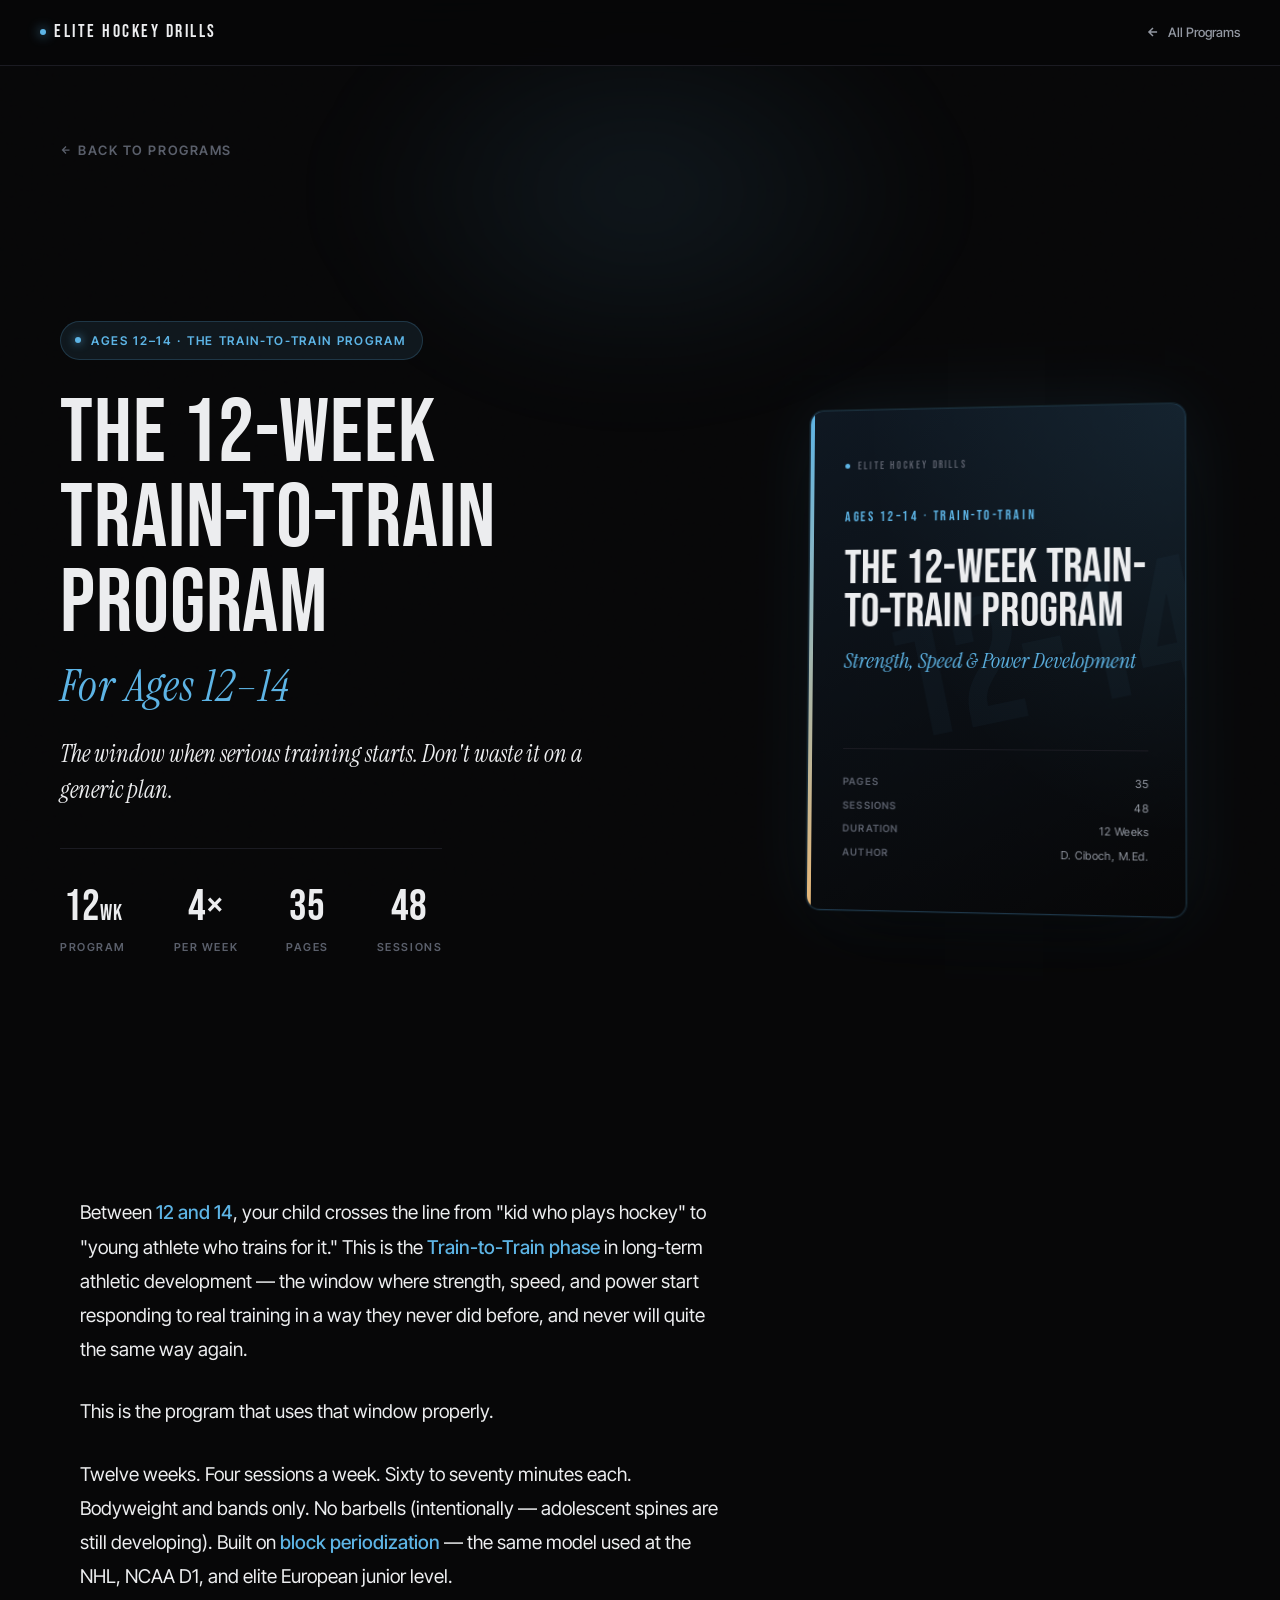
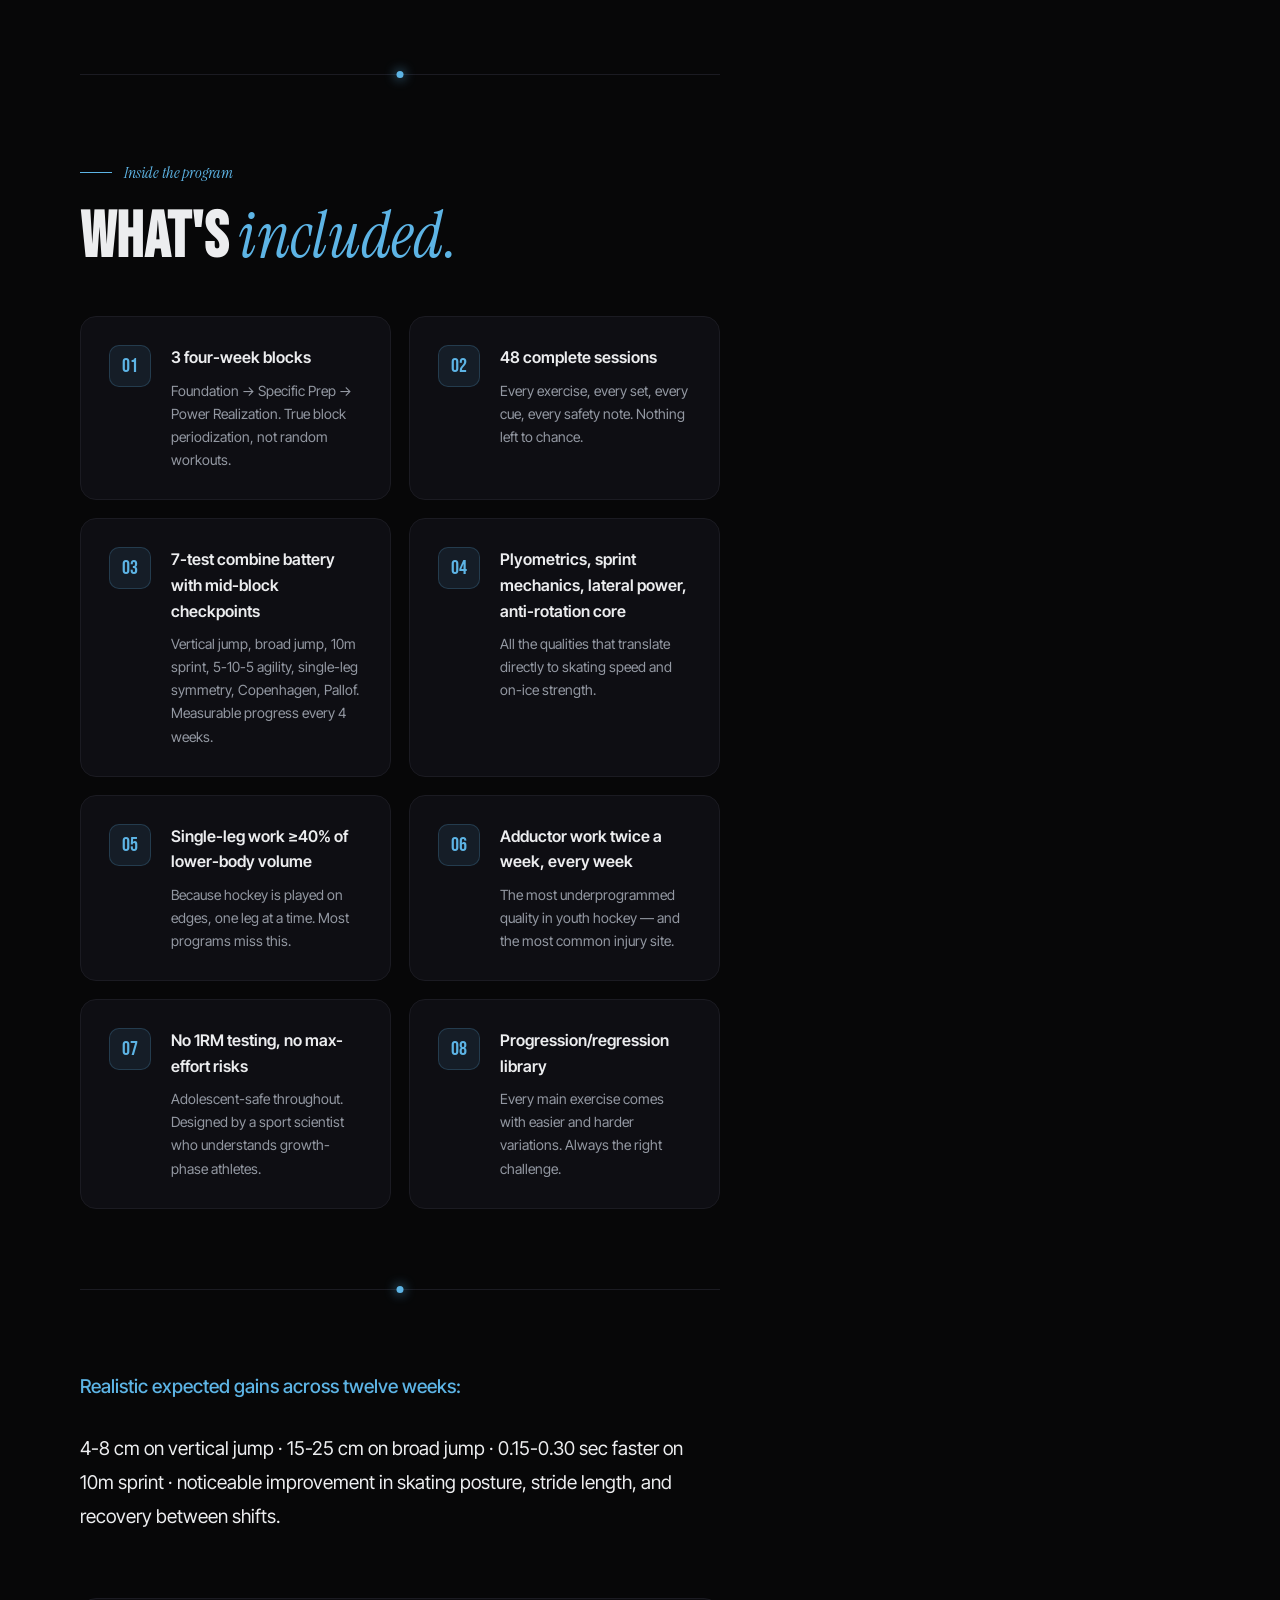
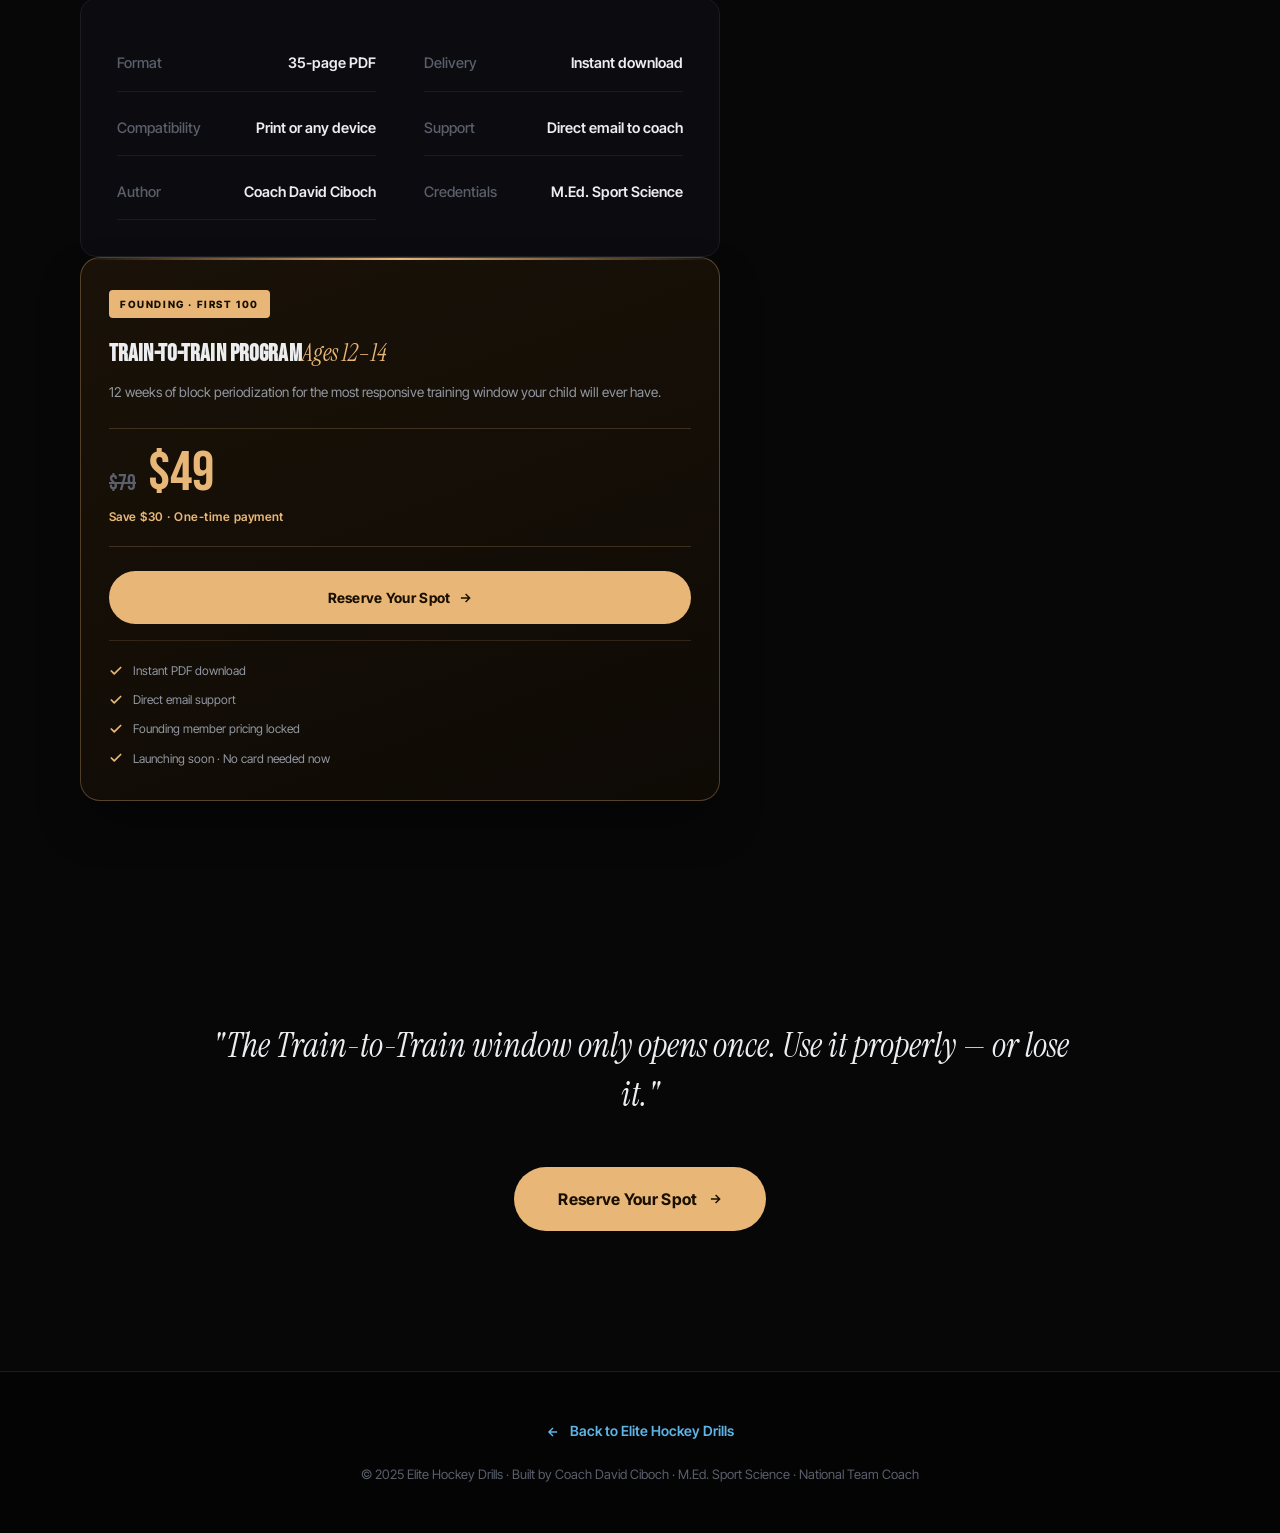
==== program-12-14.html @ c097e291 "Update program-12-14.html" ====
<!DOCTYPE html>
<html lang="en">
<head>
<meta charset="UTF-8" />
<meta name="viewport" content="width=device-width, initial-scale=1.0, viewport-fit=cover" />
<meta name="theme-color" content="#070708" />
<title>12-Week Off-Ice Hockey Program — Ages 12-14 | Elite Hockey Drills</title>
<meta name="description" content="The Train-to-Train phase. 12-week off-ice program for ages 12-14, block periodization, adolescent-safe. Coach David Ciboch, M.Ed. Sport Science." />
<link rel="preconnect" href="https://fonts.googleapis.com" />
<link rel="preconnect" href="https://fonts.gstatic.com" crossorigin />
<link href="https://fonts.googleapis.com/css2?family=Bebas+Neue&family=Instrument+Serif:ital@0;1&family=Inter+Tight:wght@300;400;500;600;700&display=swap" rel="stylesheet" />
<style>
:root{
  --bg:#070708;--bg-2:#0C0C10;--bg-3:#131318;
  --line:#1B1B22;--line-2:#25252E;
  --ink:#ECEDEF;--ink-2:#9398A2;--ink-3:#5A5F6B;
  --ice:#5DB4E5;--ice-soft:#5DB4E518;--ice-line:#5DB4E535;
  --warm:#E8B777;--warm-soft:#E8B77715;
  --card:#0E0E13;--green:#4FB371;
}
*,*::before,*::after{box-sizing:border-box;margin:0;padding:0;}
html{scroll-behavior:smooth;-webkit-text-size-adjust:100%;}
body{font-family:'Inter Tight',-apple-system,BlinkMacSystemFont,system-ui,sans-serif;background:var(--bg);color:var(--ink);line-height:1.6;overflow-x:hidden;-webkit-font-smoothing:antialiased;}
img,svg{max-width:100%;display:block;}
a{color:inherit;text-decoration:none;}
button{font-family:inherit;cursor:pointer;border:none;background:none;color:inherit;}

body::after{content:'';position:fixed;inset:0;background-image:url("data:image/svg+xml,%3Csvg viewBox='0 0 200 200' xmlns='http://www.w3.org/2000/svg'%3E%3Cfilter id='n'%3E%3CfeTurbulence type='fractalNoise' baseFrequency='0.85' numOctaves='3' stitchTiles='stitch'/%3E%3C/filter%3E%3Crect width='100%25' height='100%25' filter='url(%23n)' opacity='0.45'/%3E%3C/svg%3E");pointer-events:none;z-index:1;mix-blend-mode:overlay;opacity:.35;}

.display{font-family:'Bebas Neue',sans-serif;letter-spacing:.01em;line-height:.92;font-weight:400;}
.serif{font-family:'Instrument Serif',serif;font-style:italic;font-weight:400;letter-spacing:-.01em;}

.wrap{max-width:1240px;margin:0 auto;padding:0 24px;}
section{position:relative;z-index:2;}

/* NAV */
.nav{position:fixed;top:0;left:0;right:0;z-index:90;padding:16px 24px;display:flex;align-items:center;justify-content:space-between;background:rgba(7,7,8,.85);backdrop-filter:blur(18px) saturate(150%);border-bottom:1px solid var(--line);}
.nav-logo{font-family:'Bebas Neue',sans-serif;font-size:18px;letter-spacing:.14em;display:flex;align-items:center;gap:8px;}
.nav-logo .dot{width:6px;height:6px;background:var(--ice);border-radius:50%;box-shadow:0 0 12px var(--ice);}
.nav-back{display:inline-flex;align-items:center;gap:8px;font-size:13px;font-weight:500;color:var(--ink-2);transition:color .2s;}
.nav-back:hover{color:var(--ink);}
@media(min-width:900px){.nav{padding:18px 40px;}}

/* HERO */
.hero{padding:120px 24px 60px;position:relative;}
.hero-glow{position:absolute;top:-10%;left:50%;transform:translateX(-50%);width:90vw;max-width:900px;height:600px;background:radial-gradient(closest-side,var(--ice-soft) 0%,transparent 70%);pointer-events:none;filter:blur(40px);z-index:0;}
.hero-content{position:relative;z-index:2;max-width:900px;margin:0 auto;text-align:center;}

.hero-back{display:inline-flex;align-items:center;gap:6px;font-size:12px;font-weight:600;letter-spacing:.12em;text-transform:uppercase;color:var(--ink-3);margin-bottom:24px;transition:color .2s;}
.hero-back:hover{color:var(--ice);}

.hero-tag{display:inline-flex;align-items:center;gap:10px;padding:7px 14px 7px 12px;border:1px solid var(--ice-line);background:var(--ice-soft);border-radius:100px;font-size:11px;font-weight:600;letter-spacing:.14em;text-transform:uppercase;color:var(--ice);margin-bottom:28px;}
.hero-tag::before{content:'';width:6px;height:6px;background:var(--ice);border-radius:50%;box-shadow:0 0 10px var(--ice);}

.hero-h1{font-size:clamp(48px,8vw,96px);line-height:.95;margin-bottom:20px;}
.hero-h1 em{font-family:'Instrument Serif',serif;font-style:italic;color:var(--ice);font-weight:400;display:block;font-size:.6em;margin-top:14px;}

.hero-lead{font-family:'Instrument Serif',serif;font-style:italic;font-size:clamp(18px,3vw,24px);color:var(--ink);max-width:680px;margin:0 auto 36px;line-height:1.5;}

.hero-meta{display:flex;flex-wrap:wrap;justify-content:center;gap:24px;margin-bottom:40px;padding-top:28px;border-top:1px solid var(--line);}
.hero-meta-item{display:flex;flex-direction:column;align-items:center;}
.hero-meta-num{font-family:'Bebas Neue',sans-serif;font-size:28px;color:var(--ink);line-height:1;}
.hero-meta-label{font-size:10px;font-weight:600;letter-spacing:.14em;text-transform:uppercase;color:var(--ink-3);margin-top:6px;}

/* PRICE BAND */
.price-band{background:linear-gradient(135deg,#1A1208 0%,#0E0A05 100%);border-top:1px solid rgba(232,183,119,.3);border-bottom:1px solid rgba(232,183,119,.3);padding:48px 24px;position:relative;overflow:hidden;}
.price-band::before{content:'';position:absolute;top:0;left:0;right:0;height:1px;background:linear-gradient(90deg,transparent,var(--warm),transparent);}
.price-inner{max-width:900px;margin:0 auto;display:flex;flex-direction:column;align-items:center;gap:24px;text-align:center;}
.price-badge{background:var(--warm);color:#1A0F00;font-size:10px;font-weight:800;letter-spacing:.16em;text-transform:uppercase;padding:6px 12px;border-radius:4px;}
.price-row{display:flex;align-items:baseline;gap:14px;justify-content:center;}
.price-old{font-family:'Bebas Neue',sans-serif;font-size:32px;color:var(--ink-3);text-decoration:line-through;text-decoration-color:rgba(146,150,162,.6);}
.price-now{font-family:'Bebas Neue',sans-serif;font-size:72px;color:var(--warm);line-height:.9;}
.price-save{font-size:13px;font-weight:600;color:var(--warm);letter-spacing:.04em;}
.price-cta{display:inline-flex;align-items:center;gap:10px;padding:18px 36px;background:var(--warm);color:#1A0F00;border-radius:100px;font-size:15px;font-weight:700;letter-spacing:.02em;transition:all .2s;}
.price-cta:hover{transform:translateY(-2px);box-shadow:0 16px 32px -8px rgba(232,183,119,.4);}
.price-note{font-size:12px;color:var(--ink-3);max-width:480px;}

/* BODY */
.body-section{padding:88px 24px;}
.body-inner{max-width:780px;margin:0 auto;}
.body-content{}

.intro-text{font-size:clamp(17px,2.4vw,20px);line-height:1.75;color:var(--ink);margin-bottom:24px;}
.intro-text:last-child{margin-bottom:0;}
.intro-text strong{color:var(--ice);font-weight:500;}

.divider{height:1px;background:var(--line);margin:64px 0;position:relative;}
.divider::after{content:'';position:absolute;top:-3px;left:50%;transform:translateX(-50%);width:7px;height:7px;background:var(--ice);border-radius:50%;box-shadow:0 0 12px var(--ice);}

.section-label{display:inline-flex;align-items:center;gap:12px;font-family:'Instrument Serif',serif;font-style:italic;font-size:15px;color:var(--ice);margin-bottom:18px;}
.section-label::before{content:'';width:32px;height:1px;background:var(--ice);}

.section-h{font-family:'Bebas Neue',sans-serif;font-size:clamp(36px,6vw,52px);line-height:1;letter-spacing:.005em;margin-bottom:32px;}
.section-h em{font-family:'Instrument Serif',serif;font-style:italic;color:var(--ice);font-weight:400;}

/* FEATURE LIST */
.features{list-style:none;display:flex;flex-direction:column;gap:24px;margin-top:8px;}
.feature-item{display:flex;gap:20px;padding:24px;background:var(--card);border:1px solid var(--line);border-radius:14px;transition:border-color .2s, transform .2s;}
.feature-item:hover{border-color:var(--ice-line);transform:translateY(-2px);}
.feature-icon{flex-shrink:0;width:38px;height:38px;background:var(--ice-soft);border:1px solid var(--ice-line);border-radius:10px;display:flex;align-items:center;justify-content:center;font-family:'Bebas Neue',sans-serif;font-size:18px;color:var(--ice);}
.feature-text{flex:1;}
.feature-text strong{display:block;color:var(--ink);font-size:15px;font-weight:600;margin-bottom:6px;}
.feature-text p{color:var(--ink-2);font-size:14.5px;line-height:1.65;}

/* META BOX */
.meta-box{margin-top:48px;padding:28px;background:var(--bg-2);border:1px solid var(--line);border-radius:14px;display:grid;grid-template-columns:1fr;gap:16px;}
.meta-row{display:flex;justify-content:space-between;align-items:center;padding:12px 0;border-bottom:1px solid var(--line);font-size:14px;}
.meta-row:last-child{border-bottom:none;}
.meta-row-label{color:var(--ink-3);font-weight:500;}
.meta-row-value{color:var(--ink);font-weight:600;text-align:right;}

/* CLOSING */
.closing{padding:64px 24px 88px;text-align:center;}
.closing-inner{max-width:680px;margin:0 auto;}
.closing-quote{font-family:'Instrument Serif',serif;font-style:italic;font-size:clamp(20px,3vw,26px);line-height:1.5;color:var(--ink);margin-bottom:36px;}
.closing-cta{display:inline-flex;align-items:center;gap:10px;padding:18px 36px;background:var(--warm);color:#1A0F00;border-radius:100px;font-size:15px;font-weight:700;letter-spacing:.02em;transition:all .2s;}
.closing-cta:hover{transform:translateY(-2px);box-shadow:0 16px 32px -8px rgba(232,183,119,.4);}

/* FOOTER */
.footer{background:#040405;border-top:1px solid var(--line);padding:48px 24px;text-align:center;}
.footer-inner{max-width:900px;margin:0 auto;}
.footer-back{display:inline-flex;align-items:center;gap:10px;color:var(--ice);font-size:14px;font-weight:600;margin-bottom:20px;}
.footer p{color:var(--ink-3);font-size:13px;line-height:1.7;}

/* MODAL */
.modal{position:fixed;inset:0;z-index:200;background:rgba(7,7,8,.85);backdrop-filter:blur(8px);display:flex;align-items:center;justify-content:center;padding:24px;opacity:0;pointer-events:none;transition:opacity .25s;}
.modal.open{opacity:1;pointer-events:auto;}
.modal-card{background:var(--bg-2);border:1px solid var(--line-2);border-radius:20px;max-width:480px;width:100%;padding:36px 28px;position:relative;transform:scale(.95);transition:transform .25s;}
.modal.open .modal-card{transform:scale(1);}
.modal-close{position:absolute;top:16px;right:16px;width:32px;height:32px;border-radius:50%;background:var(--bg-3);color:var(--ink-2);font-size:18px;display:flex;align-items:center;justify-content:center;transition:background .2s;}
.modal-close:hover{background:var(--line-2);color:var(--ink);}
.modal-badge{display:inline-block;background:var(--ice);color:#001626;font-size:10px;font-weight:800;letter-spacing:.16em;text-transform:uppercase;padding:5px 11px;border-radius:4px;margin-bottom:18px;}
.modal-h{font-family:'Bebas Neue',sans-serif;font-size:32px;line-height:1;margin-bottom:10px;}
.modal-h em{font-family:'Instrument Serif',serif;font-style:italic;color:var(--ice);font-weight:400;}
.modal-text{color:var(--ink-2);font-size:14px;line-height:1.65;margin-bottom:24px;}
.modal-text strong{color:var(--ink);}
.modal-input{width:100%;background:rgba(255,255,255,.04);border:1px solid var(--line-2);border-radius:100px;padding:14px 20px;color:var(--ink);font-size:14px;outline:none;margin-bottom:12px;transition:border-color .2s;}
.modal-input:focus{border-color:var(--ice);}
.modal-input::placeholder{color:var(--ink-3);}
.modal-btn{width:100%;padding:14px 20px;background:var(--ice);color:#001626;border-radius:100px;font-size:14px;font-weight:700;letter-spacing:.02em;transition:all .2s;}
.modal-btn:hover{background:#7BC6F0;}
.modal-note{font-size:11px;color:var(--ink-3);text-align:center;margin-top:12px;}
.modal-success{text-align:center;padding:20px 0;}
.modal-success-icon{width:60px;height:60px;background:var(--green);border-radius:50%;display:flex;align-items:center;justify-content:center;margin:0 auto 18px;font-size:28px;color:#fff;}
.modal-success h3{font-family:'Bebas Neue',sans-serif;font-size:28px;margin-bottom:10px;}
.modal-success p{color:var(--ink-2);font-size:14px;line-height:1.65;}

@media(min-width:780px){
  .hero{padding:140px 40px 80px;}
  .body-section{padding:120px 40px;}
  .price-band{padding:64px 40px;}
  .meta-box{grid-template-columns:1fr 1fr;gap:8px 32px;}
  .meta-row{padding:14px 0;}
}

/* ====== DESKTOP REDESIGN (≥900px) ====== */
@media(min-width:900px){
  /* HERO becomes asymmetric magazine-style */
  .hero{padding:140px 60px 80px;min-height:88vh;display:flex;align-items:center;}
  .hero-content{max-width:1400px;text-align:left;display:grid;grid-template-columns:1.3fr 1fr;gap:80px;align-items:center;}
  .hero-back{grid-column:1/-1;margin-bottom:40px;font-size:13px;}
  .hero-tag-wrap{display:flex;flex-direction:column;align-items:flex-start;}
  .hero-tag{margin-bottom:32px;font-size:12px;padding:9px 16px 9px 14px;}
  .hero-h1{font-size:clamp(72px,7vw,128px);margin-bottom:28px;text-align:left;}
  .hero-h1 em{font-size:.5em;margin-top:18px;}
  .hero-lead{text-align:left;font-size:24px;margin:0 0 40px;max-width:560px;}
  .hero-meta{justify-content:flex-start;padding-top:36px;gap:48px;border-top:1px solid var(--line);}
  .hero-meta-num{font-size:44px;}
  .hero-meta-label{font-size:11px;margin-top:10px;}

  /* PDF preview visual on right */
  .hero-visual{position:relative;display:flex;justify-content:center;align-items:center;perspective:1200px;}
  .pdf-preview{width:100%;max-width:380px;aspect-ratio:3/4;background:linear-gradient(160deg,#0F1822 0%,#070708 100%);border:1px solid var(--ice-line);border-radius:14px;box-shadow:0 40px 80px -20px rgba(0,0,0,.6),0 0 80px var(--ice-soft),0 0 0 1px rgba(93,180,229,.12);position:relative;overflow:hidden;transform:rotateY(-6deg) rotateX(2deg);transition:transform .5s cubic-bezier(.2,.8,.2,1);}
  .pdf-preview:hover{transform:rotateY(-3deg) rotateX(1deg) translateY(-8px);}
  .pdf-preview::before{content:'';position:absolute;inset:0;background:radial-gradient(ellipse at top right,var(--ice-soft) 0%,transparent 60%);pointer-events:none;}
  .pdf-preview::after{content:'';position:absolute;top:0;left:0;width:4px;height:100%;background:linear-gradient(180deg,var(--ice),var(--warm));}
  .pdf-cover{position:relative;z-index:2;padding:48px 36px;height:100%;display:flex;flex-direction:column;justify-content:space-between;}
  .pdf-cover-top{}
  .pdf-cover-brand{font-family:'Bebas Neue',sans-serif;font-size:11px;letter-spacing:.2em;color:var(--ink-3);margin-bottom:32px;display:flex;align-items:center;gap:8px;}
  .pdf-cover-brand::before{content:'';width:5px;height:5px;background:var(--ice);border-radius:50%;}
  .pdf-cover-eyebrow{font-family:'Bebas Neue',sans-serif;font-size:14px;letter-spacing:.18em;color:var(--ice);margin-bottom:20px;}
  .pdf-cover-title{font-family:'Bebas Neue',sans-serif;font-size:48px;line-height:.92;letter-spacing:.005em;color:var(--ink);margin-bottom:14px;}
  .pdf-cover-subtitle{font-family:'Instrument Serif',serif;font-style:italic;font-size:22px;color:var(--ice);line-height:1.2;}
  .pdf-cover-bottom{}
  .pdf-cover-meta{display:flex;flex-direction:column;gap:6px;padding-top:24px;border-top:1px solid var(--line);}
  .pdf-cover-meta-row{display:flex;justify-content:space-between;font-size:11px;color:var(--ink-2);letter-spacing:.04em;}
  .pdf-cover-meta-row span:first-child{color:var(--ink-3);text-transform:uppercase;letter-spacing:.12em;font-size:10px;font-weight:600;}
  .pdf-cover-bg-text{position:absolute;font-family:'Bebas Neue',sans-serif;font-size:180px;line-height:.85;color:rgba(93,180,229,.04);letter-spacing:-.02em;top:50%;right:-20px;transform:translateY(-50%) rotate(-12deg);pointer-events:none;font-weight:400;}

  /* HIDE OLD PRICE BAND on desktop */
  .price-band{display:none;}

  /* MAIN LAYOUT - 2 column with sticky sidebar */
  .body-section{padding:120px 0;}
  .body-inner{max-width:1400px;margin:0 auto;padding:0 60px;display:grid;grid-template-columns:1fr 380px;gap:80px;align-items:start;}
  .body-content{}
  .intro-text{font-size:19px;line-height:1.8;margin-bottom:28px;}
  .divider{margin:80px 0;}
  .section-label{font-size:16px;margin-bottom:20px;}
  .section-h{font-size:64px;margin-bottom:48px;line-height:.95;}

  /* Features become 2-column grid */
  .features{display:grid;grid-template-columns:1fr 1fr;gap:18px;}
  .feature-item{padding:28px;border-radius:16px;}
  .feature-icon{width:42px;height:42px;font-size:20px;}
  .feature-text strong{font-size:16px;margin-bottom:8px;}
  .feature-text p{font-size:14px;}

  /* Meta box becomes inline */
  .meta-box{margin-top:64px;padding:36px;gap:8px 48px;border-radius:16px;}
  .meta-row{font-size:14.5px;padding:16px 0;}

  /* STICKY PURCHASE SIDEBAR */
  .purchase-sidebar{position:sticky;top:100px;background:linear-gradient(160deg,#1A1208 0%,#0E0A05 100%);border:1px solid rgba(232,183,119,.3);border-radius:20px;padding:32px 28px;overflow:hidden;box-shadow:0 24px 48px -12px rgba(0,0,0,.5);}
  .purchase-sidebar::before{content:'';position:absolute;top:0;left:0;right:0;height:2px;background:linear-gradient(90deg,transparent,var(--warm),transparent);}
  .purchase-badge{display:inline-block;background:var(--warm);color:#1A0F00;font-size:10px;font-weight:800;letter-spacing:.16em;text-transform:uppercase;padding:6px 11px;border-radius:4px;margin-bottom:22px;}
  .purchase-h{font-family:'Bebas Neue',sans-serif;font-size:24px;line-height:1.1;letter-spacing:.005em;color:var(--ink);margin-bottom:14px;}
  .purchase-h em{font-family:'Instrument Serif',serif;font-style:italic;color:var(--warm);font-weight:400;}
  .purchase-desc{color:var(--ink-2);font-size:13.5px;line-height:1.65;margin-bottom:24px;}
  .purchase-price-block{padding:20px 0;border-top:1px solid rgba(232,183,119,.2);border-bottom:1px solid rgba(232,183,119,.2);margin-bottom:24px;}
  .purchase-price-row{display:flex;align-items:baseline;gap:12px;margin-bottom:6px;}
  .purchase-price-old{font-family:'Bebas Neue',sans-serif;font-size:22px;color:var(--ink-3);text-decoration:line-through;}
  .purchase-price-now{font-family:'Bebas Neue',sans-serif;font-size:56px;color:var(--warm);line-height:.9;}
  .purchase-save{font-size:12px;color:var(--warm);font-weight:600;letter-spacing:.04em;}
  .purchase-cta{width:100%;display:inline-flex;align-items:center;justify-content:center;gap:8px;padding:18px;background:var(--warm);color:#1A0F00;border-radius:100px;font-size:14px;font-weight:700;letter-spacing:.02em;transition:all .2s;margin-bottom:16px;}
  .purchase-cta:hover{transform:translateY(-2px);box-shadow:0 12px 28px -6px rgba(232,183,119,.4);}
  .purchase-trust{display:flex;flex-direction:column;gap:10px;padding-top:20px;border-top:1px solid rgba(232,183,119,.15);}
  .purchase-trust-item{display:flex;align-items:center;gap:10px;font-size:12px;color:var(--ink-2);}
  .purchase-trust-item::before{content:'';width:14px;height:14px;flex-shrink:0;background-image:url("data:image/svg+xml,%3Csvg xmlns='http://www.w3.org/2000/svg' width='14' height='14' viewBox='0 0 24 24' fill='none' stroke='%23E8B777' stroke-width='3' stroke-linecap='round' stroke-linejoin='round'%3E%3Cpolyline points='20 6 9 17 4 12'/%3E%3C/svg%3E");background-size:contain;background-repeat:no-repeat;}

  /* CLOSING gets wider */
  .closing{padding:100px 60px 140px;}
  .closing-inner{max-width:900px;}
  .closing-quote{font-size:34px;line-height:1.45;margin-bottom:48px;}
  .closing-cta{padding:22px 44px;font-size:16px;}
}

@media(min-width:1280px){
  .hero-content{gap:120px;}
  .body-inner{padding:0 80px;gap:100px;}
}

/* On mobile/tablet hide the desktop-only elements */
@media(max-width:899px){
  .hero-visual{display:none;}

</style>
</head>
<body>

<header class="nav">
  <a href="index.html" class="nav-logo"><span class="dot"></span>ELITE HOCKEY DRILLS</a>
  <a href="index.html#tiers" class="nav-back">
    <svg width="14" height="14" viewBox="0 0 24 24" fill="none" stroke="currentColor" stroke-width="2.5"><path d="M19 12H5M12 19l-7-7 7-7"/></svg>
    All Programs
  </a>
</header>

<section class="hero">
  <div class="hero-glow"></div>
  <div class="hero-content">
    <a href="index.html#tiers" class="hero-back">
      <svg width="12" height="12" viewBox="0 0 24 24" fill="none" stroke="currentColor" stroke-width="2.5"><path d="M19 12H5M12 19l-7-7 7-7"/></svg>
      Back to Programs
    </a>
    <div class="hero-tag-wrap">
      <div class="hero-tag">Ages 12–14 · The Train-to-Train Program</div>
      <h1 class="hero-h1 display">The 12-Week<br>Train-to-Train Program<em>For Ages 12–14</em></h1>
      <p class="hero-lead">The window when serious training starts. Don't waste it on a generic plan.</p>
      <div class="hero-meta">
        <div class="hero-meta-item"><div class="hero-meta-num display">12<small style="font-size:.5em">wk</small></div><div class="hero-meta-label">Program</div></div>
        <div class="hero-meta-item"><div class="hero-meta-num display">4×</div><div class="hero-meta-label">Per Week</div></div>
        <div class="hero-meta-item"><div class="hero-meta-num display">35</div><div class="hero-meta-label">Pages</div></div>
        <div class="hero-meta-item"><div class="hero-meta-num display">48</div><div class="hero-meta-label">Sessions</div></div>
      </div>
    </div>
    <div class="hero-visual">
      <div class="pdf-preview">
        <div class="pdf-cover-bg-text">12-14</div>
        <div class="pdf-cover">
          <div class="pdf-cover-top">
            <div class="pdf-cover-brand">ELITE HOCKEY DRILLS</div>
            <div class="pdf-cover-eyebrow">AGES 12–14 · TRAIN-TO-TRAIN</div>
            <div class="pdf-cover-title">The 12-Week Train-to-Train Program</div>
            <div class="pdf-cover-subtitle">Strength, Speed &amp; Power Development</div>
          </div>
          <div class="pdf-cover-bottom">
            <div class="pdf-cover-meta">
              <div class="pdf-cover-meta-row"><span>Pages</span><span>35</span></div>
              <div class="pdf-cover-meta-row"><span>Sessions</span><span>48</span></div>
              <div class="pdf-cover-meta-row"><span>Duration</span><span>12 Weeks</span></div>
              <div class="pdf-cover-meta-row"><span>Author</span><span>D. Ciboch, M.Ed.</span></div>
            </div>
          </div>
        </div>
      </div>
    </div>
  </div>
</section>

<section class="price-band">
  <div class="price-inner">
    <span class="price-badge">Founding Member Pricing · First 100 Buyers</span>
    <div class="price-row">
      <span class="price-old">$79</span>
      <span class="price-now display">$49</span>
    </div>
    <div class="price-save">Save $30 · One-time payment · Instant PDF download</div>
    <button class="price-cta" onclick="openModal()">
      Reserve Your Spot — Launching Soon
      <svg width="14" height="14" viewBox="0 0 24 24" fill="none" stroke="currentColor" stroke-width="2.5"><path d="M5 12h14M13 5l7 7-7 7"/></svg>
    </button>
    <p class="price-note">Payment is being set up. Reserve now and we'll notify you the moment the program is live — founding members get first access at this price.</p>
  </div>
</section>

<section class="body-section">
  <div class="body-inner">
    <div class="body-content">
    <p class="intro-text">Between <strong>12 and 14</strong>, your child crosses the line from "kid who plays hockey" to "young athlete who trains for it." This is the <strong>Train-to-Train phase</strong> in long-term athletic development — the window where strength, speed, and power start responding to real training in a way they never did before, and never will quite the same way again.</p>
    <p class="intro-text">This is the program that uses that window properly.</p>
    <p class="intro-text">Twelve weeks. Four sessions a week. Sixty to seventy minutes each. Bodyweight and bands only. No barbells (intentionally — adolescent spines are still developing). Built on <strong>block periodization</strong> — the same model used at the NHL, NCAA D1, and elite European junior level.</p>

    <div class="divider"></div>

    <div class="section-label serif">Inside the program</div>
    <h2 class="section-h">What's <em>included.</em></h2>

    <ul class="features">
      <li class="feature-item">
        <div class="feature-icon">01</div>
        <div class="feature-text">
          <strong>3 four-week blocks</strong>
          <p>Foundation → Specific Prep → Power Realization. True block periodization, not random workouts.</p>
        </div>
      </li>
      <li class="feature-item">
        <div class="feature-icon">02</div>
        <div class="feature-text">
          <strong>48 complete sessions</strong>
          <p>Every exercise, every set, every cue, every safety note. Nothing left to chance.</p>
        </div>
      </li>
      <li class="feature-item">
        <div class="feature-icon">03</div>
        <div class="feature-text">
          <strong>7-test combine battery with mid-block checkpoints</strong>
          <p>Vertical jump, broad jump, 10m sprint, 5-10-5 agility, single-leg symmetry, Copenhagen, Pallof. Measurable progress every 4 weeks.</p>
        </div>
      </li>
      <li class="feature-item">
        <div class="feature-icon">04</div>
        <div class="feature-text">
          <strong>Plyometrics, sprint mechanics, lateral power, anti-rotation core</strong>
          <p>All the qualities that translate directly to skating speed and on-ice strength.</p>
        </div>
      </li>
      <li class="feature-item">
        <div class="feature-icon">05</div>
        <div class="feature-text">
          <strong>Single-leg work ≥40% of lower-body volume</strong>
          <p>Because hockey is played on edges, one leg at a time. Most programs miss this.</p>
        </div>
      </li>
      <li class="feature-item">
        <div class="feature-icon">06</div>
        <div class="feature-text">
          <strong>Adductor work twice a week, every week</strong>
          <p>The most underprogrammed quality in youth hockey — and the most common injury site.</p>
        </div>
      </li>
      <li class="feature-item">
        <div class="feature-icon">07</div>
        <div class="feature-text">
          <strong>No 1RM testing, no max-effort risks</strong>
          <p>Adolescent-safe throughout. Designed by a sport scientist who understands growth-phase athletes.</p>
        </div>
      </li>
      <li class="feature-item">
        <div class="feature-icon">08</div>
        <div class="feature-text">
          <strong>Progression/regression library</strong>
          <p>Every main exercise comes with easier and harder variations. Always the right challenge.</p>
        </div>
      </li>
    </ul>

    <div class="divider"></div>

    <p class="intro-text"><strong>Realistic expected gains across twelve weeks:</strong></p>
    <p class="intro-text">4-8 cm on vertical jump · 15-25 cm on broad jump · 0.15-0.30 sec faster on 10m sprint · noticeable improvement in skating posture, stride length, and recovery between shifts.</p>

    <div class="meta-box">
      <div class="meta-row"><span class="meta-row-label">Format</span><span class="meta-row-value">35-page PDF</span></div>
      <div class="meta-row"><span class="meta-row-label">Delivery</span><span class="meta-row-value">Instant download</span></div>
      <div class="meta-row"><span class="meta-row-label">Compatibility</span><span class="meta-row-value">Print or any device</span></div>
      <div class="meta-row"><span class="meta-row-label">Support</span><span class="meta-row-value">Direct email to coach</span></div>
      <div class="meta-row"><span class="meta-row-label">Author</span><span class="meta-row-value">Coach David Ciboch</span></div>
      <div class="meta-row"><span class="meta-row-label">Credentials</span><span class="meta-row-value">M.Ed. Sport Science</span></div>
    </div>

    <aside class="purchase-sidebar">
      <div class="purchase-badge">Founding · First 100</div>
      <h3 class="purchase-h">Train-to-Train Program<em>Ages 12–14</em></h3>
      <p class="purchase-desc">12 weeks of block periodization for the most responsive training window your child will ever have.</p>
      <div class="purchase-price-block">
        <div class="purchase-price-row">
          <span class="purchase-price-old">$79</span>
          <span class="purchase-price-now">$49</span>
        </div>
        <div class="purchase-save">Save $30 · One-time payment</div>
      </div>
      <button class="purchase-cta" onclick="openModal()">
        Reserve Your Spot
        <svg width="14" height="14" viewBox="0 0 24 24" fill="none" stroke="currentColor" stroke-width="2.5"><path d="M5 12h14M13 5l7 7-7 7"/></svg>
      </button>
      <div class="purchase-trust">
        <div class="purchase-trust-item">Instant PDF download</div>
        <div class="purchase-trust-item">Direct email support</div>
        <div class="purchase-trust-item">Founding member pricing locked</div>
        <div class="purchase-trust-item">Launching soon · No card needed now</div>
      </div>
    </aside>
  </div>
</section>

<section class="closing">
  <div class="closing-inner">
    <p class="closing-quote">"The Train-to-Train window only opens once. Use it properly — or lose it."</p>
    <button class="closing-cta" onclick="openModal()">
      Reserve Your Spot
      <svg width="14" height="14" viewBox="0 0 24 24" fill="none" stroke="currentColor" stroke-width="2.5"><path d="M5 12h14M13 5l7 7-7 7"/></svg>
    </button>
  </div>
</section>

<footer class="footer">
  <div class="footer-inner">
    <a href="index.html" class="footer-back">
      <svg width="14" height="14" viewBox="0 0 24 24" fill="none" stroke="currentColor" stroke-width="2.5"><path d="M19 12H5M12 19l-7-7 7-7"/></svg>
      Back to Elite Hockey Drills
    </a>
    <p>© 2025 Elite Hockey Drills · Built by Coach David Ciboch · M.Ed. Sport Science · National Team Coach</p>
  </div>
</footer>

<!-- RESERVATION MODAL -->
<div class="modal" id="reserveModal" onclick="if(event.target===this)closeModal()">
  <div class="modal-card">
    <button class="modal-close" onclick="closeModal()">×</button>
    <div id="modalForm">
      <span class="modal-badge">Launching Soon</span>
      <h3 class="modal-h">Reserve <em>your spot.</em></h3>
      <p class="modal-text">Enter your email and we'll notify you <strong>the moment this program is live</strong>. Founding members get first access at the $49 price before it goes to $79.</p>
      <form onsubmit="reserveSubmit(event)">
        <input type="email" required placeholder="Your email address" class="modal-input" id="reserveEmail" />
        <button type="submit" class="modal-btn">Reserve My Spot →</button>
      </form>
      <p class="modal-note">No spam · No card needed · Founding member benefits guaranteed</p>
    </div>
    <div id="modalSuccess" style="display:none;">
      <div class="modal-success">
        <div class="modal-success-icon">✓</div>
        <h3>You're on the list.</h3>
        <p>We'll email you the moment this program is live. Founding member pricing is yours.</p>
      </div>
    </div>
  </div>
</div>

<script>
function openModal(){
  document.getElementById('reserveModal').classList.add('open');
  document.body.style.overflow='hidden';
}
function closeModal(){
  document.getElementById('reserveModal').classList.remove('open');
  document.body.style.overflow='';
  setTimeout(()=>{
    document.getElementById('modalForm').style.display='block';
    document.getElementById('modalSuccess').style.display='none';
  }, 300);
}
function reserveSubmit(e){
  e.preventDefault();
  const email = document.getElementById('reserveEmail').value;
  console.log('Reservation: ages 12-14 program', email);
  document.getElementById('modalForm').style.display='none';
  document.getElementById('modalSuccess').style.display='block';
  setTimeout(()=>{
    closeModal();
    e.target.reset();
  }, 3500);
}
document.addEventListener('keydown',(e)=>{
  if(e.key==='Escape')closeModal();
});
</script>
</body>
</html>
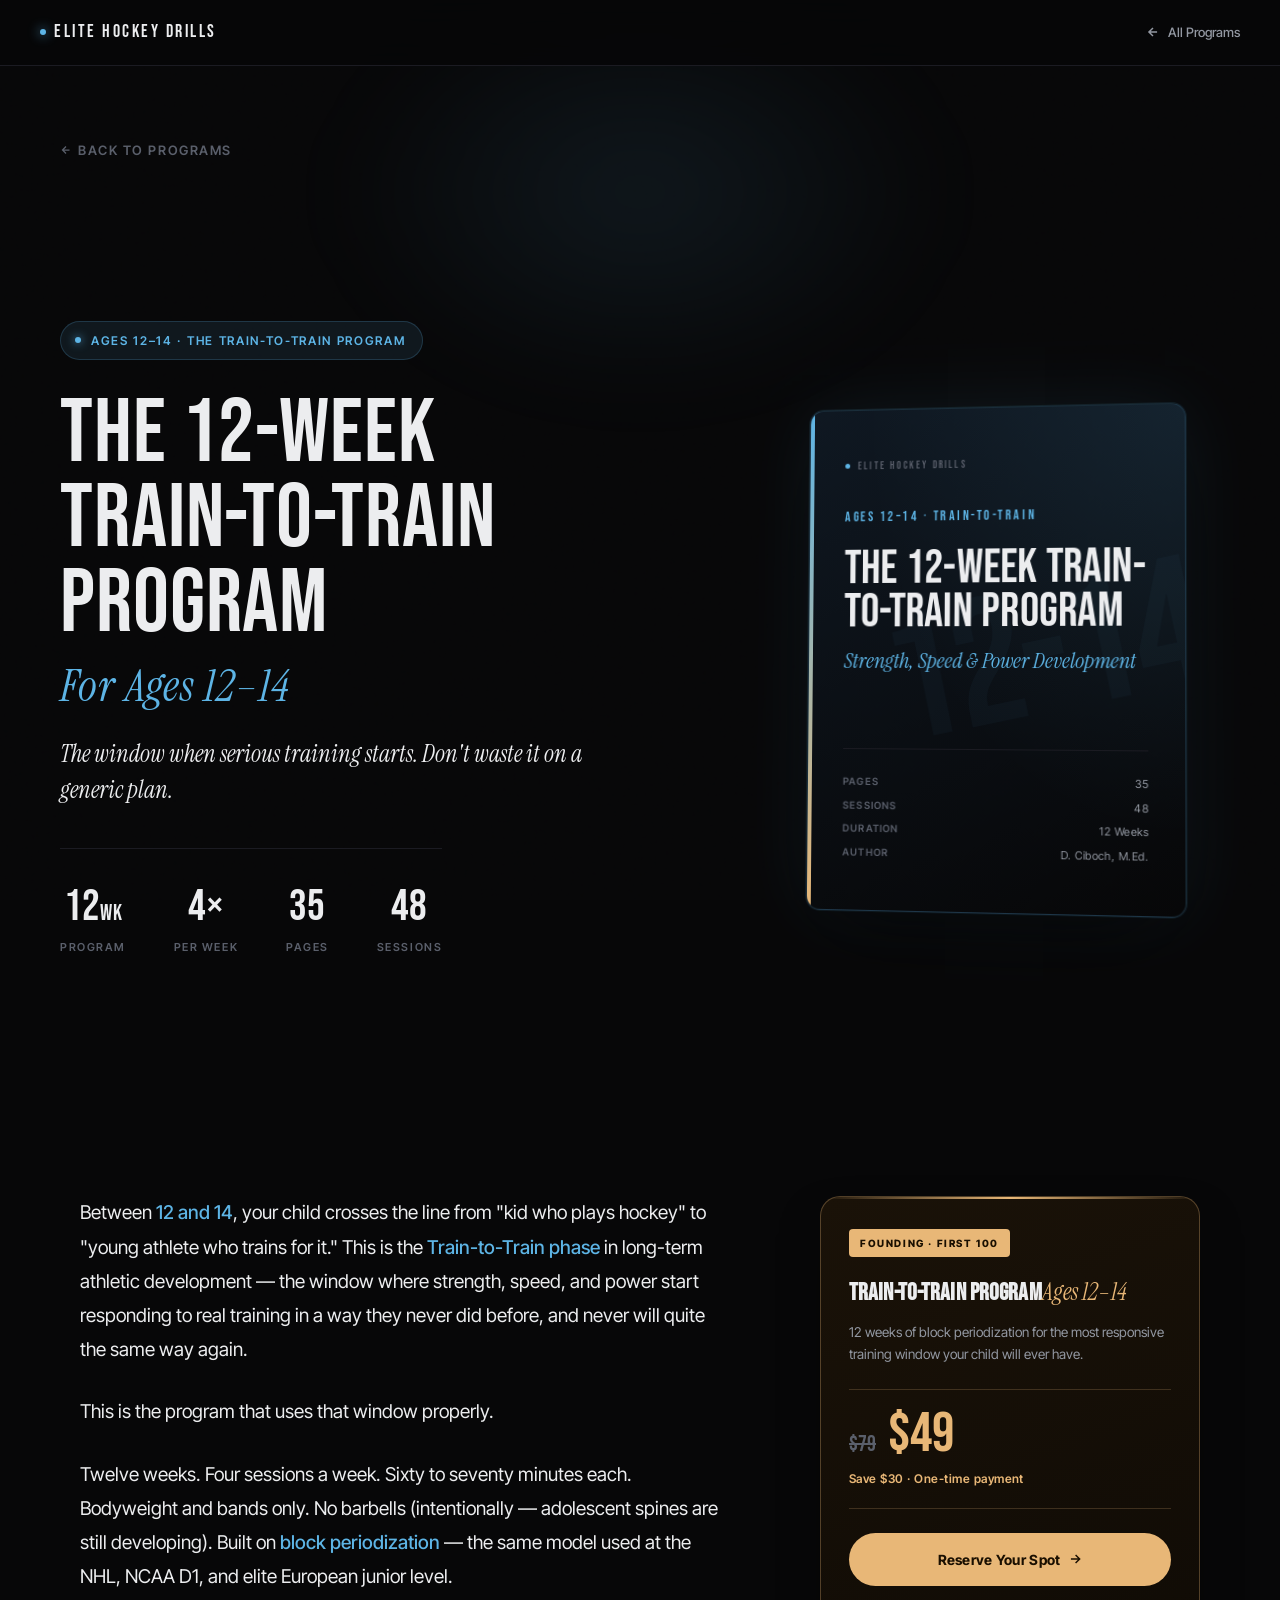
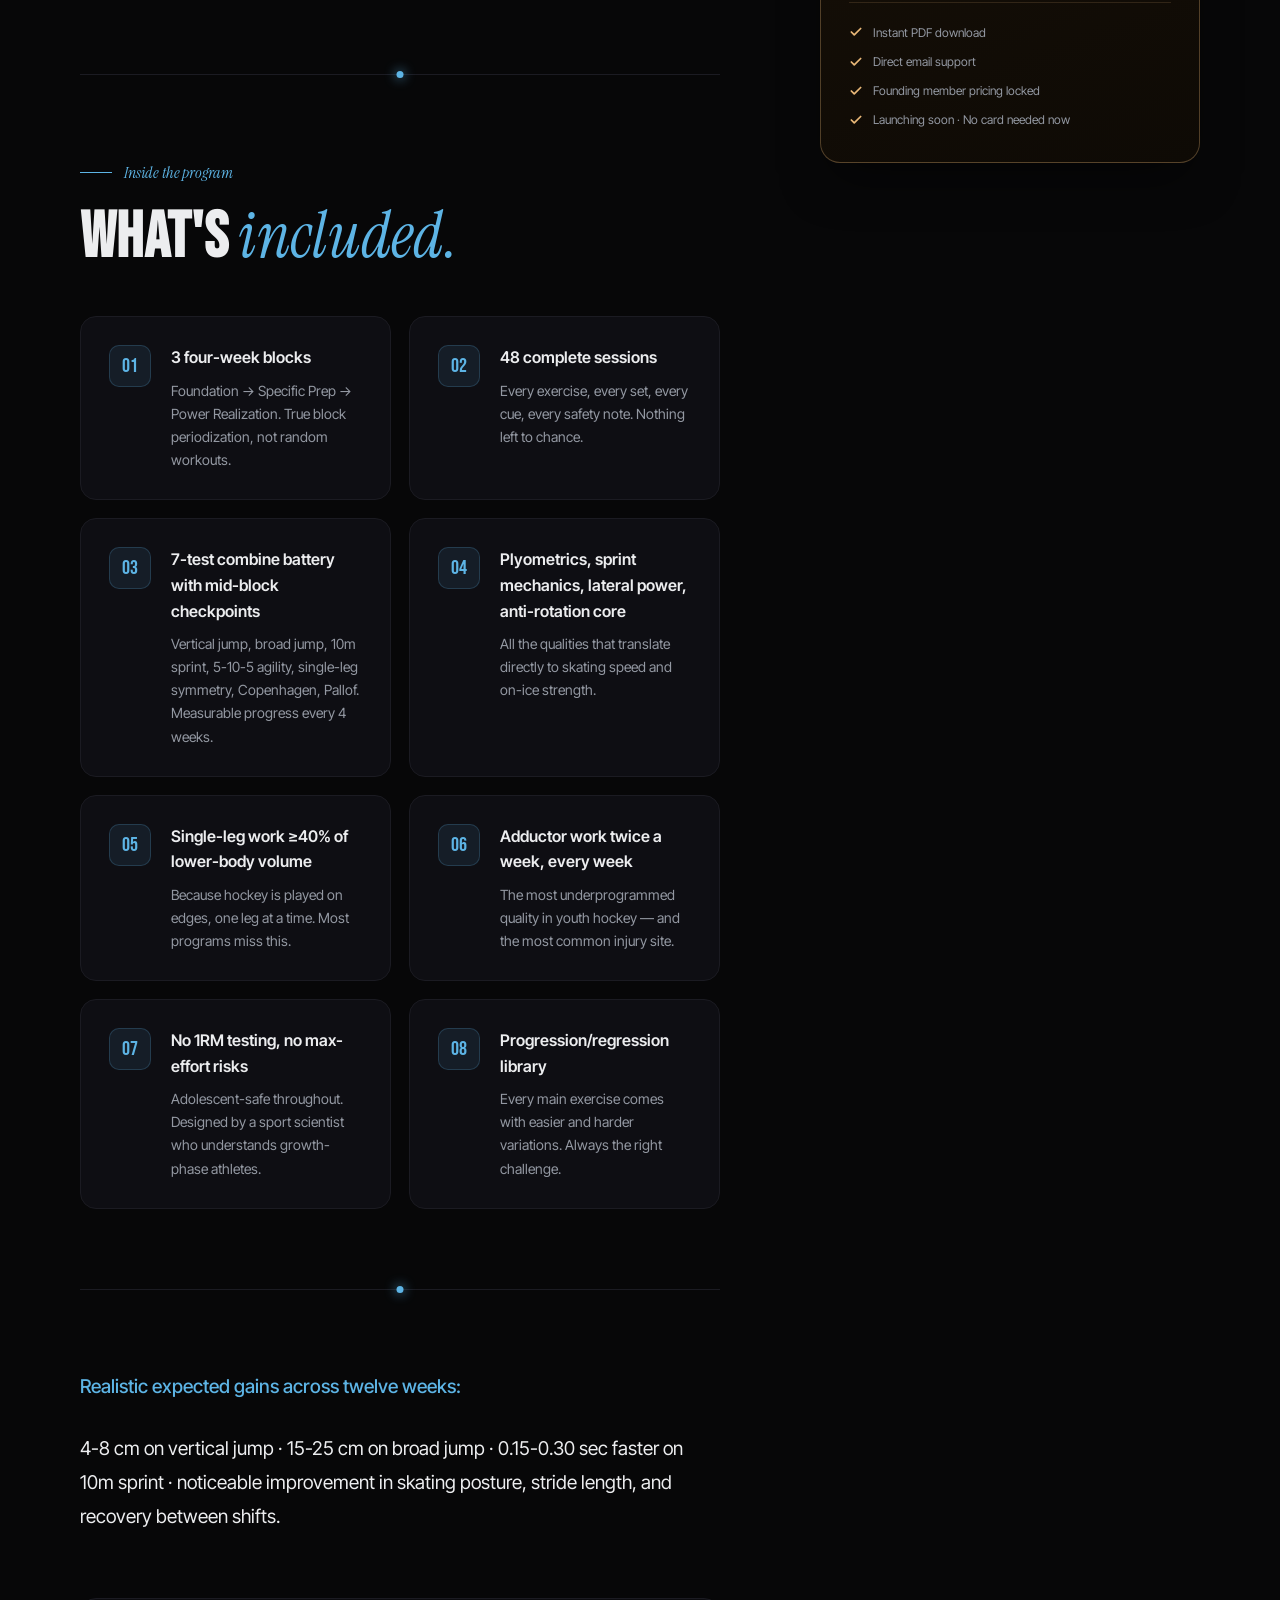
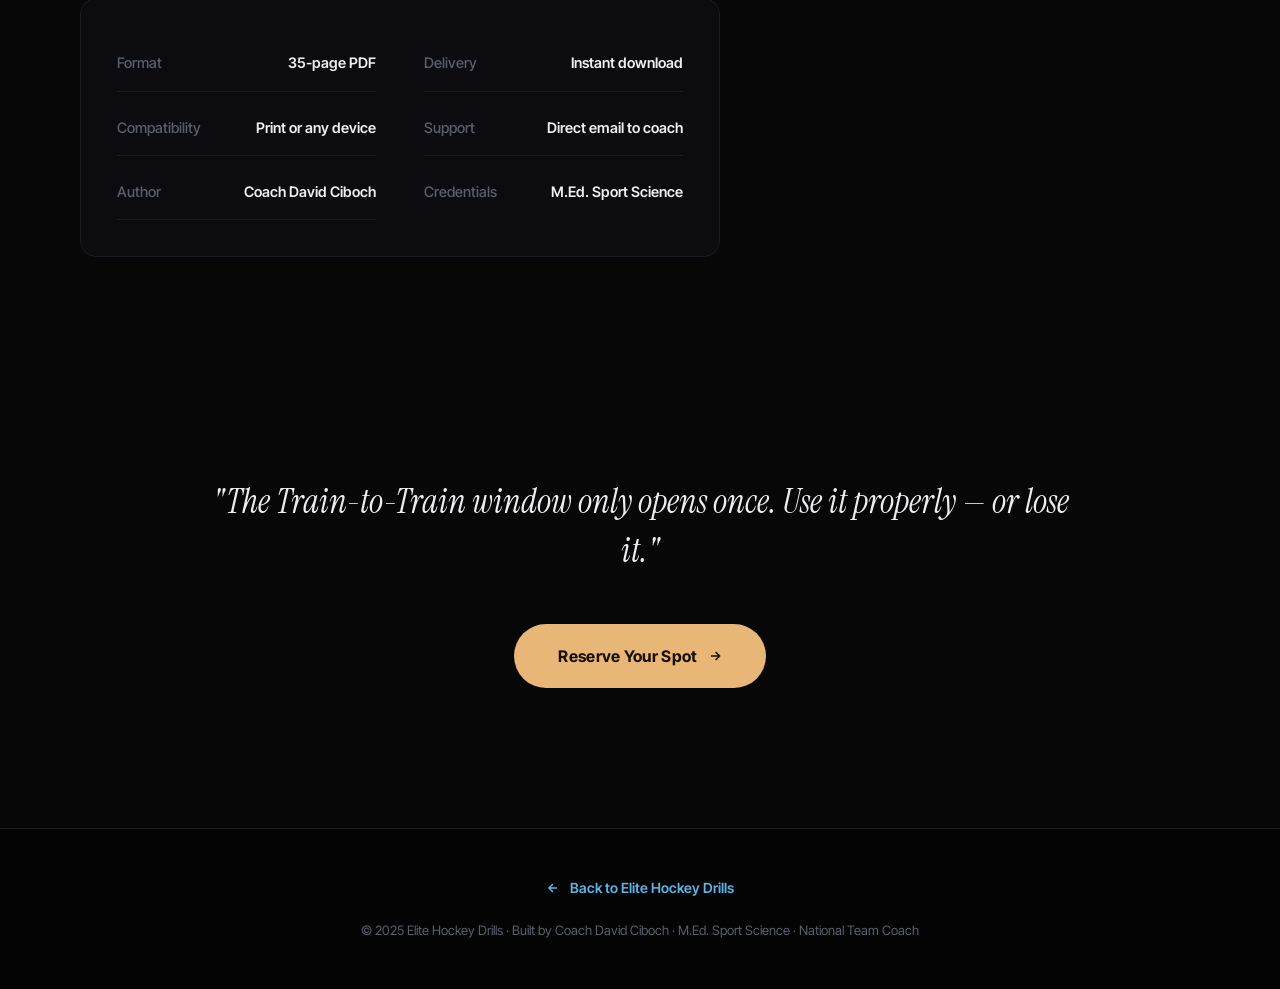
==== commit 4268e379: "Update program-12-14.html" ====
--- a/program-12-14.html
+++ b/program-12-14.html
@@ -243,7 +243,8 @@
 /* On mobile/tablet hide the desktop-only elements */
 @media(max-width:899px){
   .hero-visual{display:none;}
-
+  .purchase-sidebar{display:none;}
+}
 </style>
 </head>
 <body>
@@ -398,6 +399,7 @@
       <div class="meta-row"><span class="meta-row-label">Author</span><span class="meta-row-value">Coach David Ciboch</span></div>
       <div class="meta-row"><span class="meta-row-label">Credentials</span><span class="meta-row-value">M.Ed. Sport Science</span></div>
     </div>
+    </div>
 
     <aside class="purchase-sidebar">
       <div class="purchase-badge">Founding · First 100</div>
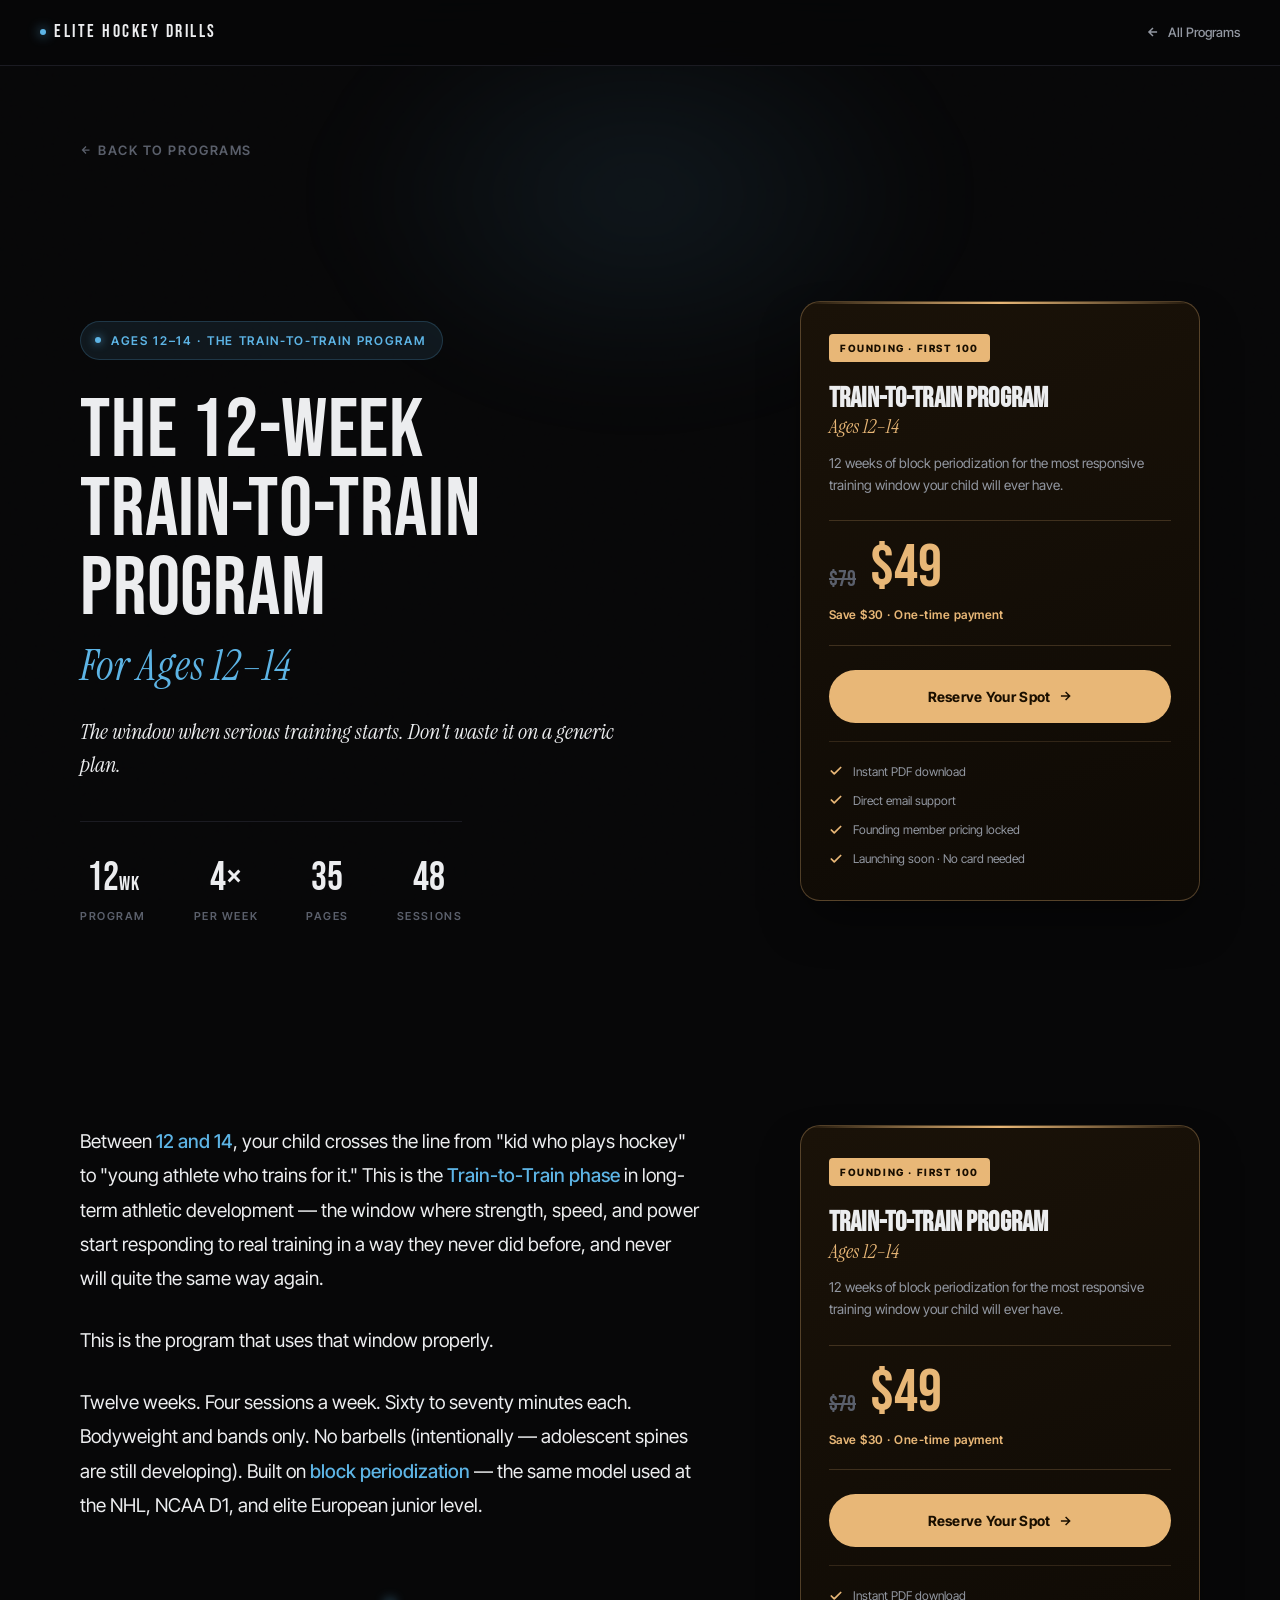
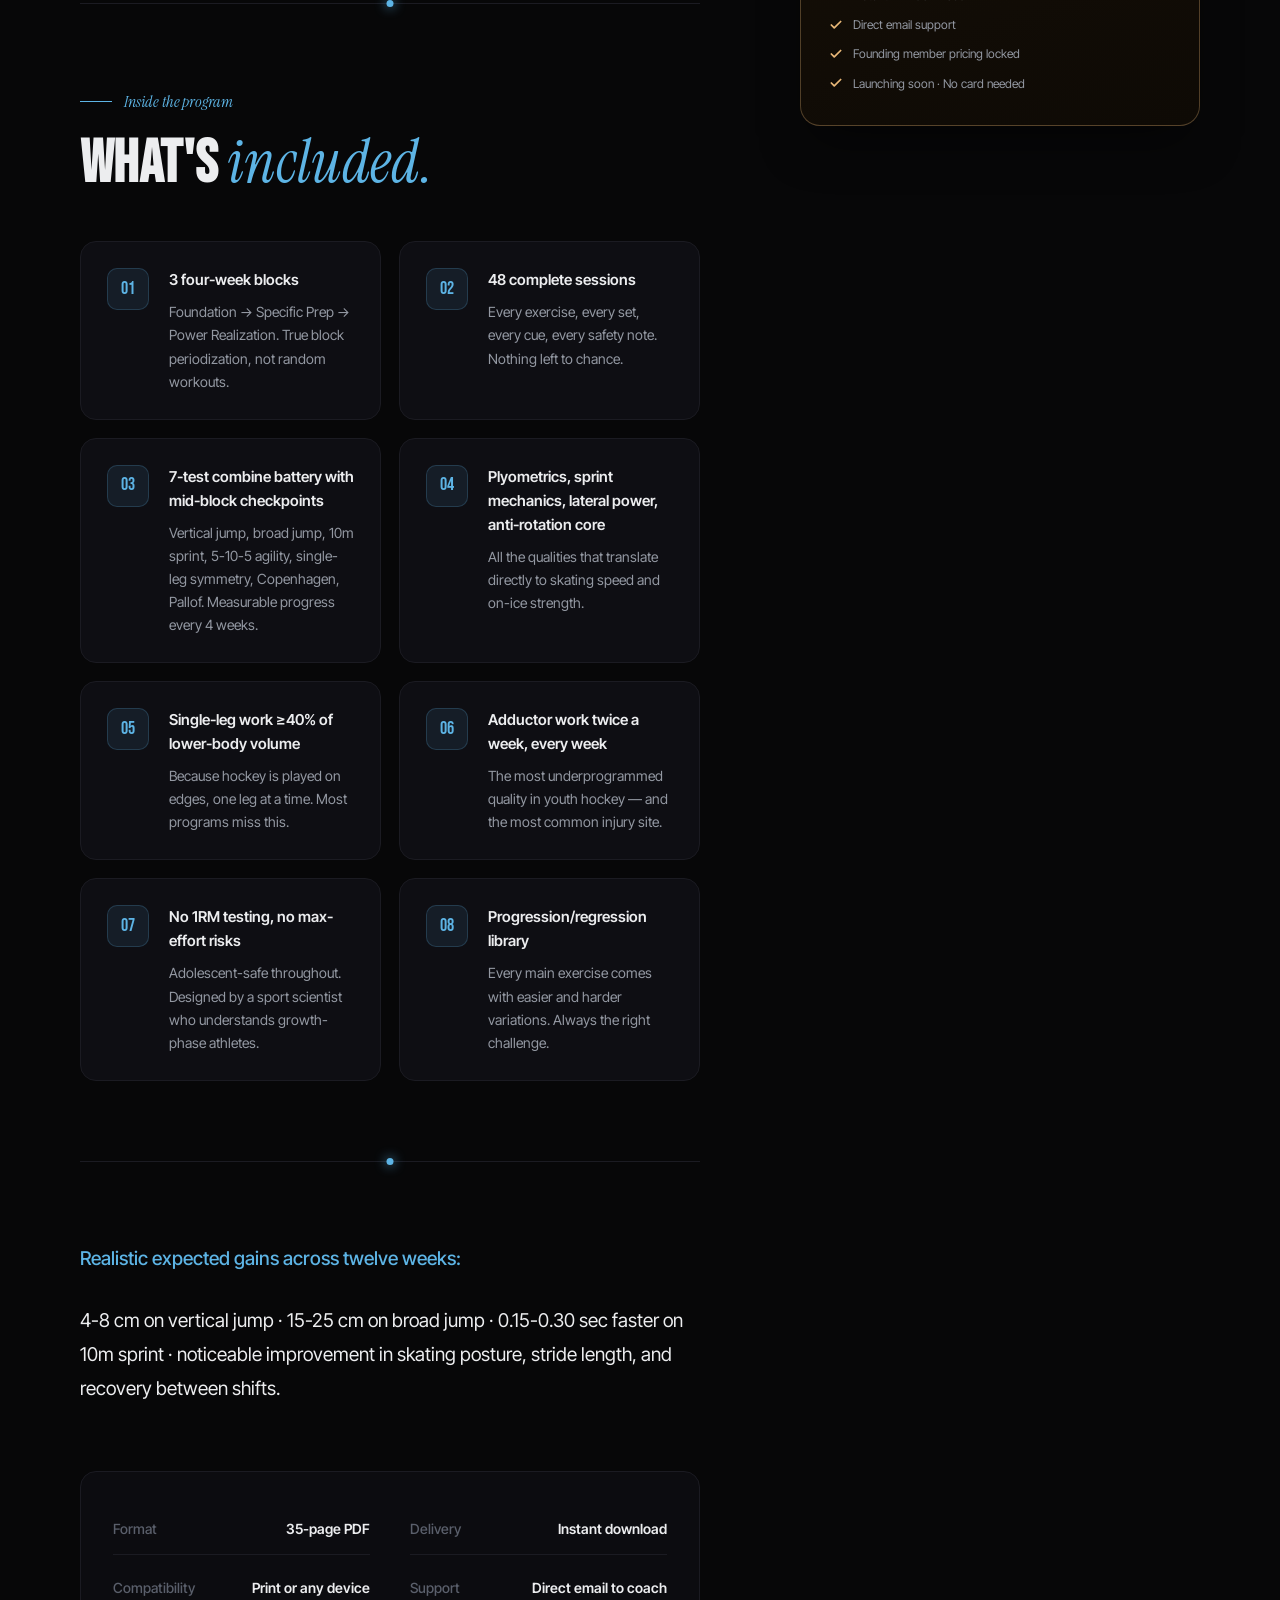
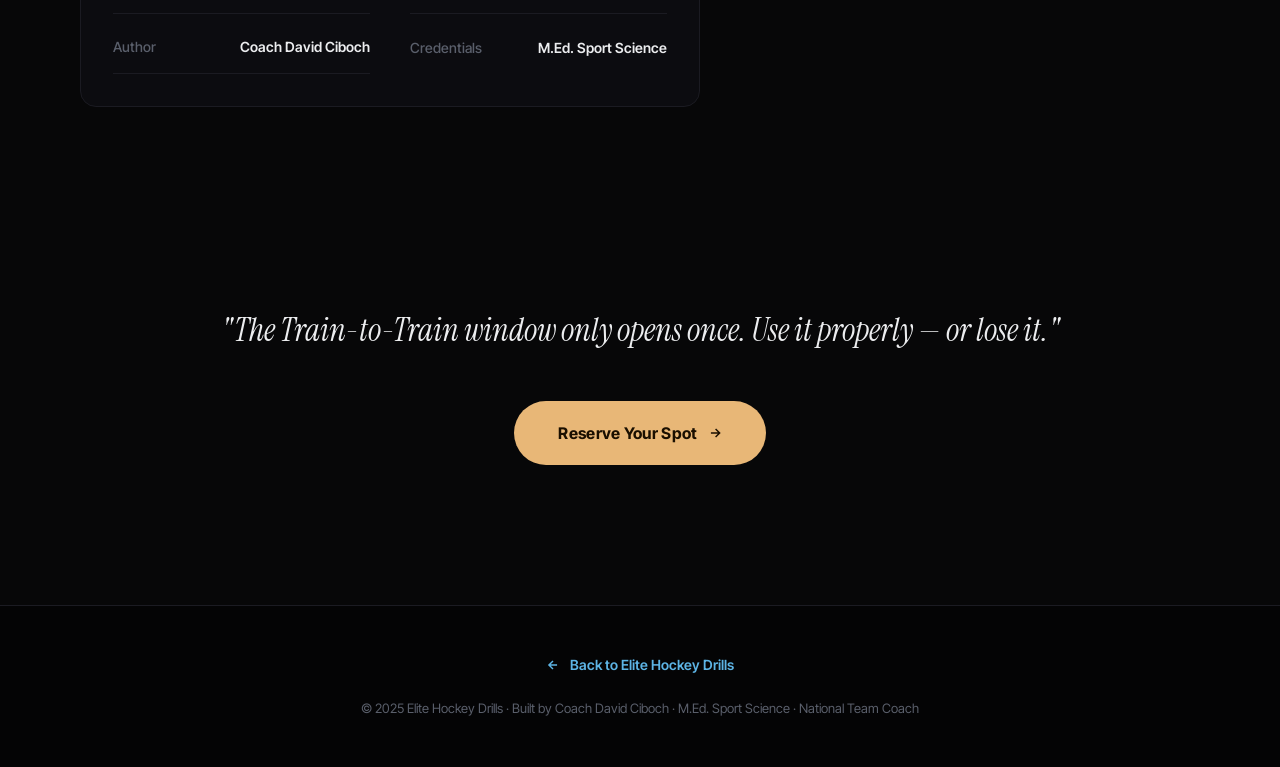
==== commit ba48f5b0: "Update program-12-14.html" ====
--- a/program-12-14.html
+++ b/program-12-14.html
@@ -155,88 +155,89 @@
 
 /* ====== DESKTOP REDESIGN (≥900px) ====== */
 @media(min-width:900px){
-  /* HERO becomes asymmetric magazine-style */
-  .hero{padding:140px 60px 80px;min-height:88vh;display:flex;align-items:center;}
-  .hero-content{max-width:1400px;text-align:left;display:grid;grid-template-columns:1.3fr 1fr;gap:80px;align-items:center;}
+  /* HERO becomes asymmetric magazine-style with sticky purchase card on right */
+  .hero{padding:140px 60px 80px;display:block;}
+  .hero-content{max-width:1400px;margin:0 auto;text-align:left;display:grid;grid-template-columns:1.3fr 400px;gap:80px;align-items:start;}
   .hero-back{grid-column:1/-1;margin-bottom:40px;font-size:13px;}
-  .hero-tag-wrap{display:flex;flex-direction:column;align-items:flex-start;}
+  .hero-tag-wrap{display:flex;flex-direction:column;align-items:flex-start;padding-top:20px;}
   .hero-tag{margin-bottom:32px;font-size:12px;padding:9px 16px 9px 14px;}
-  .hero-h1{font-size:clamp(72px,7vw,128px);margin-bottom:28px;text-align:left;}
+  .hero-h1{font-size:clamp(64px,6.5vw,112px);margin-bottom:28px;text-align:left;}
   .hero-h1 em{font-size:.5em;margin-top:18px;}
-  .hero-lead{text-align:left;font-size:24px;margin:0 0 40px;max-width:560px;}
+  .hero-lead{text-align:left;font-size:22px;margin:0 0 40px;max-width:560px;}
   .hero-meta{justify-content:flex-start;padding-top:36px;gap:48px;border-top:1px solid var(--line);}
-  .hero-meta-num{font-size:44px;}
+  .hero-meta-num{font-size:40px;}
   .hero-meta-label{font-size:11px;margin-top:10px;}
 
-  /* PDF preview visual on right */
-  .hero-visual{position:relative;display:flex;justify-content:center;align-items:center;perspective:1200px;}
-  .pdf-preview{width:100%;max-width:380px;aspect-ratio:3/4;background:linear-gradient(160deg,#0F1822 0%,#070708 100%);border:1px solid var(--ice-line);border-radius:14px;box-shadow:0 40px 80px -20px rgba(0,0,0,.6),0 0 80px var(--ice-soft),0 0 0 1px rgba(93,180,229,.12);position:relative;overflow:hidden;transform:rotateY(-6deg) rotateX(2deg);transition:transform .5s cubic-bezier(.2,.8,.2,1);}
-  .pdf-preview:hover{transform:rotateY(-3deg) rotateX(1deg) translateY(-8px);}
-  .pdf-preview::before{content:'';position:absolute;inset:0;background:radial-gradient(ellipse at top right,var(--ice-soft) 0%,transparent 60%);pointer-events:none;}
-  .pdf-preview::after{content:'';position:absolute;top:0;left:0;width:4px;height:100%;background:linear-gradient(180deg,var(--ice),var(--warm));}
-  .pdf-cover{position:relative;z-index:2;padding:48px 36px;height:100%;display:flex;flex-direction:column;justify-content:space-between;}
-  .pdf-cover-top{}
-  .pdf-cover-brand{font-family:'Bebas Neue',sans-serif;font-size:11px;letter-spacing:.2em;color:var(--ink-3);margin-bottom:32px;display:flex;align-items:center;gap:8px;}
-  .pdf-cover-brand::before{content:'';width:5px;height:5px;background:var(--ice);border-radius:50%;}
-  .pdf-cover-eyebrow{font-family:'Bebas Neue',sans-serif;font-size:14px;letter-spacing:.18em;color:var(--ice);margin-bottom:20px;}
-  .pdf-cover-title{font-family:'Bebas Neue',sans-serif;font-size:48px;line-height:.92;letter-spacing:.005em;color:var(--ink);margin-bottom:14px;}
-  .pdf-cover-subtitle{font-family:'Instrument Serif',serif;font-style:italic;font-size:22px;color:var(--ice);line-height:1.2;}
-  .pdf-cover-bottom{}
-  .pdf-cover-meta{display:flex;flex-direction:column;gap:6px;padding-top:24px;border-top:1px solid var(--line);}
-  .pdf-cover-meta-row{display:flex;justify-content:space-between;font-size:11px;color:var(--ink-2);letter-spacing:.04em;}
-  .pdf-cover-meta-row span:first-child{color:var(--ink-3);text-transform:uppercase;letter-spacing:.12em;font-size:10px;font-weight:600;}
-  .pdf-cover-bg-text{position:absolute;font-family:'Bebas Neue',sans-serif;font-size:180px;line-height:.85;color:rgba(93,180,229,.04);letter-spacing:-.02em;top:50%;right:-20px;transform:translateY(-50%) rotate(-12deg);pointer-events:none;font-weight:400;}
+  /* The hero-visual slot now holds the sticky purchase card */
+  .hero-visual{
+    position:sticky;
+    top:100px;
+    display:block;
+    align-self:start;
+  }
 
   /* HIDE OLD PRICE BAND on desktop */
   .price-band{display:none;}
 
-  /* MAIN LAYOUT - 2 column with sticky sidebar */
-  .body-section{padding:120px 0;}
-  .body-inner{max-width:1400px;margin:0 auto;padding:0 60px;display:grid;grid-template-columns:1fr 380px;gap:80px;align-items:start;}
-  .body-content{}
+  /* BODY: simple single column, no internal sidebar */
+  .body-section{padding:80px 0 120px;}
+  .body-inner{max-width:1400px;margin:0 auto;padding:0 60px;display:grid;grid-template-columns:1fr 400px;gap:80px;align-items:start;}
+  .body-content{min-width:0;}
   .intro-text{font-size:19px;line-height:1.8;margin-bottom:28px;}
   .divider{margin:80px 0;}
   .section-label{font-size:16px;margin-bottom:20px;}
-  .section-h{font-size:64px;margin-bottom:48px;line-height:.95;}
+  .section-h{font-size:60px;margin-bottom:48px;line-height:.95;}
 
   /* Features become 2-column grid */
   .features{display:grid;grid-template-columns:1fr 1fr;gap:18px;}
-  .feature-item{padding:28px;border-radius:16px;}
-  .feature-icon{width:42px;height:42px;font-size:20px;}
-  .feature-text strong{font-size:16px;margin-bottom:8px;}
+  .feature-item{padding:26px;border-radius:16px;}
+  .feature-icon{width:42px;height:42px;font-size:18px;}
+  .feature-text strong{font-size:15px;margin-bottom:8px;}
   .feature-text p{font-size:14px;}
 
-  /* Meta box becomes inline */
-  .meta-box{margin-top:64px;padding:36px;gap:8px 48px;border-radius:16px;}
-  .meta-row{font-size:14.5px;padding:16px 0;}
-
-  /* STICKY PURCHASE SIDEBAR */
-  .purchase-sidebar{position:sticky;top:100px;background:linear-gradient(160deg,#1A1208 0%,#0E0A05 100%);border:1px solid rgba(232,183,119,.3);border-radius:20px;padding:32px 28px;overflow:hidden;box-shadow:0 24px 48px -12px rgba(0,0,0,.5);}
-  .purchase-sidebar::before{content:'';position:absolute;top:0;left:0;right:0;height:2px;background:linear-gradient(90deg,transparent,var(--warm),transparent);}
+  /* Meta box */
+  .meta-box{margin-top:64px;padding:32px;gap:8px 40px;border-radius:16px;}
+  .meta-row{font-size:14px;padding:14px 0;}
+
+  /* The body-section also has a sticky purchase card slot in column 2 */
+  .purchase-sidebar{
+    position:sticky;
+    top:100px;
+    background:linear-gradient(160deg,#1A1208 0%,#0E0A05 100%);
+    border:1px solid rgba(232,183,119,.3);
+    border-radius:20px;
+    padding:32px 28px;
+    overflow:hidden;
+    box-shadow:0 24px 48px -12px rgba(0,0,0,.5);
+  }
+  .purchase-sidebar::before{
+    content:'';position:absolute;top:0;left:0;right:0;height:2px;
+    background:linear-gradient(90deg,transparent,var(--warm),transparent);
+  }
   .purchase-badge{display:inline-block;background:var(--warm);color:#1A0F00;font-size:10px;font-weight:800;letter-spacing:.16em;text-transform:uppercase;padding:6px 11px;border-radius:4px;margin-bottom:22px;}
-  .purchase-h{font-family:'Bebas Neue',sans-serif;font-size:24px;line-height:1.1;letter-spacing:.005em;color:var(--ink);margin-bottom:14px;}
-  .purchase-h em{font-family:'Instrument Serif',serif;font-style:italic;color:var(--warm);font-weight:400;}
+  .purchase-h{font-family:'Bebas Neue',sans-serif;font-size:28px;line-height:1.05;letter-spacing:.005em;color:var(--ink);margin-bottom:14px;}
+  .purchase-h em{font-family:'Instrument Serif',serif;font-style:italic;color:var(--warm);font-weight:400;display:block;font-size:.7em;margin-top:4px;}
   .purchase-desc{color:var(--ink-2);font-size:13.5px;line-height:1.65;margin-bottom:24px;}
   .purchase-price-block{padding:20px 0;border-top:1px solid rgba(232,183,119,.2);border-bottom:1px solid rgba(232,183,119,.2);margin-bottom:24px;}
-  .purchase-price-row{display:flex;align-items:baseline;gap:12px;margin-bottom:6px;}
+  .purchase-price-row{display:flex;align-items:baseline;gap:14px;margin-bottom:8px;}
   .purchase-price-old{font-family:'Bebas Neue',sans-serif;font-size:22px;color:var(--ink-3);text-decoration:line-through;}
-  .purchase-price-now{font-family:'Bebas Neue',sans-serif;font-size:56px;color:var(--warm);line-height:.9;}
+  .purchase-price-now{font-family:'Bebas Neue',sans-serif;font-size:60px;color:var(--warm);line-height:.9;}
   .purchase-save{font-size:12px;color:var(--warm);font-weight:600;letter-spacing:.04em;}
-  .purchase-cta{width:100%;display:inline-flex;align-items:center;justify-content:center;gap:8px;padding:18px;background:var(--warm);color:#1A0F00;border-radius:100px;font-size:14px;font-weight:700;letter-spacing:.02em;transition:all .2s;margin-bottom:16px;}
+  .purchase-cta{width:100%;display:inline-flex;align-items:center;justify-content:center;gap:8px;padding:18px;background:var(--warm);color:#1A0F00;border:none;border-radius:100px;font-size:14px;font-weight:700;letter-spacing:.02em;transition:all .2s;margin-bottom:18px;font-family:inherit;cursor:pointer;}
   .purchase-cta:hover{transform:translateY(-2px);box-shadow:0 12px 28px -6px rgba(232,183,119,.4);}
   .purchase-trust{display:flex;flex-direction:column;gap:10px;padding-top:20px;border-top:1px solid rgba(232,183,119,.15);}
   .purchase-trust-item{display:flex;align-items:center;gap:10px;font-size:12px;color:var(--ink-2);}
   .purchase-trust-item::before{content:'';width:14px;height:14px;flex-shrink:0;background-image:url("data:image/svg+xml,%3Csvg xmlns='http://www.w3.org/2000/svg' width='14' height='14' viewBox='0 0 24 24' fill='none' stroke='%23E8B777' stroke-width='3' stroke-linecap='round' stroke-linejoin='round'%3E%3Cpolyline points='20 6 9 17 4 12'/%3E%3C/svg%3E");background-size:contain;background-repeat:no-repeat;}
 
-  /* CLOSING gets wider */
-  .closing{padding:100px 60px 140px;}
+  /* CLOSING */
+  .closing{padding:80px 60px 140px;}
   .closing-inner{max-width:900px;}
-  .closing-quote{font-size:34px;line-height:1.45;margin-bottom:48px;}
+  .closing-quote{font-size:32px;line-height:1.45;margin-bottom:48px;}
   .closing-cta{padding:22px 44px;font-size:16px;}
 }
 
 @media(min-width:1280px){
-  .hero-content{gap:120px;}
+  .hero-content{padding:0 20px;gap:100px;}
   .body-inner{padding:0 80px;gap:100px;}
 }
 
@@ -276,23 +277,29 @@
       </div>
     </div>
     <div class="hero-visual">
-      <div class="pdf-preview">
-        <div class="pdf-cover-bg-text">12-14</div>
-        <div class="pdf-cover">
-          <div class="pdf-cover-top">
-            <div class="pdf-cover-brand">ELITE HOCKEY DRILLS</div>
-            <div class="pdf-cover-eyebrow">AGES 12–14 · TRAIN-TO-TRAIN</div>
-            <div class="pdf-cover-title">The 12-Week Train-to-Train Program</div>
-            <div class="pdf-cover-subtitle">Strength, Speed &amp; Power Development</div>
+      <aside class="purchase-sidebar">
+        <div class="purchase-badge">Founding · First 100</div>
+        <h3 class="purchase-h">Train-to-Train Program<em>Ages 12–14</em></h3>
+        <p class="purchase-desc">12 weeks of block periodization for the most responsive training window your child will ever have.</p>
+        <div class="purchase-price-block">
+          <div class="purchase-price-row">
+            <span class="purchase-price-old">$79</span>
+            <span class="purchase-price-now">$49</span>
           </div>
-          <div class="pdf-cover-bottom">
-            <div class="pdf-cover-meta">
-              <div class="pdf-cover-meta-row"><span>Pages</span><span>35</span></div>
-              <div class="pdf-cover-meta-row"><span>Sessions</span><span>48</span></div>
-              <div class="pdf-cover-meta-row"><span>Duration</span><span>12 Weeks</span></div>
-              <div class="pdf-cover-meta-row"><span>Author</span><span>D. Ciboch, M.Ed.</span></div>
-            </div>
-          </div>
+          <div class="purchase-save">Save $30 · One-time payment</div>
+        </div>
+        <button class="purchase-cta" onclick="openModal()">
+          Reserve Your Spot
+          <svg width="14" height="14" viewBox="0 0 24 24" fill="none" stroke="currentColor" stroke-width="2.5"><path d="M5 12h14M13 5l7 7-7 7"/></svg>
+        </button>
+        <div class="purchase-trust">
+          <div class="purchase-trust-item">Instant PDF download</div>
+          <div class="purchase-trust-item">Direct email support</div>
+          <div class="purchase-trust-item">Founding member pricing locked</div>
+          <div class="purchase-trust-item">Launching soon · No card needed</div>
+        </div>
+      </aside>
+    </div>
         </div>
       </div>
     </div>
@@ -420,7 +427,7 @@
         <div class="purchase-trust-item">Instant PDF download</div>
         <div class="purchase-trust-item">Direct email support</div>
         <div class="purchase-trust-item">Founding member pricing locked</div>
-        <div class="purchase-trust-item">Launching soon · No card needed now</div>
+        <div class="purchase-trust-item">Launching soon · No card needed</div>
       </div>
     </aside>
   </div>
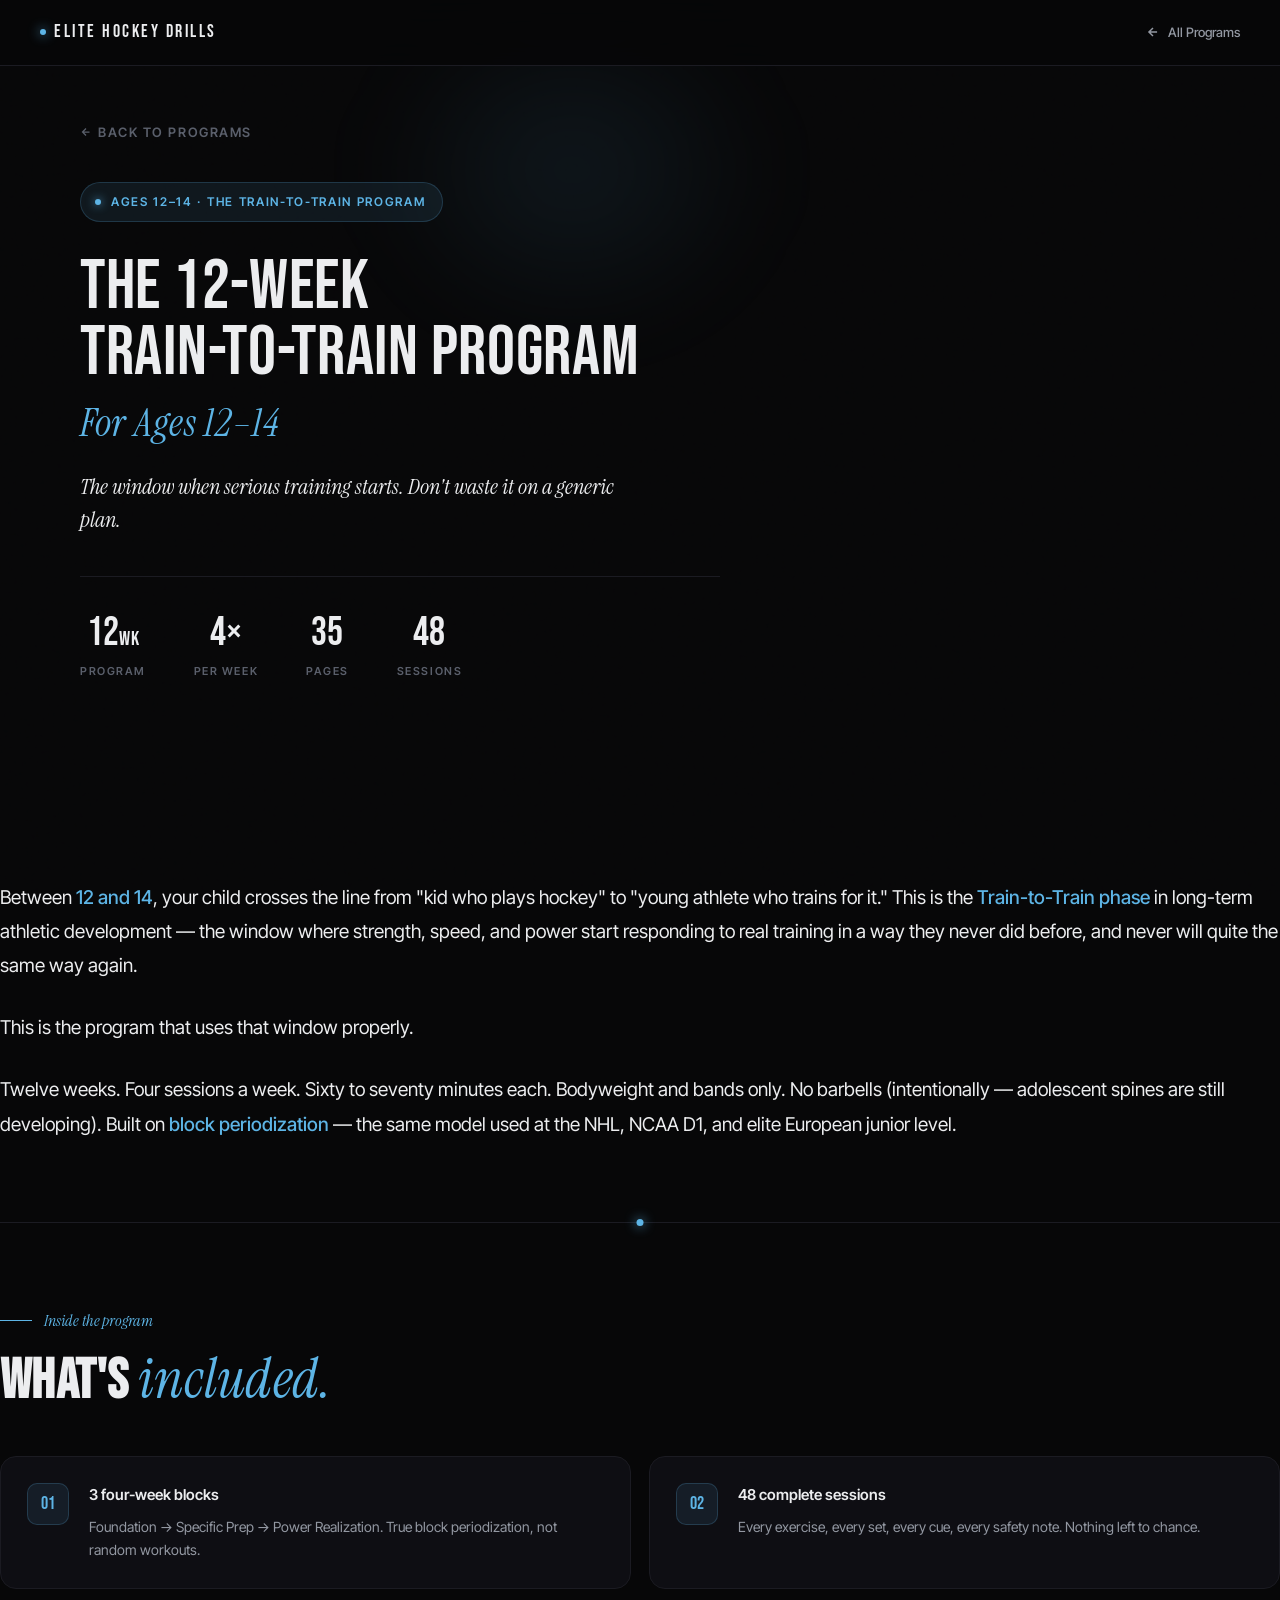
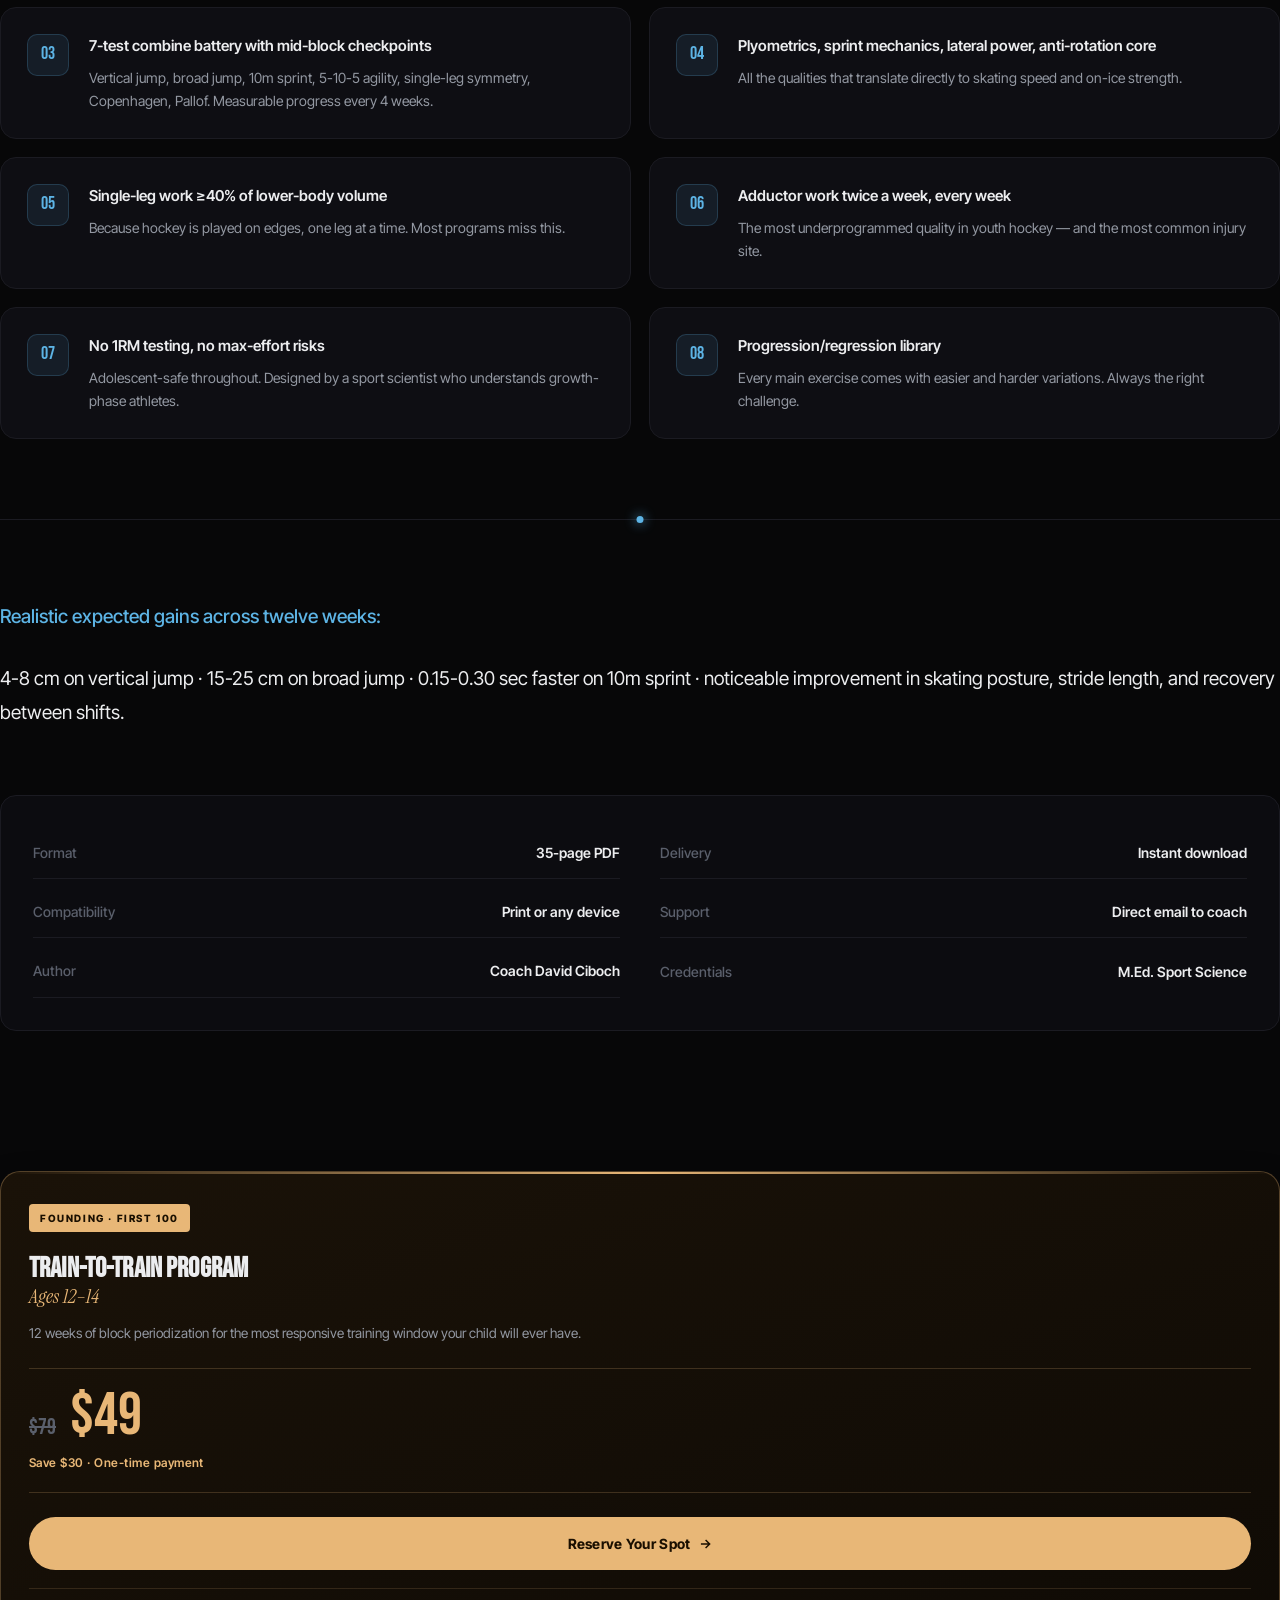
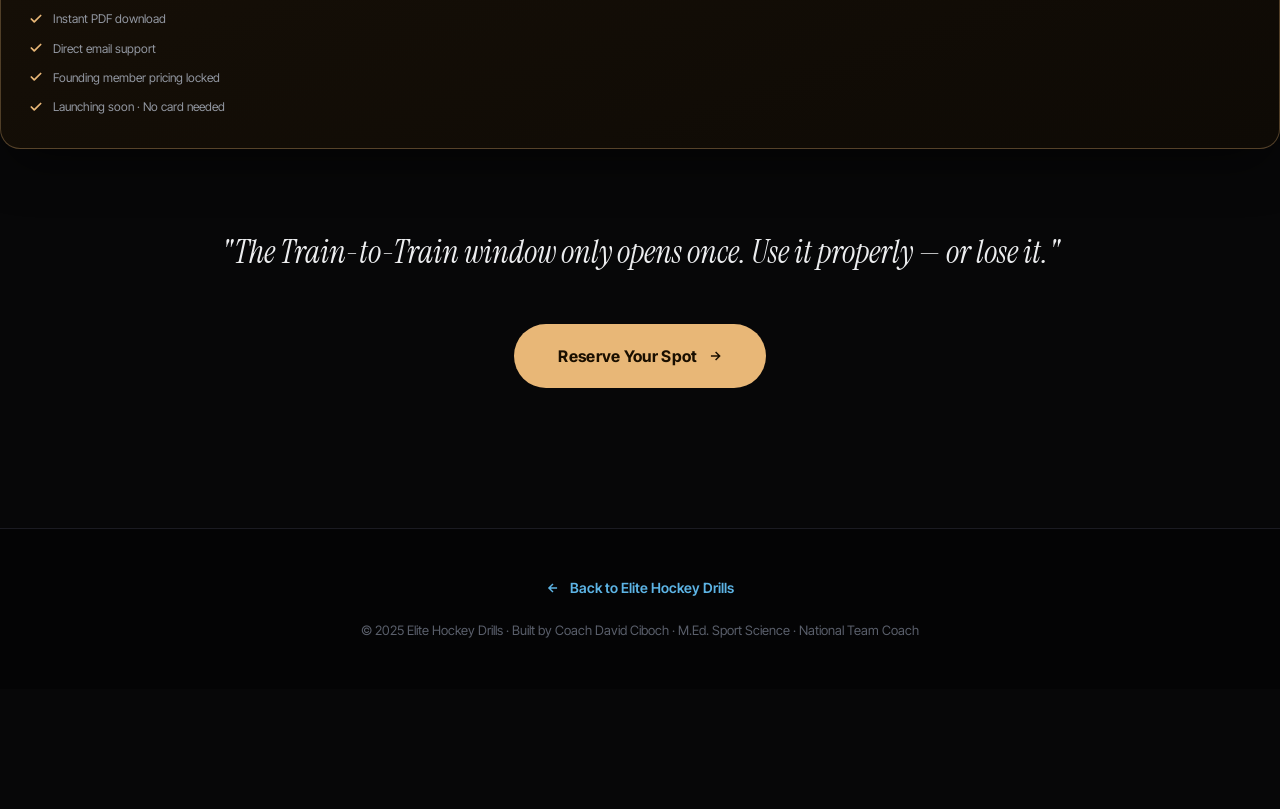
==== commit 8d2acf25: "Update program-12-14.html" ====
--- a/program-12-14.html
+++ b/program-12-14.html
@@ -155,52 +155,20 @@
 
 /* ====== DESKTOP REDESIGN (≥900px) ====== */
 @media(min-width:900px){
-  /* HERO becomes asymmetric magazine-style with sticky purchase card on right */
-  .hero{padding:140px 60px 80px;display:block;}
-  .hero-content{max-width:1400px;margin:0 auto;text-align:left;display:grid;grid-template-columns:1.3fr 400px;gap:80px;align-items:start;}
-  .hero-back{grid-column:1/-1;margin-bottom:40px;font-size:13px;}
-  .hero-tag-wrap{display:flex;flex-direction:column;align-items:flex-start;padding-top:20px;}
-  .hero-tag{margin-bottom:32px;font-size:12px;padding:9px 16px 9px 14px;}
-  .hero-h1{font-size:clamp(64px,6.5vw,112px);margin-bottom:28px;text-align:left;}
-  .hero-h1 em{font-size:.5em;margin-top:18px;}
-  .hero-lead{text-align:left;font-size:22px;margin:0 0 40px;max-width:560px;}
-  .hero-meta{justify-content:flex-start;padding-top:36px;gap:48px;border-top:1px solid var(--line);}
-  .hero-meta-num{font-size:40px;}
-  .hero-meta-label{font-size:11px;margin-top:10px;}
-
-  /* The hero-visual slot now holds the sticky purchase card */
-  .hero-visual{
-    position:sticky;
-    top:100px;
-    display:block;
-    align-self:start;
+  /* ONE grid wrapper for the entire page (hero + body section) */
+  .page-grid{
+    max-width:1440px;
+    margin:0 auto;
+    padding:0 60px;
+    display:grid;
+    grid-template-columns:1fr 380px;
+    gap:80px;
+    align-items:start;
   }
-
-  /* HIDE OLD PRICE BAND on desktop */
-  .price-band{display:none;}
-
-  /* BODY: simple single column, no internal sidebar */
-  .body-section{padding:80px 0 120px;}
-  .body-inner{max-width:1400px;margin:0 auto;padding:0 60px;display:grid;grid-template-columns:1fr 400px;gap:80px;align-items:start;}
-  .body-content{min-width:0;}
-  .intro-text{font-size:19px;line-height:1.8;margin-bottom:28px;}
-  .divider{margin:80px 0;}
-  .section-label{font-size:16px;margin-bottom:20px;}
-  .section-h{font-size:60px;margin-bottom:48px;line-height:.95;}
-
-  /* Features become 2-column grid */
-  .features{display:grid;grid-template-columns:1fr 1fr;gap:18px;}
-  .feature-item{padding:26px;border-radius:16px;}
-  .feature-icon{width:42px;height:42px;font-size:18px;}
-  .feature-text strong{font-size:15px;margin-bottom:8px;}
-  .feature-text p{font-size:14px;}
-
-  /* Meta box */
-  .meta-box{margin-top:64px;padding:32px;gap:8px 40px;border-radius:16px;}
-  .meta-row{font-size:14px;padding:14px 0;}
-
-  /* The body-section also has a sticky purchase card slot in column 2 */
-  .purchase-sidebar{
+  .page-left{min-width:0;}
+
+  /* The sticky card stays visible throughout the entire scroll of page-grid */
+  .page-sticky-card{
     position:sticky;
     top:100px;
     background:linear-gradient(160deg,#1A1208 0%,#0E0A05 100%);
@@ -209,25 +177,65 @@
     padding:32px 28px;
     overflow:hidden;
     box-shadow:0 24px 48px -12px rgba(0,0,0,.5);
+    margin-top:140px; /* aligns with hero content after fixed nav (100px) */
   }
-  .purchase-sidebar::before{
+  .page-sticky-card::before{
     content:'';position:absolute;top:0;left:0;right:0;height:2px;
     background:linear-gradient(90deg,transparent,var(--warm),transparent);
   }
-  .purchase-badge{display:inline-block;background:var(--warm);color:#1A0F00;font-size:10px;font-weight:800;letter-spacing:.16em;text-transform:uppercase;padding:6px 11px;border-radius:4px;margin-bottom:22px;}
-  .purchase-h{font-family:'Bebas Neue',sans-serif;font-size:28px;line-height:1.05;letter-spacing:.005em;color:var(--ink);margin-bottom:14px;}
-  .purchase-h em{font-family:'Instrument Serif',serif;font-style:italic;color:var(--warm);font-weight:400;display:block;font-size:.7em;margin-top:4px;}
-  .purchase-desc{color:var(--ink-2);font-size:13.5px;line-height:1.65;margin-bottom:24px;}
-  .purchase-price-block{padding:20px 0;border-top:1px solid rgba(232,183,119,.2);border-bottom:1px solid rgba(232,183,119,.2);margin-bottom:24px;}
-  .purchase-price-row{display:flex;align-items:baseline;gap:14px;margin-bottom:8px;}
-  .purchase-price-old{font-family:'Bebas Neue',sans-serif;font-size:22px;color:var(--ink-3);text-decoration:line-through;}
-  .purchase-price-now{font-family:'Bebas Neue',sans-serif;font-size:60px;color:var(--warm);line-height:.9;}
-  .purchase-save{font-size:12px;color:var(--warm);font-weight:600;letter-spacing:.04em;}
-  .purchase-cta{width:100%;display:inline-flex;align-items:center;justify-content:center;gap:8px;padding:18px;background:var(--warm);color:#1A0F00;border:none;border-radius:100px;font-size:14px;font-weight:700;letter-spacing:.02em;transition:all .2s;margin-bottom:18px;font-family:inherit;cursor:pointer;}
-  .purchase-cta:hover{transform:translateY(-2px);box-shadow:0 12px 28px -6px rgba(232,183,119,.4);}
-  .purchase-trust{display:flex;flex-direction:column;gap:10px;padding-top:20px;border-top:1px solid rgba(232,183,119,.15);}
-  .purchase-trust-item{display:flex;align-items:center;gap:10px;font-size:12px;color:var(--ink-2);}
-  .purchase-trust-item::before{content:'';width:14px;height:14px;flex-shrink:0;background-image:url("data:image/svg+xml,%3Csvg xmlns='http://www.w3.org/2000/svg' width='14' height='14' viewBox='0 0 24 24' fill='none' stroke='%23E8B777' stroke-width='3' stroke-linecap='round' stroke-linejoin='round'%3E%3Cpolyline points='20 6 9 17 4 12'/%3E%3C/svg%3E");background-size:contain;background-repeat:no-repeat;}
+
+  /* HERO becomes simple block (no internal grid) */
+  .hero{padding:120px 0 80px;display:block;}
+  .hero-glow{top:-10%;left:30%;transform:none;width:600px;height:500px;}
+  .hero-content{max-width:none;margin:0;padding:0;display:block;text-align:left;}
+  .hero-back{margin-bottom:40px;font-size:13px;}
+  .hero-tag-wrap{display:block;}
+  .hero-tag{margin-bottom:32px;font-size:12px;padding:9px 16px 9px 14px;}
+  .hero-h1{font-size:clamp(56px,5.5vw,96px);margin-bottom:28px;text-align:left;}
+  .hero-h1 em{font-size:.55em;margin-top:18px;}
+  .hero-lead{text-align:left;font-size:22px;margin:0 0 40px;max-width:560px;}
+  .hero-meta{justify-content:flex-start;padding-top:36px;gap:48px;border-top:1px solid var(--line);}
+  .hero-meta-num{font-size:40px;}
+  .hero-meta-label{font-size:11px;margin-top:10px;}
+
+  /* HIDE the old mobile price band on desktop */
+  .price-band{display:none;}
+
+  /* BODY: just a block in the left column */
+  .body-section{padding:80px 0 120px;}
+  .body-inner{max-width:none;margin:0;padding:0;display:block;}
+  .body-content{}
+  .intro-text{font-size:19px;line-height:1.8;margin-bottom:28px;}
+  .divider{margin:80px 0;}
+  .section-label{font-size:16px;margin-bottom:20px;}
+  .section-h{font-size:56px;margin-bottom:48px;line-height:.95;}
+
+  /* Features become 2-column grid */
+  .features{display:grid;grid-template-columns:1fr 1fr;gap:18px;}
+  .feature-item{padding:26px;border-radius:16px;}
+  .feature-icon{width:42px;height:42px;font-size:18px;}
+  .feature-text strong{font-size:15px;margin-bottom:8px;}
+  .feature-text p{font-size:14px;}
+
+  /* Meta box */
+  .meta-box{margin-top:64px;padding:32px;gap:8px 40px;border-radius:16px;}
+  .meta-row{font-size:14px;padding:14px 0;}
+
+  /* Sticky card content styling */
+  .page-sticky-card .purchase-badge{display:inline-block;background:var(--warm);color:#1A0F00;font-size:10px;font-weight:800;letter-spacing:.16em;text-transform:uppercase;padding:6px 11px;border-radius:4px;margin-bottom:22px;}
+  .page-sticky-card .purchase-h{font-family:'Bebas Neue',sans-serif;font-size:28px;line-height:1.05;letter-spacing:.005em;color:var(--ink);margin-bottom:14px;}
+  .page-sticky-card .purchase-h em{font-family:'Instrument Serif',serif;font-style:italic;color:var(--warm);font-weight:400;display:block;font-size:.7em;margin-top:4px;}
+  .page-sticky-card .purchase-desc{color:var(--ink-2);font-size:13.5px;line-height:1.65;margin-bottom:24px;}
+  .page-sticky-card .purchase-price-block{padding:20px 0;border-top:1px solid rgba(232,183,119,.2);border-bottom:1px solid rgba(232,183,119,.2);margin-bottom:24px;}
+  .page-sticky-card .purchase-price-row{display:flex;align-items:baseline;gap:14px;margin-bottom:8px;}
+  .page-sticky-card .purchase-price-old{font-family:'Bebas Neue',sans-serif;font-size:22px;color:var(--ink-3);text-decoration:line-through;}
+  .page-sticky-card .purchase-price-now{font-family:'Bebas Neue',sans-serif;font-size:60px;color:var(--warm);line-height:.9;}
+  .page-sticky-card .purchase-save{font-size:12px;color:var(--warm);font-weight:600;letter-spacing:.04em;}
+  .page-sticky-card .purchase-cta{width:100%;display:inline-flex;align-items:center;justify-content:center;gap:8px;padding:18px;background:var(--warm);color:#1A0F00;border:none;border-radius:100px;font-size:14px;font-weight:700;letter-spacing:.02em;transition:all .2s;margin-bottom:18px;font-family:inherit;cursor:pointer;}
+  .page-sticky-card .purchase-cta:hover{transform:translateY(-2px);box-shadow:0 12px 28px -6px rgba(232,183,119,.4);}
+  .page-sticky-card .purchase-trust{display:flex;flex-direction:column;gap:10px;padding-top:20px;border-top:1px solid rgba(232,183,119,.15);}
+  .page-sticky-card .purchase-trust-item{display:flex;align-items:center;gap:10px;font-size:12px;color:var(--ink-2);}
+  .page-sticky-card .purchase-trust-item::before{content:'';width:14px;height:14px;flex-shrink:0;background-image:url("data:image/svg+xml,%3Csvg xmlns='http://www.w3.org/2000/svg' width='14' height='14' viewBox='0 0 24 24' fill='none' stroke='%23E8B777' stroke-width='3' stroke-linecap='round' stroke-linejoin='round'%3E%3Cpolyline points='20 6 9 17 4 12'/%3E%3C/svg%3E");background-size:contain;background-repeat:no-repeat;}
 
   /* CLOSING */
   .closing{padding:80px 60px 140px;}
@@ -237,13 +245,12 @@
 }
 
 @media(min-width:1280px){
-  .hero-content{padding:0 20px;gap:100px;}
-  .body-inner{padding:0 80px;gap:100px;}
-}
-
-/* On mobile/tablet hide the desktop-only elements */
+  .page-grid{padding:0 80px;gap:100px;}
+}
+
+/* MOBILE: kill the desktop grid, hide the sticky card */
 @media(max-width:899px){
-  .hero-visual{display:none;}
+  .page-grid{display:block;padding:0;}
   .purchase-sidebar{display:none;}
 }
 </style>
@@ -257,6 +264,9 @@
     All Programs
   </a>
 </header>
+
+<div class="page-grid">
+<div class="page-left">
 
 <section class="hero">
   <div class="hero-glow"></div>
@@ -276,30 +286,7 @@
         <div class="hero-meta-item"><div class="hero-meta-num display">48</div><div class="hero-meta-label">Sessions</div></div>
       </div>
     </div>
-    <div class="hero-visual">
-      <aside class="purchase-sidebar">
-        <div class="purchase-badge">Founding · First 100</div>
-        <h3 class="purchase-h">Train-to-Train Program<em>Ages 12–14</em></h3>
-        <p class="purchase-desc">12 weeks of block periodization for the most responsive training window your child will ever have.</p>
-        <div class="purchase-price-block">
-          <div class="purchase-price-row">
-            <span class="purchase-price-old">$79</span>
-            <span class="purchase-price-now">$49</span>
-          </div>
-          <div class="purchase-save">Save $30 · One-time payment</div>
-        </div>
-        <button class="purchase-cta" onclick="openModal()">
-          Reserve Your Spot
-          <svg width="14" height="14" viewBox="0 0 24 24" fill="none" stroke="currentColor" stroke-width="2.5"><path d="M5 12h14M13 5l7 7-7 7"/></svg>
-        </button>
-        <div class="purchase-trust">
-          <div class="purchase-trust-item">Instant PDF download</div>
-          <div class="purchase-trust-item">Direct email support</div>
-          <div class="purchase-trust-item">Founding member pricing locked</div>
-          <div class="purchase-trust-item">Launching soon · No card needed</div>
-        </div>
-      </aside>
-    </div>
+
         </div>
       </div>
     </div>
@@ -407,31 +394,32 @@
       <div class="meta-row"><span class="meta-row-label">Credentials</span><span class="meta-row-value">M.Ed. Sport Science</span></div>
     </div>
     </div>
-
-    <aside class="purchase-sidebar">
-      <div class="purchase-badge">Founding · First 100</div>
-      <h3 class="purchase-h">Train-to-Train Program<em>Ages 12–14</em></h3>
-      <p class="purchase-desc">12 weeks of block periodization for the most responsive training window your child will ever have.</p>
-      <div class="purchase-price-block">
-        <div class="purchase-price-row">
-          <span class="purchase-price-old">$79</span>
-          <span class="purchase-price-now">$49</span>
-        </div>
-        <div class="purchase-save">Save $30 · One-time payment</div>
-      </div>
-      <button class="purchase-cta" onclick="openModal()">
-        Reserve Your Spot
-        <svg width="14" height="14" viewBox="0 0 24 24" fill="none" stroke="currentColor" stroke-width="2.5"><path d="M5 12h14M13 5l7 7-7 7"/></svg>
-      </button>
-      <div class="purchase-trust">
-        <div class="purchase-trust-item">Instant PDF download</div>
-        <div class="purchase-trust-item">Direct email support</div>
-        <div class="purchase-trust-item">Founding member pricing locked</div>
-        <div class="purchase-trust-item">Launching soon · No card needed</div>
-      </div>
-    </aside>
-  </div>
-</section>
+  </div>
+</div>
+
+<aside class="page-sticky-card">
+  <div class="purchase-badge">Founding · First 100</div>
+  <h3 class="purchase-h">Train-to-Train Program<em>Ages 12–14</em></h3>
+  <p class="purchase-desc">12 weeks of block periodization for the most responsive training window your child will ever have.</p>
+  <div class="purchase-price-block">
+    <div class="purchase-price-row">
+      <span class="purchase-price-old">$79</span>
+      <span class="purchase-price-now">$49</span>
+    </div>
+    <div class="purchase-save">Save $30 · One-time payment</div>
+  </div>
+  <button class="purchase-cta" onclick="openModal()">
+    Reserve Your Spot
+    <svg width="14" height="14" viewBox="0 0 24 24" fill="none" stroke="currentColor" stroke-width="2.5"><path d="M5 12h14M13 5l7 7-7 7"/></svg>
+  </button>
+  <div class="purchase-trust">
+    <div class="purchase-trust-item">Instant PDF download</div>
+    <div class="purchase-trust-item">Direct email support</div>
+    <div class="purchase-trust-item">Founding member pricing locked</div>
+    <div class="purchase-trust-item">Launching soon · No card needed</div>
+  </div>
+</aside>
+</div>
 
 <section class="closing">
   <div class="closing-inner">
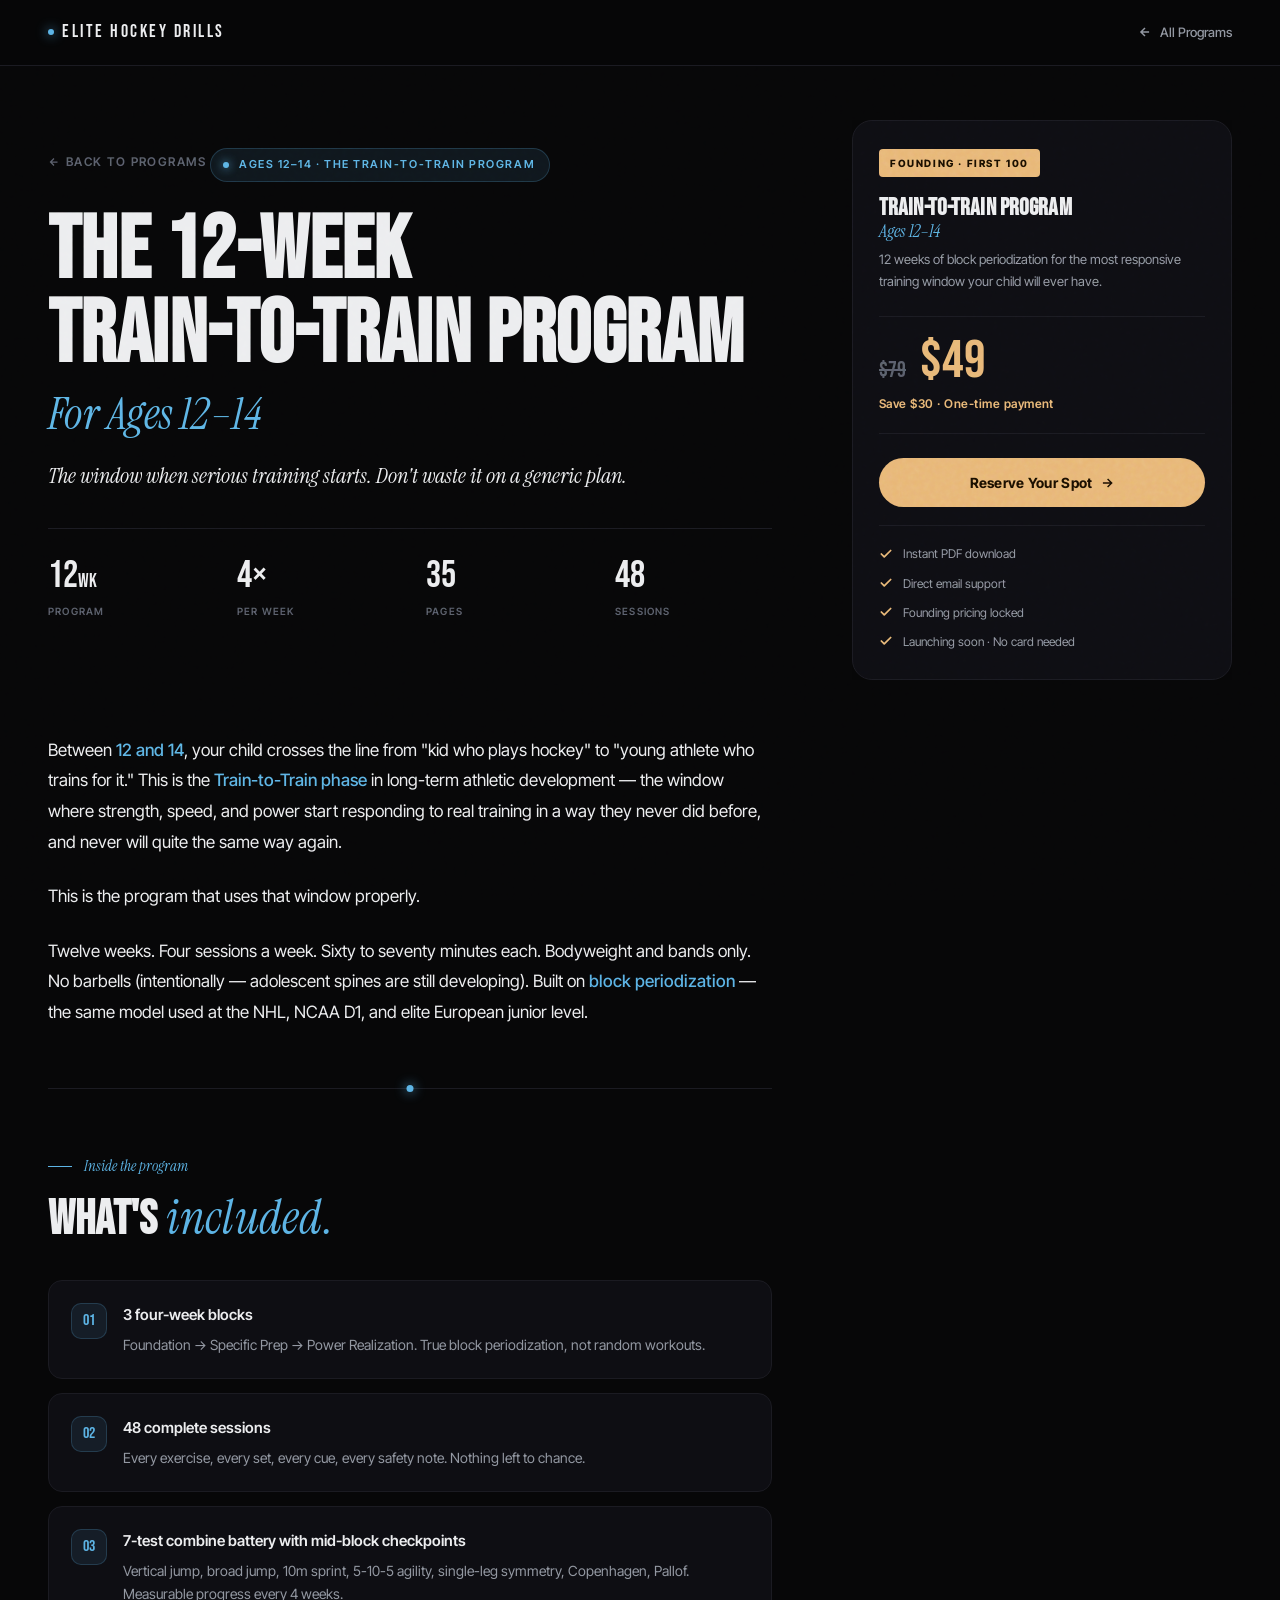
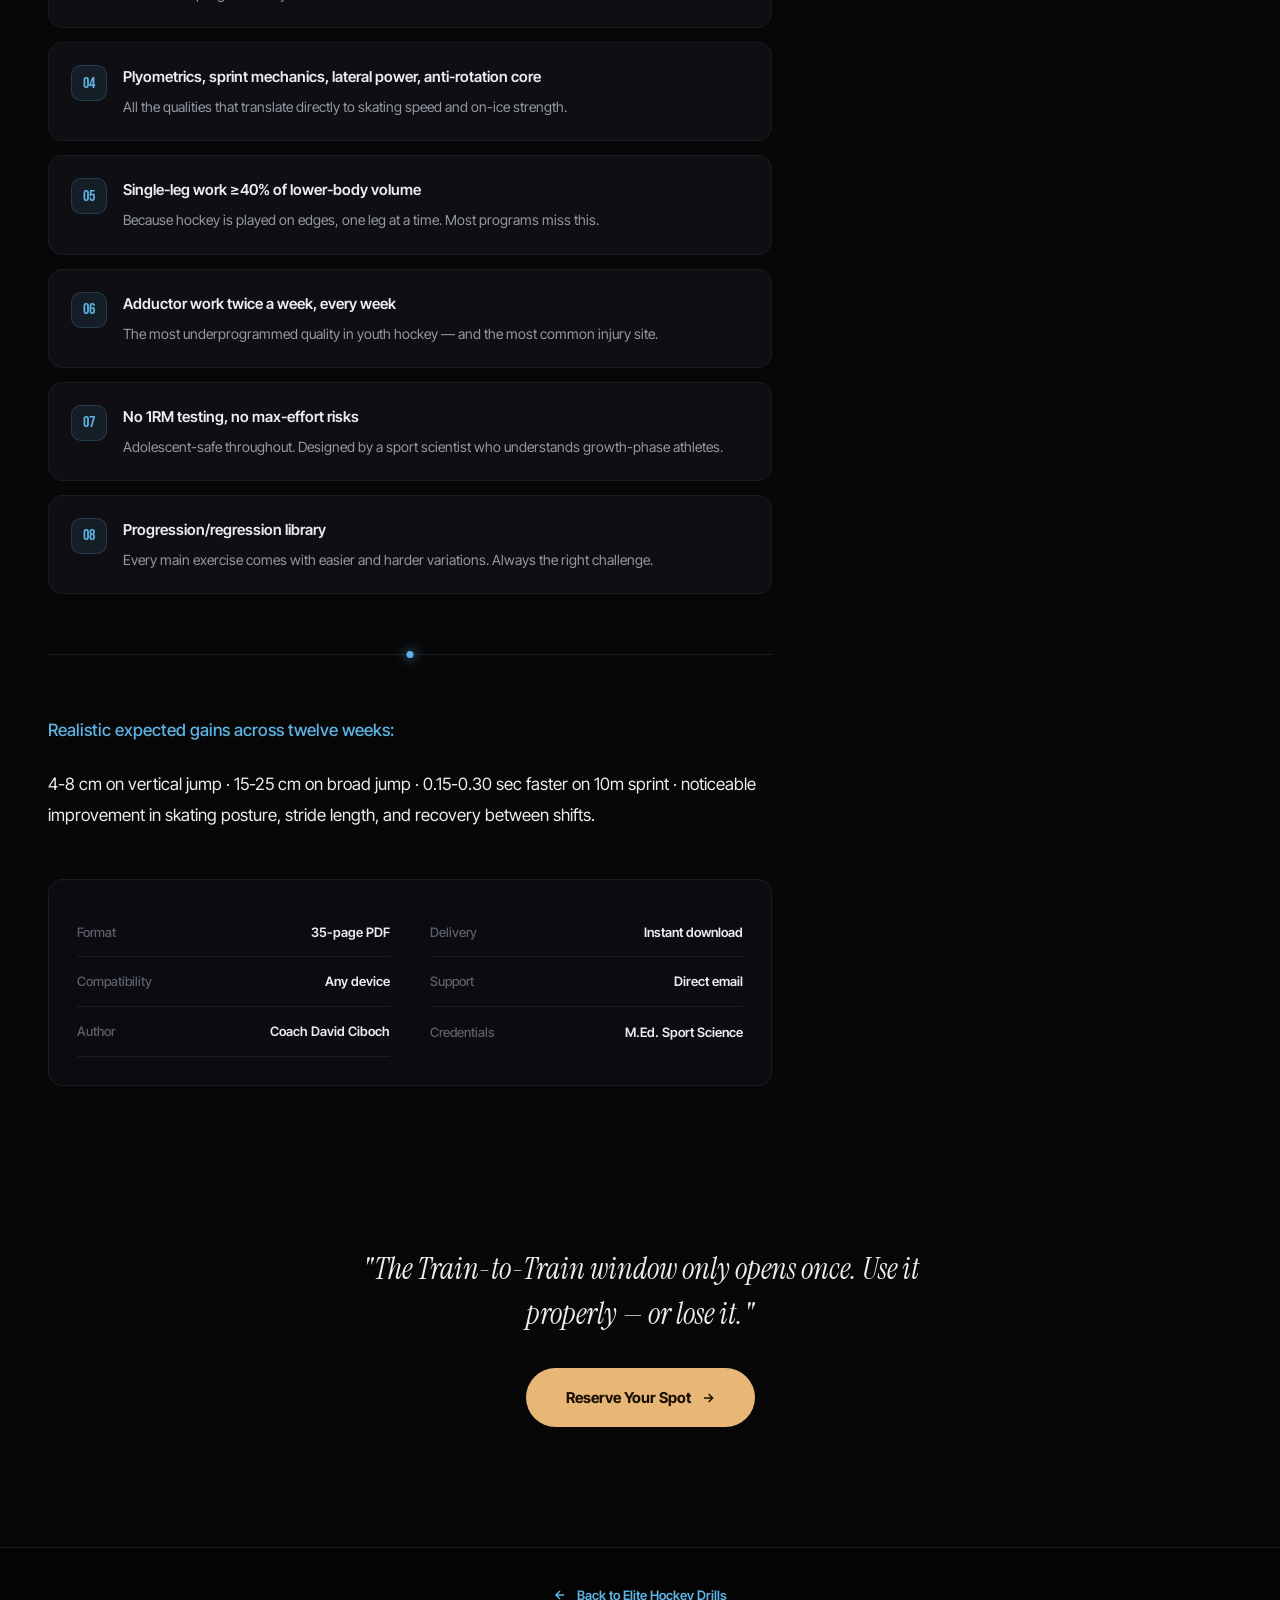
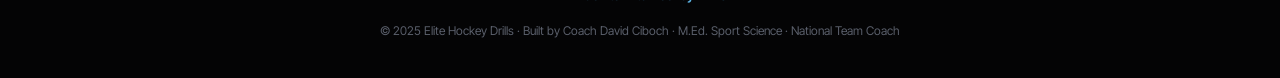
==== commit c70977e5: "Update program-12-14.html" ====
--- a/program-12-14.html
+++ b/program-12-14.html
@@ -20,7 +20,7 @@
 }
 *,*::before,*::after{box-sizing:border-box;margin:0;padding:0;}
 html{scroll-behavior:smooth;-webkit-text-size-adjust:100%;}
-body{font-family:'Inter Tight',-apple-system,BlinkMacSystemFont,system-ui,sans-serif;background:var(--bg);color:var(--ink);line-height:1.6;overflow-x:hidden;-webkit-font-smoothing:antialiased;}
+body{font-family:'Inter Tight',-apple-system,BlinkMacSystemFont,system-ui,sans-serif;background:var(--bg);color:var(--ink);line-height:1.6;-webkit-font-smoothing:antialiased;}
 img,svg{max-width:100%;display:block;}
 a{color:inherit;text-decoration:none;}
 button{font-family:inherit;cursor:pointer;border:none;background:none;color:inherit;}
@@ -29,9 +29,6 @@
 
 .display{font-family:'Bebas Neue',sans-serif;letter-spacing:.01em;line-height:.92;font-weight:400;}
 .serif{font-family:'Instrument Serif',serif;font-style:italic;font-weight:400;letter-spacing:-.01em;}
-
-.wrap{max-width:1240px;margin:0 auto;padding:0 24px;}
-section{position:relative;z-index:2;}
 
 /* NAV */
 .nav{position:fixed;top:0;left:0;right:0;z-index:90;padding:16px 24px;display:flex;align-items:center;justify-content:space-between;background:rgba(7,7,8,.85);backdrop-filter:blur(18px) saturate(150%);border-bottom:1px solid var(--line);}
@@ -39,219 +36,192 @@
 .nav-logo .dot{width:6px;height:6px;background:var(--ice);border-radius:50%;box-shadow:0 0 12px var(--ice);}
 .nav-back{display:inline-flex;align-items:center;gap:8px;font-size:13px;font-weight:500;color:var(--ink-2);transition:color .2s;}
 .nav-back:hover{color:var(--ink);}
-@media(min-width:900px){.nav{padding:18px 40px;}}
-
-/* HERO */
-.hero{padding:120px 24px 60px;position:relative;}
-.hero-glow{position:absolute;top:-10%;left:50%;transform:translateX(-50%);width:90vw;max-width:900px;height:600px;background:radial-gradient(closest-side,var(--ice-soft) 0%,transparent 70%);pointer-events:none;filter:blur(40px);z-index:0;}
-.hero-content{position:relative;z-index:2;max-width:900px;margin:0 auto;text-align:center;}
-
-.hero-back{display:inline-flex;align-items:center;gap:6px;font-size:12px;font-weight:600;letter-spacing:.12em;text-transform:uppercase;color:var(--ink-3);margin-bottom:24px;transition:color .2s;}
+
+/* MOBILE STYLES (default) */
+.page-wrap{padding-top:80px;}
+
+.hero{padding:40px 24px 32px;position:relative;}
+.hero-back{display:inline-flex;align-items:center;gap:6px;font-size:11px;font-weight:600;letter-spacing:.12em;text-transform:uppercase;color:var(--ink-3);margin-bottom:24px;transition:color .2s;}
 .hero-back:hover{color:var(--ice);}
-
-.hero-tag{display:inline-flex;align-items:center;gap:10px;padding:7px 14px 7px 12px;border:1px solid var(--ice-line);background:var(--ice-soft);border-radius:100px;font-size:11px;font-weight:600;letter-spacing:.14em;text-transform:uppercase;color:var(--ice);margin-bottom:28px;}
+.hero-tag{display:inline-flex;align-items:center;gap:10px;padding:7px 14px 7px 12px;border:1px solid var(--ice-line);background:var(--ice-soft);border-radius:100px;font-size:11px;font-weight:600;letter-spacing:.14em;text-transform:uppercase;color:var(--ice);margin-bottom:24px;}
 .hero-tag::before{content:'';width:6px;height:6px;background:var(--ice);border-radius:50%;box-shadow:0 0 10px var(--ice);}
-
-.hero-h1{font-size:clamp(48px,8vw,96px);line-height:.95;margin-bottom:20px;}
-.hero-h1 em{font-family:'Instrument Serif',serif;font-style:italic;color:var(--ice);font-weight:400;display:block;font-size:.6em;margin-top:14px;}
-
-.hero-lead{font-family:'Instrument Serif',serif;font-style:italic;font-size:clamp(18px,3vw,24px);color:var(--ink);max-width:680px;margin:0 auto 36px;line-height:1.5;}
-
-.hero-meta{display:flex;flex-wrap:wrap;justify-content:center;gap:24px;margin-bottom:40px;padding-top:28px;border-top:1px solid var(--line);}
-.hero-meta-item{display:flex;flex-direction:column;align-items:center;}
+.hero-h1{font-size:clamp(44px,9vw,72px);line-height:.96;margin-bottom:20px;font-family:'Bebas Neue',sans-serif;letter-spacing:.005em;}
+.hero-h1 em{font-family:'Instrument Serif',serif;font-style:italic;color:var(--ice);font-weight:400;display:block;font-size:.55em;margin-top:12px;}
+.hero-lead{font-family:'Instrument Serif',serif;font-style:italic;font-size:clamp(17px,3.2vw,22px);color:var(--ink);max-width:560px;margin:0 0 32px;line-height:1.5;}
+.hero-meta{display:grid;grid-template-columns:repeat(4,1fr);gap:14px;padding:24px 0;border-top:1px solid var(--line);}
+.hero-meta-item{display:flex;flex-direction:column;align-items:flex-start;}
 .hero-meta-num{font-family:'Bebas Neue',sans-serif;font-size:28px;color:var(--ink);line-height:1;}
-.hero-meta-label{font-size:10px;font-weight:600;letter-spacing:.14em;text-transform:uppercase;color:var(--ink-3);margin-top:6px;}
-
-/* PRICE BAND */
-.price-band{background:linear-gradient(135deg,#1A1208 0%,#0E0A05 100%);border-top:1px solid rgba(232,183,119,.3);border-bottom:1px solid rgba(232,183,119,.3);padding:48px 24px;position:relative;overflow:hidden;}
-.price-band::before{content:'';position:absolute;top:0;left:0;right:0;height:1px;background:linear-gradient(90deg,transparent,var(--warm),transparent);}
-.price-inner{max-width:900px;margin:0 auto;display:flex;flex-direction:column;align-items:center;gap:24px;text-align:center;}
+.hero-meta-label{font-size:9px;font-weight:600;letter-spacing:.12em;text-transform:uppercase;color:var(--ink-3);margin-top:6px;}
+
+.price-band{background:linear-gradient(135deg,#1A1208 0%,#0E0A05 100%);border-top:1px solid rgba(232,183,119,.3);border-bottom:1px solid rgba(232,183,119,.3);padding:36px 24px;}
+.price-inner{display:flex;flex-direction:column;align-items:center;gap:18px;text-align:center;max-width:480px;margin:0 auto;}
 .price-badge{background:var(--warm);color:#1A0F00;font-size:10px;font-weight:800;letter-spacing:.16em;text-transform:uppercase;padding:6px 12px;border-radius:4px;}
-.price-row{display:flex;align-items:baseline;gap:14px;justify-content:center;}
-.price-old{font-family:'Bebas Neue',sans-serif;font-size:32px;color:var(--ink-3);text-decoration:line-through;text-decoration-color:rgba(146,150,162,.6);}
-.price-now{font-family:'Bebas Neue',sans-serif;font-size:72px;color:var(--warm);line-height:.9;}
-.price-save{font-size:13px;font-weight:600;color:var(--warm);letter-spacing:.04em;}
-.price-cta{display:inline-flex;align-items:center;gap:10px;padding:18px 36px;background:var(--warm);color:#1A0F00;border-radius:100px;font-size:15px;font-weight:700;letter-spacing:.02em;transition:all .2s;}
-.price-cta:hover{transform:translateY(-2px);box-shadow:0 16px 32px -8px rgba(232,183,119,.4);}
-.price-note{font-size:12px;color:var(--ink-3);max-width:480px;}
-
-/* BODY */
-.body-section{padding:88px 24px;}
-.body-inner{max-width:780px;margin:0 auto;}
-.body-content{}
-
-.intro-text{font-size:clamp(17px,2.4vw,20px);line-height:1.75;color:var(--ink);margin-bottom:24px;}
-.intro-text:last-child{margin-bottom:0;}
+.price-row{display:flex;align-items:baseline;gap:14px;}
+.price-old{font-family:'Bebas Neue',sans-serif;font-size:28px;color:var(--ink-3);text-decoration:line-through;}
+.price-now{font-family:'Bebas Neue',sans-serif;font-size:64px;color:var(--warm);line-height:.9;}
+.price-save{font-size:13px;font-weight:600;color:var(--warm);}
+.price-cta{display:inline-flex;align-items:center;gap:10px;padding:16px 30px;background:var(--warm);color:#1A0F00;border-radius:100px;font-size:14px;font-weight:700;width:100%;justify-content:center;}
+.price-note{font-size:11px;color:var(--ink-3);}
+
+.body-section{padding:60px 24px;}
+.body-inner{max-width:760px;margin:0 auto;}
+.intro-text{font-size:16px;line-height:1.75;color:var(--ink);margin-bottom:22px;}
 .intro-text strong{color:var(--ice);font-weight:500;}
-
-.divider{height:1px;background:var(--line);margin:64px 0;position:relative;}
+.divider{height:1px;background:var(--line);margin:48px 0;position:relative;}
 .divider::after{content:'';position:absolute;top:-3px;left:50%;transform:translateX(-50%);width:7px;height:7px;background:var(--ice);border-radius:50%;box-shadow:0 0 12px var(--ice);}
-
-.section-label{display:inline-flex;align-items:center;gap:12px;font-family:'Instrument Serif',serif;font-style:italic;font-size:15px;color:var(--ice);margin-bottom:18px;}
-.section-label::before{content:'';width:32px;height:1px;background:var(--ice);}
-
-.section-h{font-family:'Bebas Neue',sans-serif;font-size:clamp(36px,6vw,52px);line-height:1;letter-spacing:.005em;margin-bottom:32px;}
+.section-label{display:inline-flex;align-items:center;gap:12px;font-family:'Instrument Serif',serif;font-style:italic;font-size:14px;color:var(--ice);margin-bottom:16px;}
+.section-label::before{content:'';width:24px;height:1px;background:var(--ice);}
+.section-h{font-family:'Bebas Neue',sans-serif;font-size:clamp(34px,7vw,48px);line-height:1;letter-spacing:.005em;margin-bottom:32px;}
 .section-h em{font-family:'Instrument Serif',serif;font-style:italic;color:var(--ice);font-weight:400;}
 
-/* FEATURE LIST */
-.features{list-style:none;display:flex;flex-direction:column;gap:24px;margin-top:8px;}
-.feature-item{display:flex;gap:20px;padding:24px;background:var(--card);border:1px solid var(--line);border-radius:14px;transition:border-color .2s, transform .2s;}
+.features{list-style:none;display:flex;flex-direction:column;gap:14px;}
+.feature-item{display:flex;gap:16px;padding:20px;background:var(--card);border:1px solid var(--line);border-radius:14px;transition:border-color .2s, transform .2s;}
 .feature-item:hover{border-color:var(--ice-line);transform:translateY(-2px);}
-.feature-icon{flex-shrink:0;width:38px;height:38px;background:var(--ice-soft);border:1px solid var(--ice-line);border-radius:10px;display:flex;align-items:center;justify-content:center;font-family:'Bebas Neue',sans-serif;font-size:18px;color:var(--ice);}
+.feature-icon{flex-shrink:0;width:36px;height:36px;background:var(--ice-soft);border:1px solid var(--ice-line);border-radius:10px;display:flex;align-items:center;justify-content:center;font-family:'Bebas Neue',sans-serif;font-size:16px;color:var(--ice);}
 .feature-text{flex:1;}
 .feature-text strong{display:block;color:var(--ink);font-size:15px;font-weight:600;margin-bottom:6px;}
-.feature-text p{color:var(--ink-2);font-size:14.5px;line-height:1.65;}
-
-/* META BOX */
-.meta-box{margin-top:48px;padding:28px;background:var(--bg-2);border:1px solid var(--line);border-radius:14px;display:grid;grid-template-columns:1fr;gap:16px;}
-.meta-row{display:flex;justify-content:space-between;align-items:center;padding:12px 0;border-bottom:1px solid var(--line);font-size:14px;}
+.feature-text p{color:var(--ink-2);font-size:14px;line-height:1.65;}
+
+.meta-box{margin-top:40px;padding:24px;background:var(--bg-2);border:1px solid var(--line);border-radius:14px;}
+.meta-row{display:flex;justify-content:space-between;align-items:center;padding:12px 0;border-bottom:1px solid var(--line);font-size:13.5px;}
 .meta-row:last-child{border-bottom:none;}
 .meta-row-label{color:var(--ink-3);font-weight:500;}
 .meta-row-value{color:var(--ink);font-weight:600;text-align:right;}
 
-/* CLOSING */
-.closing{padding:64px 24px 88px;text-align:center;}
-.closing-inner{max-width:680px;margin:0 auto;}
-.closing-quote{font-family:'Instrument Serif',serif;font-style:italic;font-size:clamp(20px,3vw,26px);line-height:1.5;color:var(--ink);margin-bottom:36px;}
-.closing-cta{display:inline-flex;align-items:center;gap:10px;padding:18px 36px;background:var(--warm);color:#1A0F00;border-radius:100px;font-size:15px;font-weight:700;letter-spacing:.02em;transition:all .2s;}
-.closing-cta:hover{transform:translateY(-2px);box-shadow:0 16px 32px -8px rgba(232,183,119,.4);}
-
-/* FOOTER */
-.footer{background:#040405;border-top:1px solid var(--line);padding:48px 24px;text-align:center;}
-.footer-inner{max-width:900px;margin:0 auto;}
-.footer-back{display:inline-flex;align-items:center;gap:10px;color:var(--ice);font-size:14px;font-weight:600;margin-bottom:20px;}
-.footer p{color:var(--ink-3);font-size:13px;line-height:1.7;}
+.closing{padding:60px 24px 80px;text-align:center;}
+.closing-inner{max-width:600px;margin:0 auto;}
+.closing-quote{font-family:'Instrument Serif',serif;font-style:italic;font-size:clamp(20px,3.5vw,26px);line-height:1.5;color:var(--ink);margin-bottom:32px;}
+.closing-cta{display:inline-flex;align-items:center;gap:10px;padding:18px 36px;background:var(--warm);color:#1A0F00;border-radius:100px;font-size:15px;font-weight:700;}
+
+.footer{background:#040405;border-top:1px solid var(--line);padding:36px 24px;text-align:center;}
+.footer-back{display:inline-flex;align-items:center;gap:10px;color:var(--ice);font-size:13px;font-weight:600;margin-bottom:16px;}
+.footer p{color:var(--ink-3);font-size:12px;line-height:1.7;}
+
+/* Hide desktop-only elements on mobile */
+.desktop-only{display:none;}
 
 /* MODAL */
 .modal{position:fixed;inset:0;z-index:200;background:rgba(7,7,8,.85);backdrop-filter:blur(8px);display:flex;align-items:center;justify-content:center;padding:24px;opacity:0;pointer-events:none;transition:opacity .25s;}
 .modal.open{opacity:1;pointer-events:auto;}
-.modal-card{background:var(--bg-2);border:1px solid var(--line-2);border-radius:20px;max-width:480px;width:100%;padding:36px 28px;position:relative;transform:scale(.95);transition:transform .25s;}
+.modal-card{background:var(--bg-2);border:1px solid var(--line-2);border-radius:20px;max-width:460px;width:100%;padding:32px 26px;position:relative;transform:scale(.95);transition:transform .25s;}
 .modal.open .modal-card{transform:scale(1);}
-.modal-close{position:absolute;top:16px;right:16px;width:32px;height:32px;border-radius:50%;background:var(--bg-3);color:var(--ink-2);font-size:18px;display:flex;align-items:center;justify-content:center;transition:background .2s;}
+.modal-close{position:absolute;top:14px;right:14px;width:32px;height:32px;border-radius:50%;background:var(--bg-3);color:var(--ink-2);font-size:18px;display:flex;align-items:center;justify-content:center;}
 .modal-close:hover{background:var(--line-2);color:var(--ink);}
-.modal-badge{display:inline-block;background:var(--ice);color:#001626;font-size:10px;font-weight:800;letter-spacing:.16em;text-transform:uppercase;padding:5px 11px;border-radius:4px;margin-bottom:18px;}
-.modal-h{font-family:'Bebas Neue',sans-serif;font-size:32px;line-height:1;margin-bottom:10px;}
+.modal-badge{display:inline-block;background:var(--ice);color:#001626;font-size:10px;font-weight:800;letter-spacing:.16em;text-transform:uppercase;padding:5px 11px;border-radius:4px;margin-bottom:16px;}
+.modal-h{font-family:'Bebas Neue',sans-serif;font-size:30px;line-height:1;margin-bottom:10px;}
 .modal-h em{font-family:'Instrument Serif',serif;font-style:italic;color:var(--ice);font-weight:400;}
-.modal-text{color:var(--ink-2);font-size:14px;line-height:1.65;margin-bottom:24px;}
+.modal-text{color:var(--ink-2);font-size:14px;line-height:1.65;margin-bottom:20px;}
 .modal-text strong{color:var(--ink);}
 .modal-input{width:100%;background:rgba(255,255,255,.04);border:1px solid var(--line-2);border-radius:100px;padding:14px 20px;color:var(--ink);font-size:14px;outline:none;margin-bottom:12px;transition:border-color .2s;}
 .modal-input:focus{border-color:var(--ice);}
 .modal-input::placeholder{color:var(--ink-3);}
-.modal-btn{width:100%;padding:14px 20px;background:var(--ice);color:#001626;border-radius:100px;font-size:14px;font-weight:700;letter-spacing:.02em;transition:all .2s;}
+.modal-btn{width:100%;padding:14px 20px;background:var(--ice);color:#001626;border-radius:100px;font-size:14px;font-weight:700;}
 .modal-btn:hover{background:#7BC6F0;}
-.modal-note{font-size:11px;color:var(--ink-3);text-align:center;margin-top:12px;}
-.modal-success{text-align:center;padding:20px 0;}
-.modal-success-icon{width:60px;height:60px;background:var(--green);border-radius:50%;display:flex;align-items:center;justify-content:center;margin:0 auto 18px;font-size:28px;color:#fff;}
-.modal-success h3{font-family:'Bebas Neue',sans-serif;font-size:28px;margin-bottom:10px;}
+.modal-note{font-size:11px;color:var(--ink-3);text-align:center;margin-top:10px;}
+.modal-success{text-align:center;padding:16px 0;}
+.modal-success-icon{width:56px;height:56px;background:var(--green);border-radius:50%;display:flex;align-items:center;justify-content:center;margin:0 auto 16px;font-size:26px;color:#fff;}
+.modal-success h3{font-family:'Bebas Neue',sans-serif;font-size:26px;margin-bottom:10px;}
 .modal-success p{color:var(--ink-2);font-size:14px;line-height:1.65;}
 
-@media(min-width:780px){
-  .hero{padding:140px 40px 80px;}
-  .body-section{padding:120px 40px;}
-  .price-band{padding:64px 40px;}
-  .meta-box{grid-template-columns:1fr 1fr;gap:8px 32px;}
-  .meta-row{padding:14px 0;}
-}
-
-/* ====== DESKTOP REDESIGN (≥900px) ====== */
-@media(min-width:900px){
-  /* ONE grid wrapper for the entire page (hero + body section) */
-  .page-grid{
-    max-width:1440px;
+/* ==========================================================
+   DESKTOP (≥1024px) — Apple-style 2-column with sticky card
+   ========================================================== */
+@media(min-width:1024px){
+  .nav{padding:18px 48px;}
+  .price-band{display:none;}
+
+  .page-wrap{padding-top:88px;}
+
+  .desktop-layout{
+    max-width:1280px;
     margin:0 auto;
-    padding:0 60px;
+    padding:0 48px;
     display:grid;
     grid-template-columns:1fr 380px;
     gap:80px;
     align-items:start;
   }
-  .page-left{min-width:0;}
-
-  /* The sticky card stays visible throughout the entire scroll of page-grid */
-  .page-sticky-card{
+  .desktop-main{min-width:0;}
+  .desktop-aside{
     position:sticky;
-    top:100px;
-    background:linear-gradient(160deg,#1A1208 0%,#0E0A05 100%);
-    border:1px solid rgba(232,183,119,.3);
+    top:120px;
+    align-self:start;
+    max-height:calc(100vh - 140px);
+    overflow-y:auto;
+  }
+  /* Hide scrollbar visually on the sticky card while keeping it scrollable if needed */
+  .desktop-aside::-webkit-scrollbar{width:0;background:transparent;}
+
+  .hero{padding:60px 0 40px;}
+  .hero-back{margin-bottom:32px;font-size:12px;}
+  .hero-tag{margin-bottom:28px;font-size:11px;}
+  .hero-h1{font-size:clamp(64px,7vw,88px);margin-bottom:24px;}
+  .hero-h1 em{font-size:.5em;margin-top:14px;}
+  .hero-lead{font-size:22px;margin-bottom:36px;max-width:600px;}
+  .hero-meta{padding:28px 0;gap:32px;}
+  .hero-meta-num{font-size:38px;}
+  .hero-meta-label{font-size:10px;margin-top:8px;}
+
+  .body-section{padding:48px 0 80px;}
+  .body-inner{max-width:none;padding:0;}
+  .intro-text{font-size:17px;line-height:1.8;margin-bottom:24px;}
+  .divider{margin:60px 0;}
+  .section-label{font-size:15px;}
+  .section-h{font-size:48px;margin-bottom:36px;}
+  .features{gap:14px;}
+  .feature-item{padding:22px;}
+  .meta-box{margin-top:48px;padding:28px;display:grid;grid-template-columns:1fr 1fr;gap:0 40px;}
+  .meta-row{font-size:13px;padding:14px 0;}
+
+  .closing{padding:80px 48px 120px;}
+  .closing-quote{font-size:30px;line-height:1.5;}
+  .closing-cta{padding:20px 40px;font-size:15px;}
+
+  /* Purchase card (desktop only) */
+  .purchase-card{
+    background:var(--card);
+    border:1px solid var(--line);
     border-radius:20px;
-    padding:32px 28px;
     overflow:hidden;
-    box-shadow:0 24px 48px -12px rgba(0,0,0,.5);
-    margin-top:140px; /* aligns with hero content after fixed nav (100px) */
-  }
-  .page-sticky-card::before{
-    content:'';position:absolute;top:0;left:0;right:0;height:2px;
-    background:linear-gradient(90deg,transparent,var(--warm),transparent);
-  }
-
-  /* HERO becomes simple block (no internal grid) */
-  .hero{padding:120px 0 80px;display:block;}
-  .hero-glow{top:-10%;left:30%;transform:none;width:600px;height:500px;}
-  .hero-content{max-width:none;margin:0;padding:0;display:block;text-align:left;}
-  .hero-back{margin-bottom:40px;font-size:13px;}
-  .hero-tag-wrap{display:block;}
-  .hero-tag{margin-bottom:32px;font-size:12px;padding:9px 16px 9px 14px;}
-  .hero-h1{font-size:clamp(56px,5.5vw,96px);margin-bottom:28px;text-align:left;}
-  .hero-h1 em{font-size:.55em;margin-top:18px;}
-  .hero-lead{text-align:left;font-size:22px;margin:0 0 40px;max-width:560px;}
-  .hero-meta{justify-content:flex-start;padding-top:36px;gap:48px;border-top:1px solid var(--line);}
-  .hero-meta-num{font-size:40px;}
-  .hero-meta-label{font-size:11px;margin-top:10px;}
-
-  /* HIDE the old mobile price band on desktop */
-  .price-band{display:none;}
-
-  /* BODY: just a block in the left column */
-  .body-section{padding:80px 0 120px;}
-  .body-inner{max-width:none;margin:0;padding:0;display:block;}
-  .body-content{}
-  .intro-text{font-size:19px;line-height:1.8;margin-bottom:28px;}
-  .divider{margin:80px 0;}
-  .section-label{font-size:16px;margin-bottom:20px;}
-  .section-h{font-size:56px;margin-bottom:48px;line-height:.95;}
-
-  /* Features become 2-column grid */
-  .features{display:grid;grid-template-columns:1fr 1fr;gap:18px;}
-  .feature-item{padding:26px;border-radius:16px;}
-  .feature-icon{width:42px;height:42px;font-size:18px;}
-  .feature-text strong{font-size:15px;margin-bottom:8px;}
-  .feature-text p{font-size:14px;}
-
-  /* Meta box */
-  .meta-box{margin-top:64px;padding:32px;gap:8px 40px;border-radius:16px;}
-  .meta-row{font-size:14px;padding:14px 0;}
-
-  /* Sticky card content styling */
-  .page-sticky-card .purchase-badge{display:inline-block;background:var(--warm);color:#1A0F00;font-size:10px;font-weight:800;letter-spacing:.16em;text-transform:uppercase;padding:6px 11px;border-radius:4px;margin-bottom:22px;}
-  .page-sticky-card .purchase-h{font-family:'Bebas Neue',sans-serif;font-size:28px;line-height:1.05;letter-spacing:.005em;color:var(--ink);margin-bottom:14px;}
-  .page-sticky-card .purchase-h em{font-family:'Instrument Serif',serif;font-style:italic;color:var(--warm);font-weight:400;display:block;font-size:.7em;margin-top:4px;}
-  .page-sticky-card .purchase-desc{color:var(--ink-2);font-size:13.5px;line-height:1.65;margin-bottom:24px;}
-  .page-sticky-card .purchase-price-block{padding:20px 0;border-top:1px solid rgba(232,183,119,.2);border-bottom:1px solid rgba(232,183,119,.2);margin-bottom:24px;}
-  .page-sticky-card .purchase-price-row{display:flex;align-items:baseline;gap:14px;margin-bottom:8px;}
-  .page-sticky-card .purchase-price-old{font-family:'Bebas Neue',sans-serif;font-size:22px;color:var(--ink-3);text-decoration:line-through;}
-  .page-sticky-card .purchase-price-now{font-family:'Bebas Neue',sans-serif;font-size:60px;color:var(--warm);line-height:.9;}
-  .page-sticky-card .purchase-save{font-size:12px;color:var(--warm);font-weight:600;letter-spacing:.04em;}
-  .page-sticky-card .purchase-cta{width:100%;display:inline-flex;align-items:center;justify-content:center;gap:8px;padding:18px;background:var(--warm);color:#1A0F00;border:none;border-radius:100px;font-size:14px;font-weight:700;letter-spacing:.02em;transition:all .2s;margin-bottom:18px;font-family:inherit;cursor:pointer;}
-  .page-sticky-card .purchase-cta:hover{transform:translateY(-2px);box-shadow:0 12px 28px -6px rgba(232,183,119,.4);}
-  .page-sticky-card .purchase-trust{display:flex;flex-direction:column;gap:10px;padding-top:20px;border-top:1px solid rgba(232,183,119,.15);}
-  .page-sticky-card .purchase-trust-item{display:flex;align-items:center;gap:10px;font-size:12px;color:var(--ink-2);}
-  .page-sticky-card .purchase-trust-item::before{content:'';width:14px;height:14px;flex-shrink:0;background-image:url("data:image/svg+xml,%3Csvg xmlns='http://www.w3.org/2000/svg' width='14' height='14' viewBox='0 0 24 24' fill='none' stroke='%23E8B777' stroke-width='3' stroke-linecap='round' stroke-linejoin='round'%3E%3Cpolyline points='20 6 9 17 4 12'/%3E%3C/svg%3E");background-size:contain;background-repeat:no-repeat;}
-
-  /* CLOSING */
-  .closing{padding:80px 60px 140px;}
-  .closing-inner{max-width:900px;}
-  .closing-quote{font-size:32px;line-height:1.45;margin-bottom:48px;}
-  .closing-cta{padding:22px 44px;font-size:16px;}
-}
-
-@media(min-width:1280px){
-  .page-grid{padding:0 80px;gap:100px;}
-}
-
-/* MOBILE: kill the desktop grid, hide the sticky card */
-@media(max-width:899px){
-  .page-grid{display:block;padding:0;}
-  .purchase-sidebar{display:none;}
+    box-shadow:0 24px 48px -12px rgba(0,0,0,.4);
+  }
+  .purchase-image{
+    width:100%;
+    aspect-ratio:4/3;
+    object-fit:cover;
+    display:block;
+    border-bottom:1px solid var(--line);
+  }
+  .purchase-body{padding:28px 26px;}
+  .purchase-badge{display:inline-block;background:var(--warm);color:#1A0F00;font-size:10px;font-weight:800;letter-spacing:.16em;text-transform:uppercase;padding:6px 11px;border-radius:4px;margin-bottom:18px;}
+  .purchase-title{font-family:'Bebas Neue',sans-serif;font-size:24px;line-height:1.05;color:var(--ink);margin-bottom:8px;letter-spacing:.005em;}
+  .purchase-title em{font-family:'Instrument Serif',serif;font-style:italic;color:var(--ice);font-weight:400;font-size:.75em;display:block;margin-top:2px;}
+  .purchase-desc{color:var(--ink-2);font-size:13px;line-height:1.65;margin-bottom:24px;}
+  .purchase-price-block{padding:20px 0;border-top:1px solid var(--line);border-bottom:1px solid var(--line);margin-bottom:24px;}
+  .purchase-price-row{display:flex;align-items:baseline;gap:14px;margin-bottom:6px;}
+  .purchase-price-old{font-family:'Bebas Neue',sans-serif;font-size:22px;color:var(--ink-3);text-decoration:line-through;}
+  .purchase-price-now{font-family:'Bebas Neue',sans-serif;font-size:54px;color:var(--warm);line-height:.9;}
+  .purchase-save{font-size:12px;color:var(--warm);font-weight:600;letter-spacing:.04em;}
+  .purchase-cta{
+    width:100%;display:inline-flex;align-items:center;justify-content:center;gap:8px;
+    padding:16px;background:var(--warm);color:#1A0F00;border:none;border-radius:100px;
+    font-size:14px;font-weight:700;letter-spacing:.02em;transition:all .2s;
+    margin-bottom:18px;font-family:inherit;cursor:pointer;
+  }
+  .purchase-cta:hover{transform:translateY(-2px);box-shadow:0 12px 28px -6px rgba(232,183,119,.4);}
+  .purchase-trust{display:flex;flex-direction:column;gap:10px;padding-top:18px;border-top:1px solid var(--line);}
+  .purchase-trust-item{display:flex;align-items:center;gap:10px;font-size:12px;color:var(--ink-2);}
+  .purchase-trust-item::before{
+    content:'';width:14px;height:14px;flex-shrink:0;
+    background-image:url("data:image/svg+xml,%3Csvg xmlns='http://www.w3.org/2000/svg' width='14' height='14' viewBox='0 0 24 24' fill='none' stroke='%23E8B777' stroke-width='3' stroke-linecap='round' stroke-linejoin='round'%3E%3Cpolyline points='20 6 9 17 4 12'/%3E%3C/svg%3E");
+    background-size:contain;background-repeat:no-repeat;
+  }
+
+  .desktop-only{display:block;}
+}
+
+@media(min-width:1400px){
+  .desktop-layout{gap:100px;padding:0 60px;}
 }
 </style>
 </head>
@@ -265,181 +235,184 @@
   </a>
 </header>
 
-<div class="page-grid">
-<div class="page-left">
-
-<section class="hero">
-  <div class="hero-glow"></div>
-  <div class="hero-content">
-    <a href="index.html#tiers" class="hero-back">
-      <svg width="12" height="12" viewBox="0 0 24 24" fill="none" stroke="currentColor" stroke-width="2.5"><path d="M19 12H5M12 19l-7-7 7-7"/></svg>
-      Back to Programs
-    </a>
-    <div class="hero-tag-wrap">
-      <div class="hero-tag">Ages 12–14 · The Train-to-Train Program</div>
-      <h1 class="hero-h1 display">The 12-Week<br>Train-to-Train Program<em>For Ages 12–14</em></h1>
-      <p class="hero-lead">The window when serious training starts. Don't waste it on a generic plan.</p>
-      <div class="hero-meta">
-        <div class="hero-meta-item"><div class="hero-meta-num display">12<small style="font-size:.5em">wk</small></div><div class="hero-meta-label">Program</div></div>
-        <div class="hero-meta-item"><div class="hero-meta-num display">4×</div><div class="hero-meta-label">Per Week</div></div>
-        <div class="hero-meta-item"><div class="hero-meta-num display">35</div><div class="hero-meta-label">Pages</div></div>
-        <div class="hero-meta-item"><div class="hero-meta-num display">48</div><div class="hero-meta-label">Sessions</div></div>
-      </div>
-    </div>
-
+<div class="page-wrap">
+
+  <!-- DESKTOP: 2-column grid wraps hero + body + meta. Mobile: just stacks normally. -->
+  <div class="desktop-layout">
+
+    <main class="desktop-main">
+
+      <section class="hero">
+        <a href="index.html#tiers" class="hero-back">
+          <svg width="12" height="12" viewBox="0 0 24 24" fill="none" stroke="currentColor" stroke-width="2.5"><path d="M19 12H5M12 19l-7-7 7-7"/></svg>
+          Back to Programs
+        </a>
+        <div class="hero-tag">Ages 12–14 · The Train-to-Train Program</div>
+        <h1 class="hero-h1">The 12-Week<br>Train-to-Train Program<em>For Ages 12–14</em></h1>
+        <p class="hero-lead">The window when serious training starts. Don't waste it on a generic plan.</p>
+        <div class="hero-meta">
+          <div class="hero-meta-item"><div class="hero-meta-num">12<small style="font-size:.5em">wk</small></div><div class="hero-meta-label">Program</div></div>
+          <div class="hero-meta-item"><div class="hero-meta-num">4×</div><div class="hero-meta-label">Per Week</div></div>
+          <div class="hero-meta-item"><div class="hero-meta-num">35</div><div class="hero-meta-label">Pages</div></div>
+          <div class="hero-meta-item"><div class="hero-meta-num">48</div><div class="hero-meta-label">Sessions</div></div>
+        </div>
+      </section>
+
+      <!-- MOBILE ONLY price band (hidden on desktop) -->
+      <section class="price-band">
+        <div class="price-inner">
+          <span class="price-badge">Founding · First 100</span>
+          <div class="price-row">
+            <span class="price-old">$79</span>
+            <span class="price-now">$49</span>
+          </div>
+          <div class="price-save">Save $30 · One-time payment</div>
+          <button class="price-cta" onclick="openModal()">
+            Reserve Your Spot
+            <svg width="14" height="14" viewBox="0 0 24 24" fill="none" stroke="currentColor" stroke-width="2.5"><path d="M5 12h14M13 5l7 7-7 7"/></svg>
+          </button>
+          <p class="price-note">Launching soon · No card needed now</p>
+        </div>
+      </section>
+
+      <section class="body-section">
+        <div class="body-inner">
+          <p class="intro-text">Between <strong>12 and 14</strong>, your child crosses the line from "kid who plays hockey" to "young athlete who trains for it." This is the <strong>Train-to-Train phase</strong> in long-term athletic development — the window where strength, speed, and power start responding to real training in a way they never did before, and never will quite the same way again.</p>
+          <p class="intro-text">This is the program that uses that window properly.</p>
+          <p class="intro-text">Twelve weeks. Four sessions a week. Sixty to seventy minutes each. Bodyweight and bands only. No barbells (intentionally — adolescent spines are still developing). Built on <strong>block periodization</strong> — the same model used at the NHL, NCAA D1, and elite European junior level.</p>
+
+          <div class="divider"></div>
+
+          <div class="section-label">Inside the program</div>
+          <h2 class="section-h">What's <em>included.</em></h2>
+
+          <ul class="features">
+            <li class="feature-item">
+              <div class="feature-icon">01</div>
+              <div class="feature-text">
+                <strong>3 four-week blocks</strong>
+                <p>Foundation → Specific Prep → Power Realization. True block periodization, not random workouts.</p>
+              </div>
+            </li>
+            <li class="feature-item">
+              <div class="feature-icon">02</div>
+              <div class="feature-text">
+                <strong>48 complete sessions</strong>
+                <p>Every exercise, every set, every cue, every safety note. Nothing left to chance.</p>
+              </div>
+            </li>
+            <li class="feature-item">
+              <div class="feature-icon">03</div>
+              <div class="feature-text">
+                <strong>7-test combine battery with mid-block checkpoints</strong>
+                <p>Vertical jump, broad jump, 10m sprint, 5-10-5 agility, single-leg symmetry, Copenhagen, Pallof. Measurable progress every 4 weeks.</p>
+              </div>
+            </li>
+            <li class="feature-item">
+              <div class="feature-icon">04</div>
+              <div class="feature-text">
+                <strong>Plyometrics, sprint mechanics, lateral power, anti-rotation core</strong>
+                <p>All the qualities that translate directly to skating speed and on-ice strength.</p>
+              </div>
+            </li>
+            <li class="feature-item">
+              <div class="feature-icon">05</div>
+              <div class="feature-text">
+                <strong>Single-leg work ≥40% of lower-body volume</strong>
+                <p>Because hockey is played on edges, one leg at a time. Most programs miss this.</p>
+              </div>
+            </li>
+            <li class="feature-item">
+              <div class="feature-icon">06</div>
+              <div class="feature-text">
+                <strong>Adductor work twice a week, every week</strong>
+                <p>The most underprogrammed quality in youth hockey — and the most common injury site.</p>
+              </div>
+            </li>
+            <li class="feature-item">
+              <div class="feature-icon">07</div>
+              <div class="feature-text">
+                <strong>No 1RM testing, no max-effort risks</strong>
+                <p>Adolescent-safe throughout. Designed by a sport scientist who understands growth-phase athletes.</p>
+              </div>
+            </li>
+            <li class="feature-item">
+              <div class="feature-icon">08</div>
+              <div class="feature-text">
+                <strong>Progression/regression library</strong>
+                <p>Every main exercise comes with easier and harder variations. Always the right challenge.</p>
+              </div>
+            </li>
+          </ul>
+
+          <div class="divider"></div>
+
+          <p class="intro-text"><strong>Realistic expected gains across twelve weeks:</strong></p>
+          <p class="intro-text">4-8 cm on vertical jump · 15-25 cm on broad jump · 0.15-0.30 sec faster on 10m sprint · noticeable improvement in skating posture, stride length, and recovery between shifts.</p>
+
+          <div class="meta-box">
+            <div class="meta-row"><span class="meta-row-label">Format</span><span class="meta-row-value">35-page PDF</span></div>
+            <div class="meta-row"><span class="meta-row-label">Delivery</span><span class="meta-row-value">Instant download</span></div>
+            <div class="meta-row"><span class="meta-row-label">Compatibility</span><span class="meta-row-value">Any device</span></div>
+            <div class="meta-row"><span class="meta-row-label">Support</span><span class="meta-row-value">Direct email</span></div>
+            <div class="meta-row"><span class="meta-row-label">Author</span><span class="meta-row-value">Coach David Ciboch</span></div>
+            <div class="meta-row"><span class="meta-row-label">Credentials</span><span class="meta-row-value">M.Ed. Sport Science</span></div>
+          </div>
+        </div>
+      </section>
+
+    </main>
+
+    <!-- DESKTOP-ONLY: sticky purchase card on the right -->
+    <aside class="desktop-aside desktop-only">
+      <div class="purchase-card">
+        <div class="purchase-body">
+          <div class="purchase-badge">Founding · First 100</div>
+          <h3 class="purchase-title">Train-to-Train Program<em>Ages 12–14</em></h3>
+          <p class="purchase-desc">12 weeks of block periodization for the most responsive training window your child will ever have.</p>
+          <div class="purchase-price-block">
+            <div class="purchase-price-row">
+              <span class="purchase-price-old">$79</span>
+              <span class="purchase-price-now">$49</span>
+            </div>
+            <div class="purchase-save">Save $30 · One-time payment</div>
+          </div>
+          <button class="purchase-cta" onclick="openModal()">
+            Reserve Your Spot
+            <svg width="14" height="14" viewBox="0 0 24 24" fill="none" stroke="currentColor" stroke-width="2.5"><path d="M5 12h14M13 5l7 7-7 7"/></svg>
+          </button>
+          <div class="purchase-trust">
+            <div class="purchase-trust-item">Instant PDF download</div>
+            <div class="purchase-trust-item">Direct email support</div>
+            <div class="purchase-trust-item">Founding pricing locked</div>
+            <div class="purchase-trust-item">Launching soon · No card needed</div>
+          </div>
         </div>
       </div>
+    </aside>
+
+  </div>
+
+  <!-- Closing section: full width, no sidebar -->
+  <section class="closing">
+    <div class="closing-inner">
+      <p class="closing-quote">"The Train-to-Train window only opens once. Use it properly — or lose it."</p>
+      <button class="closing-cta" onclick="openModal()">
+        Reserve Your Spot
+        <svg width="14" height="14" viewBox="0 0 24 24" fill="none" stroke="currentColor" stroke-width="2.5"><path d="M5 12h14M13 5l7 7-7 7"/></svg>
+      </button>
     </div>
-  </div>
-</section>
-
-<section class="price-band">
-  <div class="price-inner">
-    <span class="price-badge">Founding Member Pricing · First 100 Buyers</span>
-    <div class="price-row">
-      <span class="price-old">$79</span>
-      <span class="price-now display">$49</span>
-    </div>
-    <div class="price-save">Save $30 · One-time payment · Instant PDF download</div>
-    <button class="price-cta" onclick="openModal()">
-      Reserve Your Spot — Launching Soon
-      <svg width="14" height="14" viewBox="0 0 24 24" fill="none" stroke="currentColor" stroke-width="2.5"><path d="M5 12h14M13 5l7 7-7 7"/></svg>
-    </button>
-    <p class="price-note">Payment is being set up. Reserve now and we'll notify you the moment the program is live — founding members get first access at this price.</p>
-  </div>
-</section>
-
-<section class="body-section">
-  <div class="body-inner">
-    <div class="body-content">
-    <p class="intro-text">Between <strong>12 and 14</strong>, your child crosses the line from "kid who plays hockey" to "young athlete who trains for it." This is the <strong>Train-to-Train phase</strong> in long-term athletic development — the window where strength, speed, and power start responding to real training in a way they never did before, and never will quite the same way again.</p>
-    <p class="intro-text">This is the program that uses that window properly.</p>
-    <p class="intro-text">Twelve weeks. Four sessions a week. Sixty to seventy minutes each. Bodyweight and bands only. No barbells (intentionally — adolescent spines are still developing). Built on <strong>block periodization</strong> — the same model used at the NHL, NCAA D1, and elite European junior level.</p>
-
-    <div class="divider"></div>
-
-    <div class="section-label serif">Inside the program</div>
-    <h2 class="section-h">What's <em>included.</em></h2>
-
-    <ul class="features">
-      <li class="feature-item">
-        <div class="feature-icon">01</div>
-        <div class="feature-text">
-          <strong>3 four-week blocks</strong>
-          <p>Foundation → Specific Prep → Power Realization. True block periodization, not random workouts.</p>
-        </div>
-      </li>
-      <li class="feature-item">
-        <div class="feature-icon">02</div>
-        <div class="feature-text">
-          <strong>48 complete sessions</strong>
-          <p>Every exercise, every set, every cue, every safety note. Nothing left to chance.</p>
-        </div>
-      </li>
-      <li class="feature-item">
-        <div class="feature-icon">03</div>
-        <div class="feature-text">
-          <strong>7-test combine battery with mid-block checkpoints</strong>
-          <p>Vertical jump, broad jump, 10m sprint, 5-10-5 agility, single-leg symmetry, Copenhagen, Pallof. Measurable progress every 4 weeks.</p>
-        </div>
-      </li>
-      <li class="feature-item">
-        <div class="feature-icon">04</div>
-        <div class="feature-text">
-          <strong>Plyometrics, sprint mechanics, lateral power, anti-rotation core</strong>
-          <p>All the qualities that translate directly to skating speed and on-ice strength.</p>
-        </div>
-      </li>
-      <li class="feature-item">
-        <div class="feature-icon">05</div>
-        <div class="feature-text">
-          <strong>Single-leg work ≥40% of lower-body volume</strong>
-          <p>Because hockey is played on edges, one leg at a time. Most programs miss this.</p>
-        </div>
-      </li>
-      <li class="feature-item">
-        <div class="feature-icon">06</div>
-        <div class="feature-text">
-          <strong>Adductor work twice a week, every week</strong>
-          <p>The most underprogrammed quality in youth hockey — and the most common injury site.</p>
-        </div>
-      </li>
-      <li class="feature-item">
-        <div class="feature-icon">07</div>
-        <div class="feature-text">
-          <strong>No 1RM testing, no max-effort risks</strong>
-          <p>Adolescent-safe throughout. Designed by a sport scientist who understands growth-phase athletes.</p>
-        </div>
-      </li>
-      <li class="feature-item">
-        <div class="feature-icon">08</div>
-        <div class="feature-text">
-          <strong>Progression/regression library</strong>
-          <p>Every main exercise comes with easier and harder variations. Always the right challenge.</p>
-        </div>
-      </li>
-    </ul>
-
-    <div class="divider"></div>
-
-    <p class="intro-text"><strong>Realistic expected gains across twelve weeks:</strong></p>
-    <p class="intro-text">4-8 cm on vertical jump · 15-25 cm on broad jump · 0.15-0.30 sec faster on 10m sprint · noticeable improvement in skating posture, stride length, and recovery between shifts.</p>
-
-    <div class="meta-box">
-      <div class="meta-row"><span class="meta-row-label">Format</span><span class="meta-row-value">35-page PDF</span></div>
-      <div class="meta-row"><span class="meta-row-label">Delivery</span><span class="meta-row-value">Instant download</span></div>
-      <div class="meta-row"><span class="meta-row-label">Compatibility</span><span class="meta-row-value">Print or any device</span></div>
-      <div class="meta-row"><span class="meta-row-label">Support</span><span class="meta-row-value">Direct email to coach</span></div>
-      <div class="meta-row"><span class="meta-row-label">Author</span><span class="meta-row-value">Coach David Ciboch</span></div>
-      <div class="meta-row"><span class="meta-row-label">Credentials</span><span class="meta-row-value">M.Ed. Sport Science</span></div>
-    </div>
-    </div>
-  </div>
-</div>
-
-<aside class="page-sticky-card">
-  <div class="purchase-badge">Founding · First 100</div>
-  <h3 class="purchase-h">Train-to-Train Program<em>Ages 12–14</em></h3>
-  <p class="purchase-desc">12 weeks of block periodization for the most responsive training window your child will ever have.</p>
-  <div class="purchase-price-block">
-    <div class="purchase-price-row">
-      <span class="purchase-price-old">$79</span>
-      <span class="purchase-price-now">$49</span>
-    </div>
-    <div class="purchase-save">Save $30 · One-time payment</div>
-  </div>
-  <button class="purchase-cta" onclick="openModal()">
-    Reserve Your Spot
-    <svg width="14" height="14" viewBox="0 0 24 24" fill="none" stroke="currentColor" stroke-width="2.5"><path d="M5 12h14M13 5l7 7-7 7"/></svg>
-  </button>
-  <div class="purchase-trust">
-    <div class="purchase-trust-item">Instant PDF download</div>
-    <div class="purchase-trust-item">Direct email support</div>
-    <div class="purchase-trust-item">Founding member pricing locked</div>
-    <div class="purchase-trust-item">Launching soon · No card needed</div>
-  </div>
-</aside>
-</div>
-
-<section class="closing">
-  <div class="closing-inner">
-    <p class="closing-quote">"The Train-to-Train window only opens once. Use it properly — or lose it."</p>
-    <button class="closing-cta" onclick="openModal()">
-      Reserve Your Spot
-      <svg width="14" height="14" viewBox="0 0 24 24" fill="none" stroke="currentColor" stroke-width="2.5"><path d="M5 12h14M13 5l7 7-7 7"/></svg>
-    </button>
-  </div>
-</section>
-
-<footer class="footer">
-  <div class="footer-inner">
+  </section>
+
+  <footer class="footer">
     <a href="index.html" class="footer-back">
       <svg width="14" height="14" viewBox="0 0 24 24" fill="none" stroke="currentColor" stroke-width="2.5"><path d="M19 12H5M12 19l-7-7 7-7"/></svg>
       Back to Elite Hockey Drills
     </a>
     <p>© 2025 Elite Hockey Drills · Built by Coach David Ciboch · M.Ed. Sport Science · National Team Coach</p>
-  </div>
-</footer>
+  </footer>
+
+</div>
 
 <!-- RESERVATION MODAL -->
 <div class="modal" id="reserveModal" onclick="if(event.target===this)closeModal()">
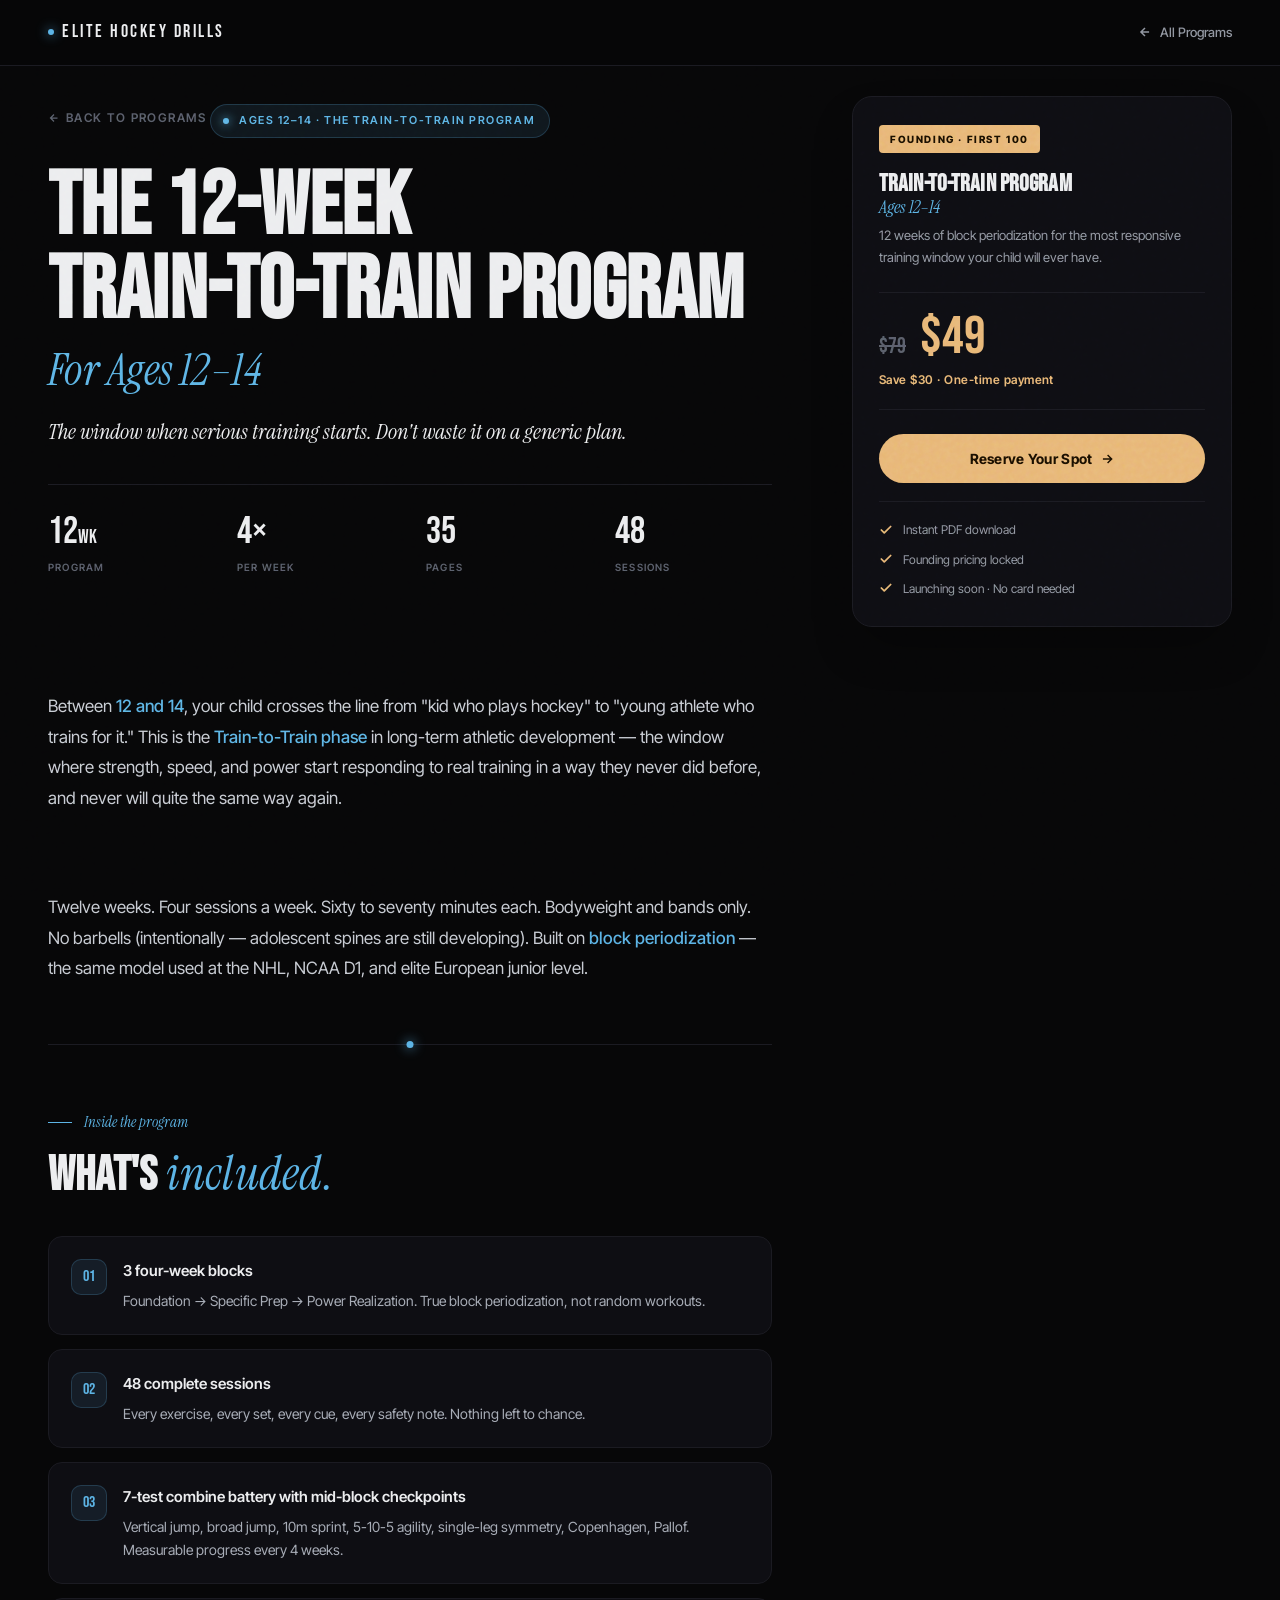
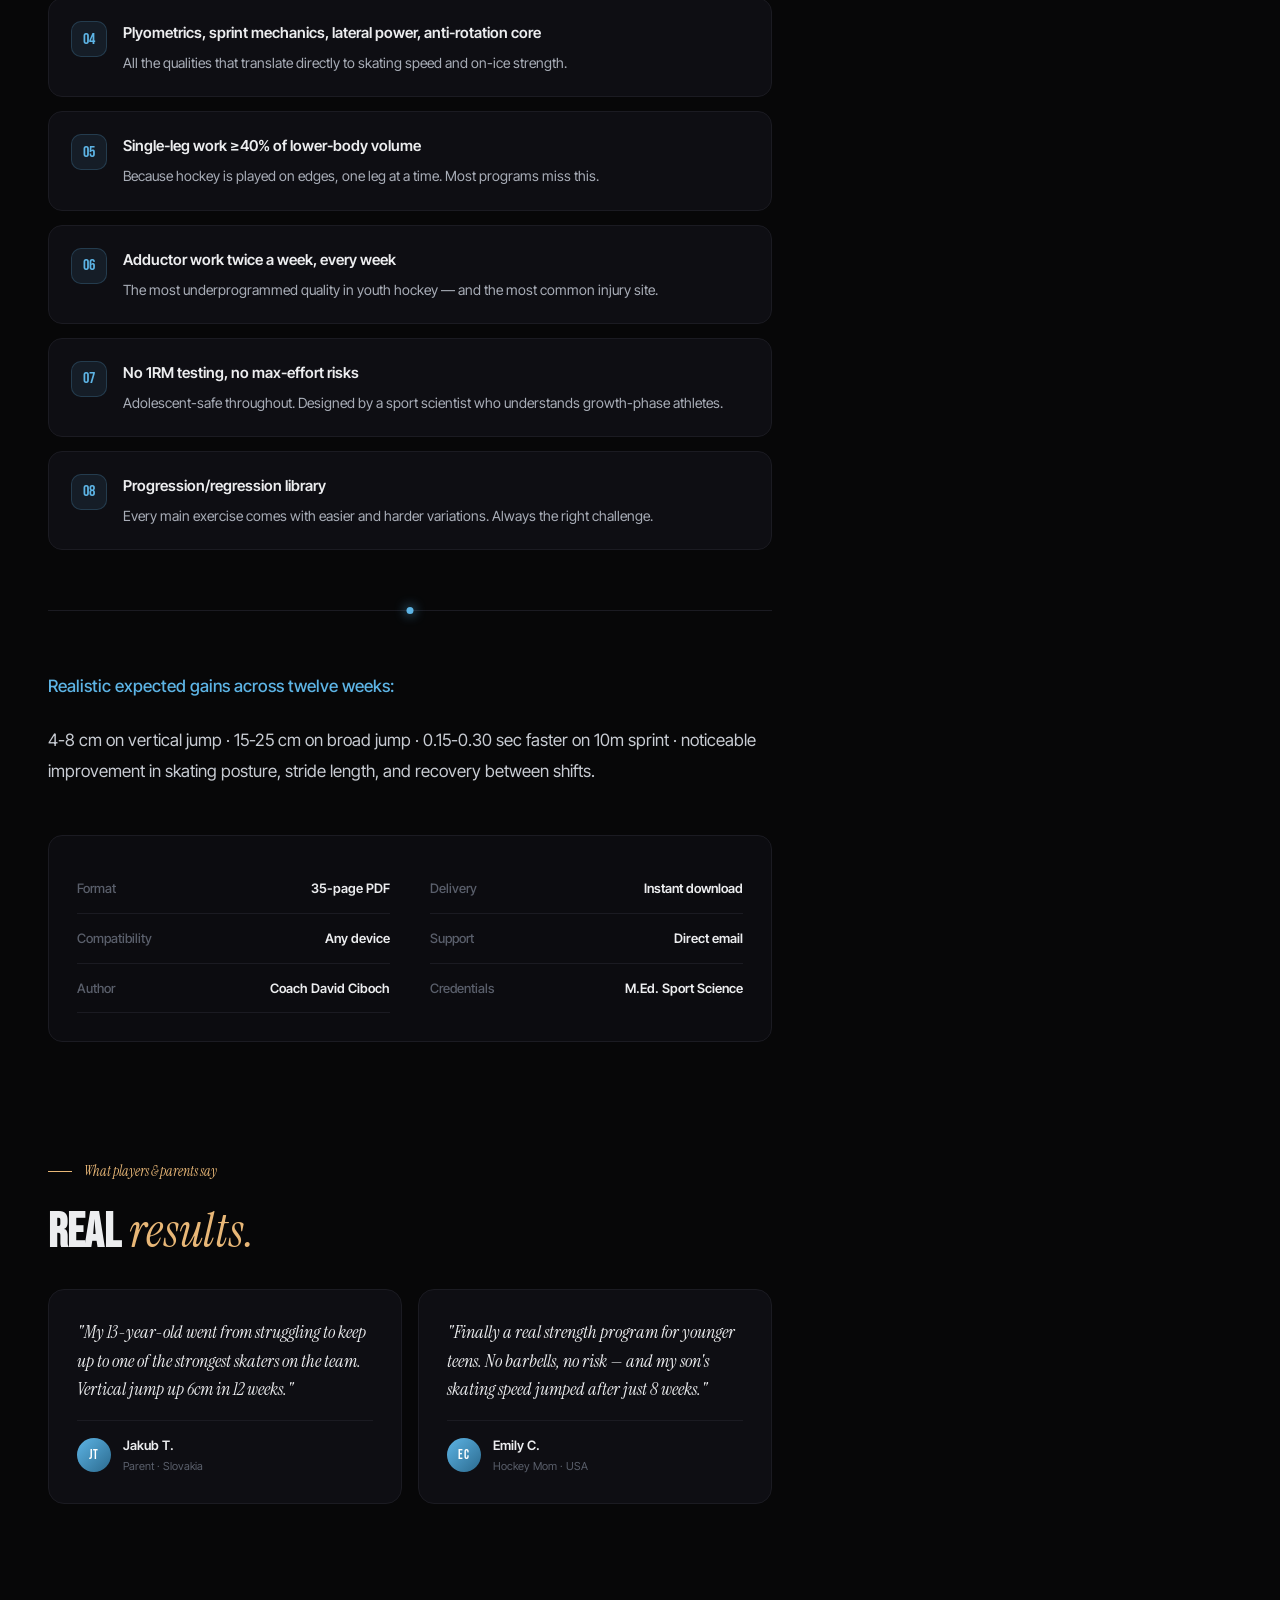
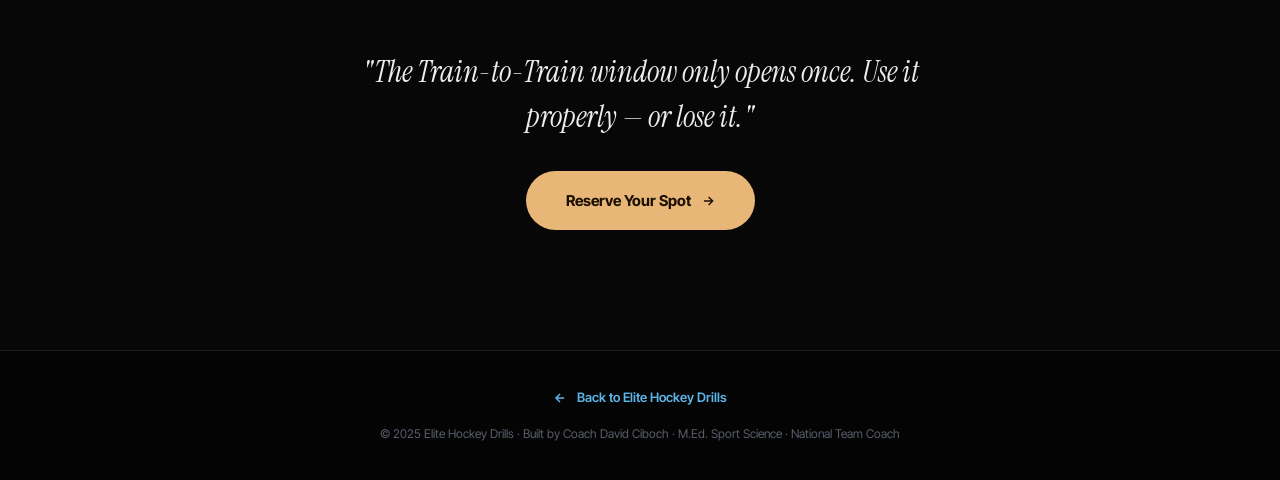
==== commit 9822d4b1: "Update program-12-14.html" ====
--- a/program-12-14.html
+++ b/program-12-14.html
@@ -130,7 +130,7 @@
   .nav{padding:18px 48px;}
   .price-band{display:none;}
 
-  .page-wrap{padding-top:88px;}
+  .page-wrap{padding-top:72px;}
 
   .desktop-layout{
     max-width:1280px;
@@ -144,15 +144,11 @@
   .desktop-main{min-width:0;}
   .desktop-aside{
     position:sticky;
-    top:120px;
+    top:96px;
     align-self:start;
-    max-height:calc(100vh - 140px);
-    overflow-y:auto;
-  }
-  /* Hide scrollbar visually on the sticky card while keeping it scrollable if needed */
-  .desktop-aside::-webkit-scrollbar{width:0;background:transparent;}
-
-  .hero{padding:60px 0 40px;}
+  }
+
+  .hero{padding:32px 0 40px;}
   .hero-back{margin-bottom:32px;font-size:12px;}
   .hero-tag{margin-bottom:28px;font-size:11px;}
   .hero-h1{font-size:clamp(64px,7vw,88px);margin-bottom:24px;}
@@ -223,6 +219,188 @@
 @media(min-width:1400px){
   .desktop-layout{gap:100px;padding:0 60px;}
 }
+/* =========================================================
+   PREMIUM POLISH — Hover effects, animations, glow, parallax
+   ========================================================= */
+
+/* Scroll fade-up animation */
+.reveal{
+  opacity:0;
+  transform:translateY(24px);
+  transition:opacity .9s cubic-bezier(.2,.7,.2,1), transform .9s cubic-bezier(.2,.7,.2,1);
+  will-change:opacity, transform;
+}
+.reveal.in{opacity:1;transform:translateY(0);}
+@media(prefers-reduced-motion:reduce){
+  .reveal{opacity:1;transform:none;transition:none;}
+}
+
+/* Hero — no fancy glow effects, just clean content */
+.hero{position:relative;}
+
+/* Premium hover effects for ALL gold buttons (CTA, price-cta, closing-cta, purchase-cta) */
+.purchase-cta,
+.price-cta,
+.closing-cta{
+  position:relative;
+  overflow:hidden;
+  transition:transform .35s cubic-bezier(.2,.7,.2,1), box-shadow .35s cubic-bezier(.2,.7,.2,1), background .25s ease;
+}
+.purchase-cta::after,
+.price-cta::after,
+.closing-cta::after{
+  content:'';
+  position:absolute;
+  inset:0;
+  background:linear-gradient(120deg, transparent 0%, rgba(255,255,255,.25) 50%, transparent 100%);
+  transform:translateX(-120%);
+  transition:transform .9s cubic-bezier(.2,.7,.2,1);
+  pointer-events:none;
+}
+.purchase-cta:hover,
+.price-cta:hover,
+.closing-cta:hover{
+  transform:translateY(-3px);
+  box-shadow:
+    0 18px 40px -10px rgba(232,183,119,.45),
+    0 0 0 1px rgba(232,183,119,.3),
+    0 0 60px -8px rgba(232,183,119,.35);
+  background:#F2C589;
+}
+.purchase-cta:hover::after,
+.price-cta:hover::after,
+.closing-cta:hover::after{
+  transform:translateX(120%);
+}
+.purchase-cta:active,
+.price-cta:active,
+.closing-cta:active{
+  transform:translateY(-1px);
+  transition:transform .1s ease;
+}
+
+/* Arrow slides on button hover */
+.purchase-cta svg,
+.price-cta svg,
+.closing-cta svg{
+  transition:transform .35s cubic-bezier(.2,.7,.2,1);
+}
+.purchase-cta:hover svg,
+.price-cta:hover svg,
+.closing-cta:hover svg{
+  transform:translateX(4px);
+}
+
+/* Feature card refined hover */
+.feature-item{
+  transition:transform .35s cubic-bezier(.2,.7,.2,1), border-color .35s, box-shadow .35s;
+}
+.feature-item:hover{
+  transform:translateY(-3px);
+  border-color:var(--ice-line);
+  box-shadow:0 16px 32px -12px rgba(0,0,0,.4), 0 0 0 1px var(--ice-line);
+}
+
+/* Purchase card subtle glow */
+.purchase-card{
+  position:relative;
+  transition:box-shadow .4s ease;
+}
+.purchase-card::before{
+  content:'';
+  position:absolute;
+  inset:-1px;
+  border-radius:20px;
+  background:linear-gradient(135deg, rgba(232,183,119,.18) 0%, rgba(232,183,119,0) 50%);
+  z-index:-1;
+  opacity:.5;
+  transition:opacity .4s ease;
+}
+.purchase-card:hover::before{opacity:1;}
+
+/* Back link hover refinement */
+.hero-back,
+.nav-back{transition:color .25s ease, transform .25s ease;}
+.hero-back:hover,
+.nav-back:hover{transform:translateX(-3px);}
+.hero-back svg,
+.nav-back svg{transition:transform .25s ease;}
+
+/* Section dividers — refined dot */
+.divider::after{
+  transition:box-shadow .4s ease, transform .4s ease;
+}
+.divider:hover::after{
+  box-shadow:0 0 18px var(--ice);
+  transform:translateX(-50%) scale(1.2);
+}
+
+/* =========================================================
+   TESTIMONIALS SECTION
+   ========================================================= */
+.testimonials{padding:48px 24px;}
+.testimonials-inner{max-width:760px;margin:0 auto;}
+.testimonial-label{
+  display:inline-flex;align-items:center;gap:12px;
+  font-family:'Instrument Serif',serif;font-style:italic;font-size:14px;
+  color:var(--warm);margin-bottom:24px;
+}
+.testimonial-label::before{
+  content:'';width:24px;height:1px;background:var(--warm);
+}
+.testimonials-h{
+  font-family:'Bebas Neue',sans-serif;
+  font-size:clamp(34px,7vw,48px);line-height:1;
+  letter-spacing:.005em;margin-bottom:32px;
+}
+.testimonials-h em{font-family:'Instrument Serif',serif;font-style:italic;color:var(--warm);font-weight:400;}
+.testimonial-grid{display:flex;flex-direction:column;gap:16px;}
+.testimonial{
+  background:var(--card);
+  border:1px solid var(--line);
+  border-radius:16px;
+  padding:24px;
+  position:relative;
+  transition:transform .35s cubic-bezier(.2,.7,.2,1), border-color .35s;
+}
+.testimonial:hover{transform:translateY(-2px);border-color:var(--warm-soft);}
+.testimonial-quote{
+  font-family:'Instrument Serif',serif;font-style:italic;
+  font-size:17px;line-height:1.55;color:var(--ink);
+  margin-bottom:16px;
+}
+.testimonial-author{
+  display:flex;align-items:center;gap:12px;
+  padding-top:14px;border-top:1px solid var(--line);
+}
+.testimonial-avatar{
+  width:34px;height:34px;border-radius:50%;
+  background:linear-gradient(135deg, var(--ice) 0%, #2B6A8E 100%);
+  display:flex;align-items:center;justify-content:center;
+  font-family:'Bebas Neue',sans-serif;font-size:13px;color:#fff;
+  flex-shrink:0;letter-spacing:.04em;
+}
+.testimonial-name{font-size:13px;font-weight:600;color:var(--ink);}
+.testimonial-meta{font-size:11px;color:var(--ink-3);margin-top:2px;}
+
+@media(min-width:1024px){
+  .testimonials{padding:32px 0 64px;}
+  .testimonials-inner{max-width:none;padding:0;}
+  .testimonial-grid{flex-direction:row;gap:16px;}
+  .testimonial{flex:1;padding:28px;}
+  .testimonial-quote{font-size:18px;line-height:1.6;}
+}
+
+/* =========================================================
+   TYPOGRAPHY POLISH
+   ========================================================= */
+.hero-h1{font-feature-settings:"ss01","kern";}
+.hero-lead,.closing-quote,.testimonial-quote{font-feature-settings:"liga","dlig","kern";}
+.section-h{font-feature-settings:"ss01","kern";}
+
+/* Tighter ink-2 color for body text — more readable */
+.intro-text{color:#C8CCD3;}
+.feature-text p{color:#A8ADB7;}
 </style>
 </head>
 <body>
@@ -277,16 +455,16 @@
 
       <section class="body-section">
         <div class="body-inner">
-          <p class="intro-text">Between <strong>12 and 14</strong>, your child crosses the line from "kid who plays hockey" to "young athlete who trains for it." This is the <strong>Train-to-Train phase</strong> in long-term athletic development — the window where strength, speed, and power start responding to real training in a way they never did before, and never will quite the same way again.</p>
-          <p class="intro-text">This is the program that uses that window properly.</p>
-          <p class="intro-text">Twelve weeks. Four sessions a week. Sixty to seventy minutes each. Bodyweight and bands only. No barbells (intentionally — adolescent spines are still developing). Built on <strong>block periodization</strong> — the same model used at the NHL, NCAA D1, and elite European junior level.</p>
-
-          <div class="divider"></div>
-
-          <div class="section-label">Inside the program</div>
-          <h2 class="section-h">What's <em>included.</em></h2>
-
-          <ul class="features">
+          <p class="intro-text reveal">Between <strong>12 and 14</strong>, your child crosses the line from "kid who plays hockey" to "young athlete who trains for it." This is the <strong>Train-to-Train phase</strong> in long-term athletic development — the window where strength, speed, and power start responding to real training in a way they never did before, and never will quite the same way again.</p>
+          <p class="intro-text reveal">This is the program that uses that window properly.</p>
+          <p class="intro-text reveal">Twelve weeks. Four sessions a week. Sixty to seventy minutes each. Bodyweight and bands only. No barbells (intentionally — adolescent spines are still developing). Built on <strong>block periodization</strong> — the same model used at the NHL, NCAA D1, and elite European junior level.</p>
+
+          <div class="divider reveal"></div>
+
+          <div class="section-label reveal">Inside the program</div>
+          <h2 class="section-h reveal">What's <em>included.</em></h2>
+
+          <ul class="features reveal">
             <li class="feature-item">
               <div class="feature-icon">01</div>
               <div class="feature-text">
@@ -345,18 +523,49 @@
             </li>
           </ul>
 
-          <div class="divider"></div>
-
-          <p class="intro-text"><strong>Realistic expected gains across twelve weeks:</strong></p>
-          <p class="intro-text">4-8 cm on vertical jump · 15-25 cm on broad jump · 0.15-0.30 sec faster on 10m sprint · noticeable improvement in skating posture, stride length, and recovery between shifts.</p>
-
-          <div class="meta-box">
+          <div class="divider reveal"></div>
+
+          <p class="intro-text reveal"><strong>Realistic expected gains across twelve weeks:</strong></p>
+          <p class="intro-text reveal">4-8 cm on vertical jump · 15-25 cm on broad jump · 0.15-0.30 sec faster on 10m sprint · noticeable improvement in skating posture, stride length, and recovery between shifts.</p>
+
+          <div class="meta-box reveal">
             <div class="meta-row"><span class="meta-row-label">Format</span><span class="meta-row-value">35-page PDF</span></div>
             <div class="meta-row"><span class="meta-row-label">Delivery</span><span class="meta-row-value">Instant download</span></div>
             <div class="meta-row"><span class="meta-row-label">Compatibility</span><span class="meta-row-value">Any device</span></div>
             <div class="meta-row"><span class="meta-row-label">Support</span><span class="meta-row-value">Direct email</span></div>
             <div class="meta-row"><span class="meta-row-label">Author</span><span class="meta-row-value">Coach David Ciboch</span></div>
             <div class="meta-row"><span class="meta-row-label">Credentials</span><span class="meta-row-value">M.Ed. Sport Science</span></div>
+          </div>
+        </div>
+      </section>
+
+
+      <!-- Testimonials -->
+      <section class="testimonials reveal">
+        <div class="testimonials-inner">
+          <div class="testimonial-label">What players &amp; parents say</div>
+          <h2 class="testimonials-h">Real <em>results.</em></h2>
+          <div class="testimonial-grid">
+            <div class="testimonial">
+              <p class="testimonial-quote">"My 13-year-old went from struggling to keep up to one of the strongest skaters on the team. Vertical jump up 6cm in 12 weeks."</p>
+              <div class="testimonial-author">
+                <div class="testimonial-avatar">JT</div>
+                <div>
+                  <div class="testimonial-name">Jakub T.</div>
+                  <div class="testimonial-meta">Parent · Slovakia</div>
+                </div>
+              </div>
+            </div>
+            <div class="testimonial">
+              <p class="testimonial-quote">"Finally a real strength program for younger teens. No barbells, no risk — and my son's skating speed jumped after just 8 weeks."</p>
+              <div class="testimonial-author">
+                <div class="testimonial-avatar">EC</div>
+                <div>
+                  <div class="testimonial-name">Emily C.</div>
+                  <div class="testimonial-meta">Hockey Mom · USA</div>
+                </div>
+              </div>
+            </div>
           </div>
         </div>
       </section>
@@ -383,7 +592,6 @@
           </button>
           <div class="purchase-trust">
             <div class="purchase-trust-item">Instant PDF download</div>
-            <div class="purchase-trust-item">Direct email support</div>
             <div class="purchase-trust-item">Founding pricing locked</div>
             <div class="purchase-trust-item">Launching soon · No card needed</div>
           </div>
@@ -395,7 +603,7 @@
 
   <!-- Closing section: full width, no sidebar -->
   <section class="closing">
-    <div class="closing-inner">
+    <div class="closing-inner reveal">
       <p class="closing-quote">"The Train-to-Train window only opens once. Use it properly — or lose it."</p>
       <button class="closing-cta" onclick="openModal()">
         Reserve Your Spot
@@ -465,6 +673,41 @@
 document.addEventListener('keydown',(e)=>{
   if(e.key==='Escape')closeModal();
 });
+
+/* Scroll reveal — fade up as elements enter viewport */
+(function(){
+  const reduced = window.matchMedia('(prefers-reduced-motion: reduce)').matches;
+  const els = document.querySelectorAll('.reveal');
+  if(reduced){
+    els.forEach(el => el.classList.add('in'));
+    return;
+  }
+  if(!('IntersectionObserver' in window)){
+    els.forEach(el => el.classList.add('in'));
+    return;
+  }
+  const io = new IntersectionObserver((entries)=>{
+    entries.forEach(entry=>{
+      if(entry.isIntersecting){
+        entry.target.classList.add('in');
+        io.unobserve(entry.target);
+      }
+    });
+  }, {rootMargin:'0px 0px -8% 0px', threshold:0});
+
+  // First, immediately reveal anything already in viewport on load
+  function isInViewport(el){
+    const r = el.getBoundingClientRect();
+    return r.top < window.innerHeight && r.bottom > 0;
+  }
+  els.forEach(el => {
+    if(isInViewport(el)){
+      el.classList.add('in');
+    } else {
+      io.observe(el);
+    }
+  });
+})();
 </script>
 </body>
 </html>
